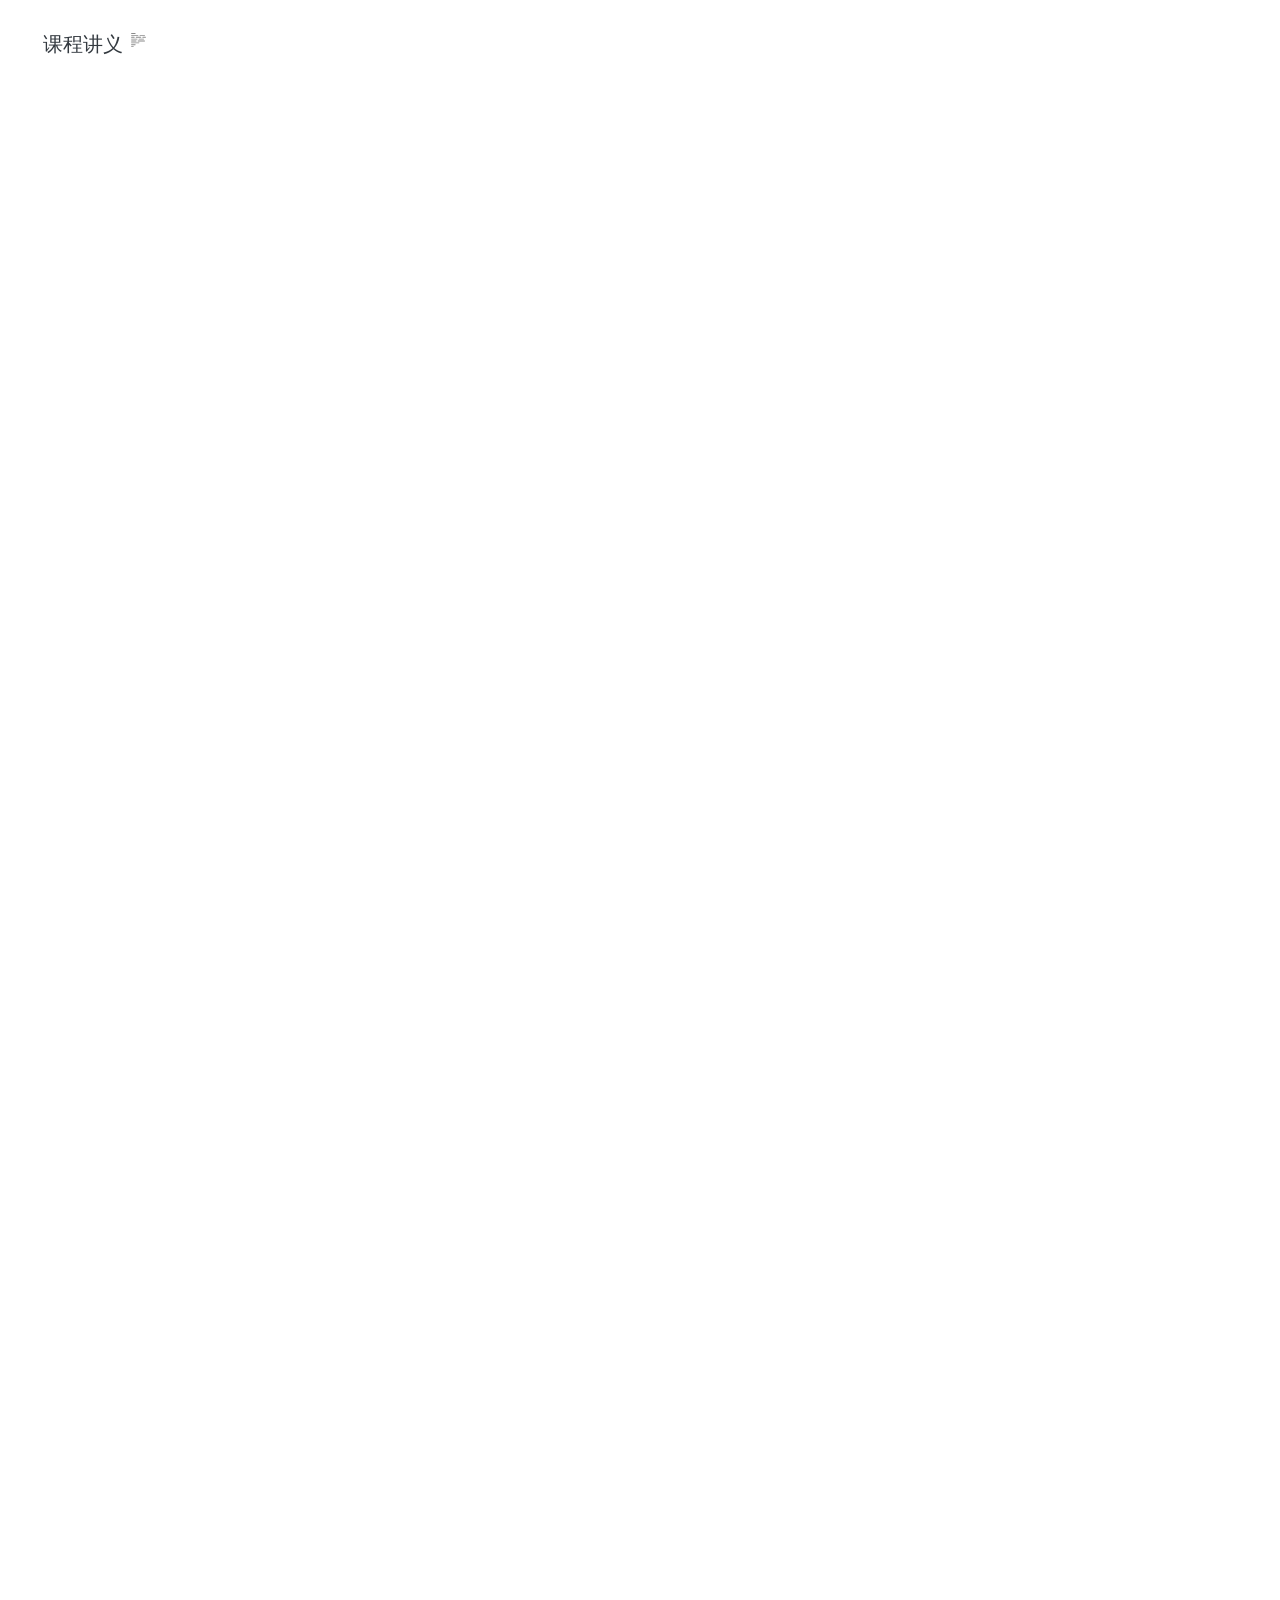
==== 01-ai-cognition.html @ 45dc6c01 "build: AI 课程讲义网页教材" ====
<!DOCTYPE html>
<html xmlns="http://www.w3.org/1999/xhtml" lang="zh-Hans" xml:lang="zh-Hans"><head>

<meta charset="utf-8">
<meta name="generator" content="quarto-1.10.18">

<meta name="viewport" content="width=device-width, initial-scale=1.0, user-scalable=yes">

<meta name="author" content="张晨">
<meta name="dcterms.date" content="2026-09-29">

<title>第一讲：AI 认知与工具概览 – AI 在经济管理研究中的应用</title>
<style>
/* Default styles provided by pandoc.
** See https://pandoc.org/MANUAL.html#variables-for-html for config info.
*/
span.smallcaps{font-variant: small-caps;}
div.columns{display: flex; gap: 1.5em;}
div.column{flex: auto;}
@media screen {
div.columns{gap: min(4vw, 1.5em);}
div.column{overflow-x: auto;}
}
div.hanging-indent{margin-left: 1.5em; text-indent: -1.5em;}
ul.task-list{list-style: none;}
ul.task-list li input[type="checkbox"] {
  width: 0.8em;
  margin: 0 0.8em 0.2em -1em; /* quarto-specific, see https://github.com/quarto-dev/quarto-cli/issues/4556 */ 
  vertical-align: middle;
}
/* CSS for syntax highlighting */
html { -webkit-text-size-adjust: 100%; }
pre > code.sourceCode { white-space: pre; position: relative; }
pre > code.sourceCode > span { display: inline-block; line-height: 1.25; }
pre > code.sourceCode > span:empty { height: 1.2em; }
.sourceCode { overflow: visible; }
code.sourceCode > span { color: inherit; text-decoration: inherit; }
div.sourceCode { margin: 1em 0; }
pre.sourceCode { margin: 0; }
@media screen {
div.sourceCode { overflow: auto; }
}
@media print {
pre > code.sourceCode { white-space: pre-wrap; }
pre > code.sourceCode > span { text-indent: -5em; padding-left: 5em; }
}
pre.numberSource code
  { counter-reset: source-line 0; }
pre.numberSource code > span
  { position: relative; left: -4em; counter-increment: source-line; }
pre.numberSource code > span > a:first-child::before
  { content: counter(source-line);
    position: relative; left: -1em; text-align: right; vertical-align: baseline;
    border: none; display: inline-block;
    -webkit-touch-callout: none; -webkit-user-select: none;
    -khtml-user-select: none; -moz-user-select: none;
    -ms-user-select: none; user-select: none;
    padding: 0 4px; width: 4em;
  }
pre.numberSource { margin-left: 3em;  padding-left: 4px; }
div.sourceCode
  {   }
@media screen {
pre > code.sourceCode > span > a:first-child::before { text-decoration: underline; }
}
</style>


<script src="site_libs/quarto-nav/quarto-nav.js"></script>
<script src="site_libs/quarto-nav/headroom.min.js"></script>
<script src="site_libs/clipboard/clipboard.min.js"></script>
<script src="site_libs/quarto-search/autocomplete.umd.js"></script>
<script src="site_libs/quarto-search/fuse.min.js"></script>
<script src="site_libs/quarto-search/quarto-search.js"></script>
<meta name="quarto:offset" content="./">
<link href="./02-environment-setup.html" rel="next">
<link href="./index.html" rel="prev">
<script src="site_libs/quarto-html/quarto.js" type="module"></script>
<script src="site_libs/quarto-html/tabsets/tabsets.js" type="module"></script>
<script src="site_libs/quarto-html/popper.min.js"></script>
<script src="site_libs/quarto-html/tippy.umd.min.js"></script>
<script src="site_libs/quarto-html/anchor.min.js"></script>
<link href="site_libs/quarto-html/tippy.css" rel="stylesheet">
<link href="site_libs/quarto-html/quarto-syntax-highlighting-eec68b17241c1efd3eae2de50d816e3e.css" rel="stylesheet" id="quarto-text-highlighting-styles">
<script src="site_libs/bootstrap/bootstrap.min.js"></script>
<link href="site_libs/bootstrap/bootstrap-icons.css" rel="stylesheet">
<link href="site_libs/bootstrap/bootstrap-d5fb2bd185f07460e4408dd84795c9a0.min.css" rel="stylesheet" append-hash="true" id="quarto-bootstrap" data-mode="light">
<script id="quarto-search-options" type="application/json">{
  "location": "sidebar",
  "copy-button": false,
  "collapse-after": 3,
  "panel-placement": "start",
  "type": "textbox",
  "limit": 50,
  "keyboard-shortcut": [
    "f",
    "/",
    "s"
  ],
  "language": {
    "search-no-results-text": "没有结果",
    "search-matching-documents-text": "匹配的文档",
    "search-copy-link-title": "复制搜索链接",
    "search-hide-matches-text": "隐藏其它匹配结果",
    "search-more-match-text": "更多匹配结果",
    "search-more-matches-text": "更多匹配结果",
    "search-clear-button-title": "清除",
    "search-text-placeholder": "",
    "search-detached-cancel-button-title": "取消",
    "search-submit-button-title": "提交",
    "search-label": "搜索"
  }
}</script>
<style>
  /* ---------- 登录门禁：页面锁定与登录框样式 ---------- */
  /* 未登录时隐藏正文（仅保留登录框） */
  html.auth-locked body > *:not(#book-auth-gate) {
    visibility: hidden !important;
  }

  #book-auth-gate {
    position: fixed;
    inset: 0;
    z-index: 2147483647;
    display: flex;
    align-items: center;
    justify-content: center;
    padding: 24px;
    box-sizing: border-box;
    background: radial-gradient(1200px 700px at 20% 0%, #22303f 0%, #16202b 55%, #101820 100%);
    font-family: -apple-system, BlinkMacSystemFont, "Segoe UI", "PingFang SC", "Hiragino Sans GB", "Microsoft YaHei", sans-serif;
    color: #1a1a1a;
  }
  #book-auth-gate[hidden] { display: none !important; }

  .auth-card {
    width: 100%;
    max-width: 380px;
    background: #ffffff;
    border-radius: 14px;
    box-shadow: 0 24px 60px rgba(0, 0, 0, 0.45);
    padding: 40px 36px 34px;
    box-sizing: border-box;
  }
  .auth-brand {
    text-align: center;
    margin-bottom: 26px;
  }
  .auth-brand .auth-kicker {
    display: inline-block;
    font-size: 12px;
    letter-spacing: 0.08em;
    color: #0b7285;
    background: rgba(11, 114, 133, 0.08);
    padding: 3px 10px;
    border-radius: 999px;
    margin-bottom: 14px;
  }
  .auth-brand h1 {
    font-size: 20px;
    line-height: 1.35;
    font-weight: 700;
    margin: 0 0 6px;
    color: #1a2733;
  }
  .auth-brand p {
    font-size: 13px;
    color: #7a8794;
    margin: 0;
  }
  .auth-field { margin-bottom: 16px; }
  .auth-field label {
    display: block;
    font-size: 13px;
    font-weight: 600;
    color: #3c4854;
    margin-bottom: 6px;
  }
  .auth-field input {
    width: 100%;
    box-sizing: border-box;
    padding: 11px 13px;
    font-size: 15px;
    color: #1a2733;
    background: #f6f8fa;
    border: 1px solid #d7dee5;
    border-radius: 8px;
    outline: none;
    transition: border-color 0.15s, box-shadow 0.15s;
  }
  .auth-field input:focus {
    border-color: #0b7285;
    box-shadow: 0 0 0 3px rgba(11, 114, 133, 0.15);
    background: #ffffff;
  }
  .auth-error {
    display: none;
    font-size: 13px;
    color: #c0392b;
    background: rgba(192, 57, 43, 0.08);
    border-radius: 8px;
    padding: 9px 12px;
    margin: -4px 0 14px;
  }
  .auth-submit {
    width: 100%;
    box-sizing: border-box;
    padding: 12px 16px;
    font-size: 15px;
    font-weight: 600;
    color: #ffffff;
    background: #0b7285;
    border: none;
    border-radius: 8px;
    cursor: pointer;
    transition: background 0.15s;
  }
  .auth-submit:hover { background: #095d6d; }
  .auth-submit:active { background: #084c59; }
  .auth-hint {
    text-align: center;
    font-size: 12px;
    color: #a4afba;
    margin-top: 18px;
  }
</style>

<script>
  /* 立即锁定：若尚未登录，则在正文渲染前隐藏页面内容 */
  (function () {
    var ok = false;
    try {
      ok = sessionStorage.getItem("BOOK_AUTH_OK") === "1";
    } catch (e) {
      ok = false;
    }
    if (!ok) {
      document.documentElement.classList.add("auth-locked");
    }
  })();
</script>


<link rel="stylesheet" href="styles.css">
</head>

<body class="nav-sidebar floating quarto-light">

<div id="quarto-search-results"></div>
  <header id="quarto-header" class="headroom fixed-top">
  <nav class="quarto-secondary-nav">
    <div class="container-fluid d-flex">
      <button type="button" class="quarto-btn-toggle btn" data-bs-toggle="collapse" role="button" data-bs-target=".quarto-sidebar-collapse-item" aria-controls="quarto-sidebar" aria-expanded="false" aria-label="展开或折叠侧边栏导航" onclick="if (window.quartoToggleHeadroom) { window.quartoToggleHeadroom(); }">
        <i class="bi bi-layout-text-sidebar-reverse"></i>
      </button>
        <nav class="quarto-page-breadcrumbs" aria-label="breadcrumb"><ol class="breadcrumb"><li class="breadcrumb-item"><a href="./01-ai-cognition.html">第一讲：AI 认知与工具概览</a></li></ol></nav>
        <a class="flex-grow-1" role="navigation" data-bs-toggle="collapse" data-bs-target=".quarto-sidebar-collapse-item" aria-controls="quarto-sidebar" aria-expanded="false" aria-label="展开或折叠侧边栏导航" onclick="if (window.quartoToggleHeadroom) { window.quartoToggleHeadroom(); }">      
        </a>
      <button type="button" class="btn quarto-search-button" aria-label="搜索" onclick="window.quartoOpenSearch();">
        <i class="bi bi-search"></i>
      </button>
    </div>
  </nav>
</header>
<!-- content -->
<div id="quarto-content" class="quarto-container page-columns page-rows-contents page-layout-article">
<!-- sidebar -->
  <nav id="quarto-sidebar" class="sidebar collapse collapse-horizontal quarto-sidebar-collapse-item sidebar-navigation floating overflow-auto">
    <div class="pt-lg-2 mt-2 text-left sidebar-header">
    <div class="sidebar-title mb-0 py-0">
      <a href="./">课程讲义</a> 
        <div class="sidebar-tools-main">
  <a href="" class="quarto-reader-toggle quarto-navigation-tool px-1" onclick="window.quartoToggleReader(); return false;" title="切换阅读器模式">
  <div class="quarto-reader-toggle-btn">
  <i class="bi"></i>
  </div>
</a>
</div>
    </div>
      </div>
        <div class="mt-2 flex-shrink-0 align-items-center">
        <div class="sidebar-search">
        <div id="quarto-search" class="" title="搜索"></div>
        </div>
        </div>
    <div class="sidebar-menu-container"> 
    <ul class="list-unstyled mt-1">
        <li class="sidebar-item">
  <div class="sidebar-item-container"> 
  <a href="./index.html" class="sidebar-item-text sidebar-link">
 <span class="menu-text">课程简介</span></a>
  </div>
</li>
        <li class="sidebar-item">
  <div class="sidebar-item-container"> 
  <a href="./01-ai-cognition.html" class="sidebar-item-text sidebar-link active">
 <span class="menu-text">第一讲：AI 认知与工具概览</span></a>
  </div>
</li>
        <li class="sidebar-item">
  <div class="sidebar-item-container"> 
  <a href="./02-environment-setup.html" class="sidebar-item-text sidebar-link">
 <span class="menu-text">第二讲：环境安装与引擎配置</span></a>
  </div>
</li>
        <li class="sidebar-item">
  <div class="sidebar-item-container"> 
  <a href="./03-agent-basics.html" class="sidebar-item-text sidebar-link">
 <span class="menu-text">第三讲：Agent 基础操作</span></a>
  </div>
</li>
        <li class="sidebar-item">
  <div class="sidebar-item-container"> 
  <a href="./04-agent-advanced.html" class="sidebar-item-text sidebar-link">
 <span class="menu-text">第四讲：Agent 进阶</span></a>
  </div>
</li>
        <li class="sidebar-item">
  <div class="sidebar-item-container"> 
  <a href="./05-knowledge-base.html" class="sidebar-item-text sidebar-link">
 <span class="menu-text">第五讲：知识库构建与学术品味蒸馏</span></a>
  </div>
</li>
        <li class="sidebar-item">
  <div class="sidebar-item-container"> 
  <a href="./06-data-collection.html" class="sidebar-item-text sidebar-link">
 <span class="menu-text">第六讲：AI 辅助数据采集</span></a>
  </div>
</li>
        <li class="sidebar-item">
  <div class="sidebar-item-container"> 
  <a href="./07-text-analysis.html" class="sidebar-item-text sidebar-link">
 <span class="menu-text">第七讲：AI 辅助文本分析</span></a>
  </div>
</li>
        <li class="sidebar-item">
  <div class="sidebar-item-container"> 
  <a href="./08-empirical-research.html" class="sidebar-item-text sidebar-link">
 <span class="menu-text">第八讲：AI 辅助规范实证研究</span></a>
  </div>
</li>
    </ul>
    </div>
</nav>
<div id="quarto-sidebar-glass" class="quarto-sidebar-collapse-item" data-bs-toggle="collapse" data-bs-target=".quarto-sidebar-collapse-item"></div>
<!-- margin-sidebar -->
    <div id="quarto-margin-sidebar" class="sidebar margin-sidebar">
        <nav id="TOC" role="doc-toc" class="toc-active">
    <h2 id="toc-title">该页面内容</h2>
   
  <ul>
  <li><a href="#本次教学目标" id="toc-本次教学目标" class="nav-link active" data-scroll-target="#本次教学目标">本次教学目标</a></li>
  <li><a href="#课前说明" id="toc-课前说明" class="nav-link" data-scroll-target="#课前说明">课前说明</a></li>
  <li><a href="#上节认识-llm从原理到能力边界" id="toc-上节认识-llm从原理到能力边界" class="nav-link" data-scroll-target="#上节认识-llm从原理到能力边界">上节：认识 LLM——从原理到能力边界</a>
  <ul class="collapse">
  <li><a href="#什么是生成式大语言模型llm" id="toc-什么是生成式大语言模型llm" class="nav-link" data-scroll-target="#什么是生成式大语言模型llm">1.1 什么是生成式大语言模型（LLM）？</a>
  <ul class="collapse">
  <li><a href="#技术定义" id="toc-技术定义" class="nav-link" data-scroll-target="#技术定义">技术定义</a></li>
  <li><a href="#年主流模型概览" id="toc-年主流模型概览" class="nav-link" data-scroll-target="#年主流模型概览">2026 年主流模型概览</a></li>
  <li><a href="#一个帮助你建立直觉的类比" id="toc-一个帮助你建立直觉的类比" class="nav-link" data-scroll-target="#一个帮助你建立直觉的类比">一个帮助你建立直觉的类比</a></li>
  <li><a href="#一个简单的思维实验" id="toc-一个简单的思维实验" class="nav-link" data-scroll-target="#一个简单的思维实验">一个简单的思维实验</a></li>
  </ul></li>
  <li><a href="#llm-能做什么" id="toc-llm-能做什么" class="nav-link" data-scroll-target="#llm-能做什么">1.2 LLM 能做什么？</a>
  <ul class="collapse">
  <li><a href="#核心通用能力" id="toc-核心通用能力" class="nav-link" data-scroll-target="#核心通用能力">核心通用能力</a></li>
  <li><a href="#在研究各环节的具体应用" id="toc-在研究各环节的具体应用" class="nav-link" data-scroll-target="#在研究各环节的具体应用">在研究各环节的具体应用</a></li>
  <li><a href="#学界初步共识" id="toc-学界初步共识" class="nav-link" data-scroll-target="#学界初步共识">学界初步共识</a></li>
  </ul></li>
  <li><a href="#llm-有什么缺陷上节重点" id="toc-llm-有什么缺陷上节重点" class="nav-link" data-scroll-target="#llm-有什么缺陷上节重点">1.3 LLM 有什么缺陷？（上节重点）</a>
  <ul class="collapse">
  <li><a href="#缺陷一幻觉编造事实与虚构引用" id="toc-缺陷一幻觉编造事实与虚构引用" class="nav-link" data-scroll-target="#缺陷一幻觉编造事实与虚构引用">缺陷一：幻觉——编造事实与虚构引用</a></li>
  <li><a href="#缺陷二知识截止日期" id="toc-缺陷二知识截止日期" class="nav-link" data-scroll-target="#缺陷二知识截止日期">缺陷二：知识截止日期</a></li>
  <li><a href="#缺陷三结果不可复现" id="toc-缺陷三结果不可复现" class="nav-link" data-scroll-target="#缺陷三结果不可复现">缺陷三：结果不可复现</a></li>
  <li><a href="#缺陷四推理能力局限" id="toc-缺陷四推理能力局限" class="nav-link" data-scroll-target="#缺陷四推理能力局限">缺陷四：推理能力局限</a></li>
  <li><a href="#缺陷五无法真正执行操作" id="toc-缺陷五无法真正执行操作" class="nav-link" data-scroll-target="#缺陷五无法真正执行操作">缺陷五：无法真正执行操作</a></li>
  <li><a href="#缺陷六经济学专业能力的结构性缺失" id="toc-缺陷六经济学专业能力的结构性缺失" class="nav-link" data-scroll-target="#缺陷六经济学专业能力的结构性缺失">缺陷六：经济学专业能力的结构性缺失</a></li>
  <li><a href="#llm-擅长与不擅长能力矩阵" id="toc-llm-擅长与不擅长能力矩阵" class="nav-link" data-scroll-target="#llm-擅长与不擅长能力矩阵">LLM 擅长与不擅长：能力矩阵</a></li>
  <li><a href="#常见误区澄清" id="toc-常见误区澄清" class="nav-link" data-scroll-target="#常见误区澄清">常见误区澄清</a></li>
  <li><a href="#底线" id="toc-底线" class="nav-link" data-scroll-target="#底线">底线</a></li>
  </ul></li>
  </ul></li>
  <li><a href="#下节从-llm-到-agent工具选择与学习路径" id="toc-下节从-llm-到-agent工具选择与学习路径" class="nav-link" data-scroll-target="#下节从-llm-到-agent工具选择与学习路径">下节：从 LLM 到 Agent——工具选择与学习路径</a>
  <ul class="collapse">
  <li><a href="#为什么需要-agent" id="toc-为什么需要-agent" class="nav-link" data-scroll-target="#为什么需要-agent">2.1 为什么需要 Agent？</a>
  <ul class="collapse">
  <li><a href="#从一段日常困境说起" id="toc-从一段日常困境说起" class="nav-link" data-scroll-target="#从一段日常困境说起">从一段日常困境说起</a></li>
  <li><a href="#agent-的本质区别" id="toc-agent-的本质区别" class="nav-link" data-scroll-target="#agent-的本质区别">Agent 的本质区别</a></li>
  <li><a href="#agent-自动干活的能力" id="toc-agent-自动干活的能力" class="nav-link" data-scroll-target="#agent-自动干活的能力">Agent = 「自动干活」的能力</a></li>
  </ul></li>
  <li><a href="#agent-的核心概念" id="toc-agent-的核心概念" class="nav-link" data-scroll-target="#agent-的核心概念">2.2 Agent 的核心概念</a>
  <ul class="collapse">
  <li><a href="#核心公式" id="toc-核心公式" class="nav-link" data-scroll-target="#核心公式">核心公式</a></li>
  <li><a href="#四组件详解" id="toc-四组件详解" class="nav-link" data-scroll-target="#四组件详解">四组件详解</a></li>
  <li><a href="#一个直观类比" id="toc-一个直观类比" class="nav-link" data-scroll-target="#一个直观类比">一个直观类比</a></li>
  </ul></li>
  <li><a href="#主流-agent-工具概览" id="toc-主流-agent-工具概览" class="nav-link" data-scroll-target="#主流-agent-工具概览">2.3 主流 Agent 工具概览</a>
  <ul class="collapse">
  <li><a href="#六款工具速览" id="toc-六款工具速览" class="nav-link" data-scroll-target="#六款工具速览">六款工具速览</a></li>
  <li><a href="#快速定位指南" id="toc-快速定位指南" class="nav-link" data-scroll-target="#快速定位指南">快速定位指南</a></li>
  <li><a href="#九维度深度对比" id="toc-九维度深度对比" class="nav-link" data-scroll-target="#九维度深度对比">九维度深度对比</a></li>
  <li><a href="#一个具体的-agent-工作流示例" id="toc-一个具体的-agent-工作流示例" class="nav-link" data-scroll-target="#一个具体的-agent-工作流示例">一个具体的 Agent 工作流示例</a></li>
  <li><a href="#课程选型理由为什么是-claude-code-opencode" id="toc-课程选型理由为什么是-claude-code-opencode" class="nav-link" data-scroll-target="#课程选型理由为什么是-claude-code-opencode">课程选型理由：为什么是 Claude Code + OpenCode？</a></li>
  </ul></li>
  <li><a href="#主流聊天-对话工具一览" id="toc-主流聊天-对话工具一览" class="nav-link" data-scroll-target="#主流聊天-对话工具一览">2.4 主流聊天 / 对话工具一览</a>
  <ul class="collapse">
  <li><a href="#国际主流" id="toc-国际主流" class="nav-link" data-scroll-target="#国际主流">国际主流</a></li>
  <li><a href="#国产主流" id="toc-国产主流" class="nav-link" data-scroll-target="#国产主流">国产主流</a></li>
  <li><a href="#按任务选工具速查表" id="toc-按任务选工具速查表" class="nav-link" data-scroll-target="#按任务选工具速查表">按任务选工具速查表</a></li>
  <li><a href="#混合策略推荐" id="toc-混合策略推荐" class="nav-link" data-scroll-target="#混合策略推荐">混合策略（推荐）</a></li>
  </ul></li>
  <li><a href="#经管研究生推荐学习路径" id="toc-经管研究生推荐学习路径" class="nav-link" data-scroll-target="#经管研究生推荐学习路径">2.5 经管研究生推荐学习路径</a>
  <ul class="collapse">
  <li><a href="#三阶段规划" id="toc-三阶段规划" class="nav-link" data-scroll-target="#三阶段规划">三阶段规划</a></li>
  <li><a href="#阶段一入门会用-ai-提效" id="toc-阶段一入门会用-ai-提效" class="nav-link" data-scroll-target="#阶段一入门会用-ai-提效">阶段一：入门（会用 AI 提效）</a></li>
  <li><a href="#阶段二进阶搭建个人工作流" id="toc-阶段二进阶搭建个人工作流" class="nav-link" data-scroll-target="#阶段二进阶搭建个人工作流">阶段二：进阶（搭建个人工作流）</a></li>
  <li><a href="#阶段三精通构建自动化系统" id="toc-阶段三精通构建自动化系统" class="nav-link" data-scroll-target="#阶段三精通构建自动化系统">阶段三：精通（构建自动化系统）</a></li>
  <li><a href="#零预算方案全年-0-元" id="toc-零预算方案全年-0-元" class="nav-link" data-scroll-target="#零预算方案全年-0-元">零预算方案（全年 0 元）</a></li>
  </ul></li>
  <li><a href="#本课程四讲结构" id="toc-本课程四讲结构" class="nav-link" data-scroll-target="#本课程四讲结构">2.6 本课程四讲结构</a></li>
  <li><a href="#课堂讨论" id="toc-课堂讨论" class="nav-link" data-scroll-target="#课堂讨论">课堂讨论</a></li>
  <li><a href="#本次课课后任务" id="toc-本次课课后任务" class="nav-link" data-scroll-target="#本次课课后任务">本次课课后任务</a></li>
  <li><a href="#参考文献" id="toc-参考文献" class="nav-link" data-scroll-target="#参考文献">参考文献</a></li>
  </ul></li>
  </ul>
</nav>
    </div>
<!-- main -->
<main class="content" id="quarto-document-content">

<header id="title-block-header" class="quarto-title-block default">
<div class="quarto-title">
<div class="quarto-title-block"><div><h1 class="title">第一讲：AI 认知与工具概览</h1><button type="button" class="btn code-tools-button" id="quarto-code-tools-source"><i class="bi"></i> 代码</button></div></div>
<p class="subtitle lead">课程讲义 · 网页教材</p>
</div>



<div class="quarto-title-meta">

    <div>
    <div class="quarto-title-meta-heading">作者</div>
    <div class="quarto-title-meta-contents">
             <p>张晨 </p>
          </div>
  </div>
    
    <div>
    <div class="quarto-title-meta-heading">发布于</div>
    <div class="quarto-title-meta-contents">
      <p class="date">2026-09-29</p>
    </div>
  </div>
  
    
  </div>
  


</header>


<p><strong>授课人：</strong> 张晨（西北农林科技大学经济管理学院）</p>
<p><strong>第 1 次课</strong> | 2 课时（90 分钟） | 2026 年夏季学期</p>
<hr>
<div class="quarto-figure quarto-figure-center">
<figure class="figure">
<p><img src="images/pref-pref-mindmap-new.png" class="img-fluid figure-img"></p>
<figcaption>课程思维导图</figcaption>
</figure>
</div>
<section id="本次教学目标" class="level2">
<h2 class="anchored" data-anchor-id="本次教学目标">本次教学目标</h2>
<p>完成本次课后，你应该能够：</p>
<ol type="1">
<li>用通俗语言解释什么是生成式大语言模型（LLM），并举出至少三个它在经管研究中的典型应用场景</li>
<li>逐一说出 LLM 的六个核心缺陷，理解为什么「AI 生成的引用必须逐条核实」</li>
<li>说清 Agent 和 Chatbot 的本质区别，用自己的话解释 Agent 的四组件公式</li>
<li>根据任务类型选择合适的 AI 工具（聊天工具 / Agent 工具），并能解释选择理由</li>
<li>了解从「入门→进阶→精通」三阶段学习路径，明确自己当前阶段的学习目标</li>
</ol>
<hr>
</section>
<section id="课前说明" class="level2">
<h2 class="anchored" data-anchor-id="课前说明">课前说明</h2>
<p>本课程是「人工智能在经济管理研究中的应用」的第一讲，属于「认知奠基」阶段。今天不装任何软件。</p>
<p>在动手操作之前，你需要先搞清楚三个问题：</p>
<ol type="1">
<li>AI 到底是什么？它的底层机制决定了它的能力上限</li>
<li>它能做什么、不能做什么？知道边界比知道能力更重要</li>
<li>为什么需要 Agent？ChatGPT 不够用吗？</li>
</ol>
<p>这四个课时的教学逻辑是：<strong>先理解本质，再动手搭建。</strong> 好比做实证研究——先搞清楚识别假设能不能满足，再跑回归。你肯定不希望装了一堆软件之后才发现：这些东西根本解决不了你的问题。</p>
<hr>
</section>
<section id="上节认识-llm从原理到能力边界" class="level1">
<h1>上节：认识 LLM——从原理到能力边界</h1>
<blockquote class="blockquote">
<p>上节时长建议：45 分钟。重点放在 1.3 节「六缺陷」——这是后续所有操作课的理论基础。</p>
</blockquote>
<hr>
<section id="什么是生成式大语言模型llm" class="level2">
<h2 class="anchored" data-anchor-id="什么是生成式大语言模型llm">1.1 什么是生成式大语言模型（LLM）？</h2>
<section id="技术定义" class="level3">
<h3 class="anchored" data-anchor-id="技术定义">技术定义</h3>
<p>生成式大语言模型（Large Language Model, LLM）是一种基于 Transformer 架构、通过海量文本数据训练得到的深度学习模型。其核心工作机制极其简单：<strong>给定上文，预测下一个最可能出现的词元（token），逐词生成完整文本。</strong></p>
<p>这里有三个关键词需要拆解：</p>
<ul>
<li><strong>生成式（Generative）</strong>：不是从数据库里检索已有答案，而是从头「生成」新的文本。这也是为什么同一个问题问两遍可能得到不同回答——它每次都在重新生成。</li>
<li><strong>大（Large）</strong>：指数十亿至万亿级的参数量。参数越多，模型能捕捉的语言模式越复杂。2026 年的主流模型通常在 100B-2T 参数区间。</li>
<li><strong>语言（Language）</strong>：训练数据是文本，不是数字、图像或代码。尽管它能写代码、能做数学推理，但本质仍是语言模型——它的「思考」是对语言模式的拟合，不是逻辑演绎。</li>
</ul>
</section>
<section id="年主流模型概览" class="level3">
<h3 class="anchored" data-anchor-id="年主流模型概览">2026 年主流模型概览</h3>
<p>当前主流模型普遍采用混合专家架构（Mixture of Experts, MoE），上下文窗口已扩展至百万 token 级别。百万 token 是什么概念？大约 75 万个中文汉字——相当于把一整年的《经济研究》装进一个对话窗口。</p>
<table class="caption-top table">
<colgroup>
<col style="width: 13%">
<col style="width: 18%">
<col style="width: 20%">
<col style="width: 25%">
<col style="width: 20%">
</colgroup>
<thead>
<tr class="header">
<th>模型</th>
<th>开发商</th>
<th>架构特点</th>
<th>上下文窗口</th>
<th>突出优势</th>
</tr>
</thead>
<tbody>
<tr class="odd">
<td>GPT-5.5</td>
<td>OpenAI</td>
<td>MoE</td>
<td>128K-1M</td>
<td>综合能力最均衡</td>
</tr>
<tr class="even">
<td>Claude Fable 5 / Opus 4.8</td>
<td>Anthropic</td>
<td>MoE</td>
<td>1M</td>
<td>编程 + 长文本解析最优</td>
</tr>
<tr class="odd">
<td>DeepSeek V4 / R1</td>
<td>DeepSeek</td>
<td>MoE</td>
<td>128K-1M+</td>
<td>国产推理最强，完全免费</td>
</tr>
<tr class="even">
<td>Kimi K2.6</td>
<td>月之暗面</td>
<td>MoE</td>
<td>1M（200 万字）</td>
<td>超长文本处理王者</td>
</tr>
<tr class="odd">
<td>Gemini 3.1 Pro</td>
<td>Google</td>
<td>MoE</td>
<td>1M</td>
<td>多模态 + 科学推理强</td>
</tr>
</tbody>
</table>
</section>
<section id="一个帮助你建立直觉的类比" class="level3">
<h3 class="anchored" data-anchor-id="一个帮助你建立直觉的类比">一个帮助你建立直觉的类比</h3>
<p>把 LLM 理解为一个<strong>「读过几乎所有公开文字、但不会真正思考」的超级实习生</strong>：</p>
<ul>
<li><strong>博闻强记</strong>：它读过网上能找到的几乎所有公开论文、教材、代码、新闻报道。让它写一段 DID 的方法论介绍，它写得比教材还流畅；让它列出农业经济学常用的工具变量，它能给出一个不错的清单。</li>
<li><strong>反应极快</strong>：几秒钟内能读完一篇 50 页的论文并给出总结。人类博士生可能需要一两个小时。</li>
<li><strong>但不会真正思考</strong>：你让它判断你的工具变量是否满足排他性约束——它做不到。因为后者需要因果推断的专业判断、需要理解研究情境、需要权衡多种可能性的相对合理性，而不仅仅是「在训练数据中见过的语言模式」。</li>
<li><strong>会信口开河</strong>：当它不知道某个具体事实时，它不会说「我不知道」，而是会根据语言概率拼凑一个「听起来很合理」的答案。这在学术界是致命的——虚构一条参考文献可能让你的论文在审稿环节被直接拒稿。</li>
</ul>
</section>
<section id="一个简单的思维实验" class="level3">
<h3 class="anchored" data-anchor-id="一个简单的思维实验">一个简单的思维实验</h3>
<p>打开 ChatGPT 或 DeepSeek，输入：</p>
<blockquote class="blockquote">
<p>「请写一段 200 字的文字，介绍双重差分法（DID）在农业经济学中的应用。」</p>
</blockquote>
<p>你会发现它写得相当流畅——定义准确、文献提及合理、行文符合学术规范。</p>
<p>再输入：</p>
<blockquote class="blockquote">
<p>「我正在用 CHFS 2015-2019 面板数据研究宽带接入对农户非农收入的影响。我计划用『村到最近电信基站的距离』作为宽带接入的工具变量。这个工具变量是否满足排他性约束？请给出具体分析。」</p>
</blockquote>
<p>你会发现它的回答要么是泛泛而谈的教科书式分析，要么就是一套「听上去处处合理、实则没有实质性判断」的车轱辘话。它不知道你的研究区域的地形特征、不了解电信基础设施的空间分布逻辑、不清楚基站的选址决策过程——而这些才是判断工具变量有效性的关键信息。</p>
<p><strong>这就是 LLM 的能力边界：语言层面的流畅掩盖不了实质判断的缺失。</strong></p>
<hr>
</section>
</section>
<section id="llm-能做什么" class="level2">
<h2 class="anchored" data-anchor-id="llm-能做什么">1.2 LLM 能做什么？</h2>
<section id="核心通用能力" class="level3">
<h3 class="anchored" data-anchor-id="核心通用能力">核心通用能力</h3>
<p>理解 LLM 能做什么，不要想「它能替代人的哪些工作」，而要想「哪些工作只需要语言层面的能力就能完成」。</p>
<table class="caption-top table">
<colgroup>
<col style="width: 13%">
<col style="width: 20%">
<col style="width: 48%">
<col style="width: 17%">
</colgroup>
<thead>
<tr class="header">
<th>能力</th>
<th>底层机制</th>
<th>在经管研究中的典型场景</th>
<th style="text-align: center;">可靠性</th>
</tr>
</thead>
<tbody>
<tr class="odd">
<td>文本生成与润色</td>
<td>序列到序列的条件生成</td>
<td>英文论文润色、中英互译、审稿意见回复草稿</td>
<td style="text-align: center;">高</td>
</tr>
<tr class="even">
<td>代码编写</td>
<td>代码即文本，概率生成</td>
<td>Stata / Python / R 清洗、回归命令、表格输出（esttab / outreg2）</td>
<td style="text-align: center;">中高（需调试）</td>
</tr>
<tr class="odd">
<td>信息提取</td>
<td>模式匹配 + 语义理解</td>
<td>从 PDF 论文提取结构化信息（样本量、方法、结论）</td>
<td style="text-align: center;">中高</td>
</tr>
<tr class="even">
<td>文本分类与编码</td>
<td>多分类任务的概率建模</td>
<td>对年报文本做情感分析、对政策文件做主题编码</td>
<td style="text-align: center;">高</td>
</tr>
<tr class="odd">
<td>头脑风暴</td>
<td>生成式发散</td>
<td>研究设计讨论、识别策略列举、稳健性检验建议</td>
<td style="text-align: center;">中（需人工筛选）</td>
</tr>
</tbody>
</table>
</section>
<section id="在研究各环节的具体应用" class="level3">
<h3 class="anchored" data-anchor-id="在研究各环节的具体应用">在研究各环节的具体应用</h3>
<table class="caption-top table">
<colgroup>
<col style="width: 25%">
<col style="width: 37%">
<col style="width: 37%">
</colgroup>
<thead>
<tr class="header">
<th>研究环节</th>
<th>LLM 的具体应用</th>
<th>人工必须做的事</th>
</tr>
</thead>
<tbody>
<tr class="odd">
<td>文献综述</td>
<td>初筛归类、结构化信息提取、按主题分组的初稿生成</td>
<td>判断文献质量、确定纳入排除标准、核实引用</td>
</tr>
<tr class="even">
<td>研究设计</td>
<td>列举可能的识别策略（DID、IV、RD）、推荐数据来源、建议稳健性检验方案</td>
<td>选择适合研究情境的策略、判断识别假设是否满足</td>
</tr>
<tr class="odd">
<td>代码编写</td>
<td>生成 Stata / Python / R 代码模板，覆盖数据清洗→基准回归→稳健性检验全流程</td>
<td>调试代码、验证结果、根据数据特征调整设定</td>
</tr>
<tr class="even">
<td>文本润色</td>
<td>语法纠错、表达优化、按期刊风格调整行文</td>
<td>保留学术观点和论证逻辑的完整性</td>
</tr>
<tr class="odd">
<td>文本分析</td>
<td>对年报、新闻、政策文件做情感分析、主题建模、关键词提取</td>
<td>定义编码框架、验证分类准确率、解释结果的经济含义</td>
</tr>
</tbody>
</table>
</section>
<section id="学界初步共识" class="level3">
<h3 class="anchored" data-anchor-id="学界初步共识">学界初步共识</h3>
<p><strong>机械性、重复性、格式化的工作交给 AI；创造性、判断性、把关性的工作留在自己手里。</strong></p>
<p>这不是说 AI 不重要——恰恰相反。一个能处理 80% 机械性工作的工具，能让研究者把精力集中在 20% 真正需要专业判断的环节上。这带来的效率提升是数量级的。</p>
<p>把 AI 定位为「超级研究助理」而非「合作者」：</p>
<ul>
<li>它能帮你跑 100 个回归——但你得设计回归方程</li>
<li>它能帮你润色三段引言——但你得确定论证逻辑</li>
<li>它能帮你提取 500 篇论文的结构化信息——但你得定义提取框架</li>
</ul>
<hr>
</section>
</section>
<section id="llm-有什么缺陷上节重点" class="level2">
<h2 class="anchored" data-anchor-id="llm-有什么缺陷上节重点">1.3 LLM 有什么缺陷？（上节重点）</h2>
<p>这一节是今天最重要的内容。理解 LLM 的局限，比知道它的能力更重要。以下六个缺陷，每一个都可能让你的研究翻车。</p>
<section id="缺陷一幻觉编造事实与虚构引用" class="level3">
<h3 class="anchored" data-anchor-id="缺陷一幻觉编造事实与虚构引用">缺陷一：幻觉——编造事实与虚构引用</h3>
<p>这是 LLM 最严重的缺陷，没有之一。模型不知道的事，它会用最自信的语气「编」一个听起来很合理的答案。</p>
<p><strong>关键证据：</strong></p>
<ul>
<li>Linardon et al.（2025）系统评估 GPT-4o 生成的文献综述，发现 <strong>19.9% 的引用完全不存在</strong>，另有 45.4% 的引用存在期刊名、卷号、页码或作者名的错误。合计超过 65% 的引用有问题。</li>
<li>NeurIPS 2025 被接收论文中，53 篇包含 <strong>100 个完全虚构的引用</strong>——这些论文都经过同行评审，意味着审稿人也没发现。</li>
<li>Springer Nature 某已发表论文中 14 条参考文献有 12 条不存在，最终撤稿。</li>
</ul>
<p><strong>为什么 LLM 会产生幻觉？</strong></p>
<p>本质原因是 LLM 的训练目标是「生成概率上最合理的文本序列」，而非「陈述事实」。模型没有「事实」的概念——它只有「在我读过的文本中，这些词以这种顺序出现的概率最高」的概念。</p>
<p>当一个问题的答案不在训练数据中时，「我不知道」并不是概率最高的序列——编一个看起来像参考文献的字符串反而是。这是因为训练数据中通篇都是引用格式，模型学会了「在讨论某主题时，后面跟着一串（作者，年份）格式的文字看起来最合理」。</p>
<p><strong>对经管研究的致命影响：</strong></p>
<p>你让 LLM 帮你写文献综述。它流利地引用了 30 篇文献。你扫了一眼，觉得观点合理、行文流畅，直接贴进论文。投稿后，审稿人随手查了其中一篇——不存在。再查一篇——也不存在。审稿人得出结论：作者在伪造文献。拒稿，可能附带学术不端的指控。</p>
<blockquote class="blockquote">
<p><strong>底线：每一条 AI 生成的引用，都必须逐条人工核实。没有例外，没有捷径。</strong></p>
</blockquote>
</section>
<section id="缺陷二知识截止日期" class="level3">
<h3 class="anchored" data-anchor-id="缺陷二知识截止日期">缺陷二：知识截止日期</h3>
<p>LLM 的知识冻结在训练数据截止日。主流模型的截止日期约在 2024 年中到 2025 年初。</p>
<p><strong>这意味着什么：</strong></p>
<ul>
<li>2025 年中央一号文件的任何新提法，它不知道</li>
<li>2025 年发表在 AER 上的最新论文，它没读过</li>
<li>2025 年 CHFS 最新一轮调查的数据结构和变量名，它不清楚</li>
<li>某个政策在 2024 年底发生了调整，它只能描述调整前的版本</li>
</ul>
<p><strong>怎么应对：</strong></p>
<p>给它提供最新文件原文。LLM 处理输入文本的能力不受知识截止日限制——你给它一份 2025 年的政策文件，它马上就能分析其结构和要点。知识截止日限制的是它「脑子里自带的」知识，不影响它对「你提供的」文本的理解和加工。</p>
</section>
<section id="缺陷三结果不可复现" class="level3">
<h3 class="anchored" data-anchor-id="缺陷三结果不可复现">缺陷三：结果不可复现</h3>
<p>LLM 是概率系统。同一个 prompt，多次运行，输出可能不同。</p>
<p><strong>关键证据：</strong></p>
<p>同一 prompt 多次运行，47%-76% 的代码任务产生不同输出。这意味着你不能说「我的回归结果是 ChatGPT 跑出来的」。</p>
<p><strong>对经管研究的意义：</strong></p>
<p>学术研究的核心要求之一是可复现性。LLM 的输出本质上不可复现——因为温度参数（控制输出随机性的参数）使得每次生成的 token 序列可能不同。</p>
<p>怎么办？<strong>AI 只负责生成代码模板和写作草稿。</strong> 实际的数据分析和定量结果，你必须自己运行、自己验证、自己留档。</p>
</section>
<section id="缺陷四推理能力局限" class="level3">
<h3 class="anchored" data-anchor-id="缺陷四推理能力局限">缺陷四：推理能力局限</h3>
<p>LLM 能流畅地解释计量方法，但不等于能正确地使用计量方法。这两个能力之间存在根本性的鸿沟。</p>
<p><strong>陶哲轩的实测（2026）：</strong></p>
<p>陶哲轩让 Claude Code 完成 Lean 形式化证明任务。Claude Code 运行了 45 分钟，产生了零可用代码。陶哲轩的评价是：「目前 AI 在形式化证明上的表现相当于一个刚学会语法但完全不懂数学的本科生。」</p>
<p><strong>更严重的：LLM 不理解识别假设</strong></p>
<p>这是对经管研究者来说最重要的一点。LLM 会忽视：</p>
<ul>
<li><strong>工具变量的排他性（exclusion restriction）</strong>：你告诉 LLM「我用降雨量作为农业收入的工具变量」，它可能说「听起来合理」——但它不会追问「降雨量是否通过影响农业生产以外的渠道影响被解释变量」。</li>
<li><strong>DID 的平行趋势（parallel trends）</strong>：LLM 可以帮你画事件研究图，但它不会告诉你「处理前趋势已经明显发散，DID 估计可能有偏」。</li>
<li><strong>RD 的连续性条件（continuity assumption）</strong>：LLM 不理解断点附近的样本是否可能存在自选择。</li>
</ul>
<p>识别假设是计量经济学的核心训练内容——它不是「下一个词预测」能处理的。这里的判断必须由研究者自己做。</p>
</section>
<section id="缺陷五无法真正执行操作" class="level3">
<h3 class="anchored" data-anchor-id="缺陷五无法真正执行操作">缺陷五：无法真正执行操作</h3>
<p>LLM 本身只是文本生成器。它不能：</p>
<ul>
<li>在你的电脑上读写文件</li>
<li>在你的 Stata 里运行代码</li>
<li>访问数据库下载数据</li>
<li>打开浏览器搜索实时信息</li>
<li>把你的 Markdown 文件转换成 Word 文档</li>
</ul>
<p>Agent 框架通过「工具调用」（Tool Use）赋予了 LLM 执行能力——它会调用文件系统 API、运行 Shell 命令、调用外部 MCP 服务。但这里有两个问题：</p>
<ol type="1">
<li><strong>能力有，但不可靠</strong>：Microsoft Research（2026）发现 Agent 在多步文档编辑任务中平均损坏 25% 的内容</li>
<li><strong>需要额外配置</strong>：工具调用能力不是开箱即用的，需要安装、配置、调试</li>
</ol>
<p>这正是本课程后续三讲要解决的核心问题——让 AI 从「能说」变成「能干活」。</p>
</section>
<section id="缺陷六经济学专业能力的结构性缺失" class="level3">
<h3 class="anchored" data-anchor-id="缺陷六经济学专业能力的结构性缺失">缺陷六：经济学专业能力的结构性缺失</h3>
<p>Ben Golub（Northwestern, 2026）在论文中系统归纳了 LLM 在经济学研究中的四点结构性缺失：</p>
<ol type="1">
<li><strong>不理解学科发表规范</strong>
<ul>
<li>不知道《经济研究》和 AER 的行文风格差异</li>
<li>不知道中文经济学论文和英文论文在引言结构上的不同传统</li>
<li>不知道不同期刊对表格格式、参考文献格式的规定</li>
</ul></li>
<li><strong>只顾「编译通过」而非正确性</strong>
<ul>
<li>代码能运行 = 结果正确？在经济学里这远远不够</li>
<li>看标准误聚类到哪个层面、看固定效应设定是否合理、看是否遗漏了关键的稳健性检验——这些 LLM 不会主动做</li>
</ul></li>
<li><strong>宁可胡猜不说「不确定」</strong>
<ul>
<li>经济学训练强调：「识别假设不满足，结论不可靠」</li>
<li>LLM 被训练成在不确定时给出最可能的答案，而不是说出「在这个设定下，我无法给出可靠判断」</li>
</ul></li>
<li><strong>无法进行跨领域原创概念连接</strong>
<ul>
<li>能拼凑已有知识，不能产出新概念</li>
<li>「数字普惠金融对农户非农就业的影响」这个选题来自研究者对两个领域交叉地带的洞见——LLM 可以帮你在已有框架内分析，但不能提出这个交叉视角</li>
</ul></li>
</ol>
</section>
<section id="llm-擅长与不擅长能力矩阵" class="level3">
<h3 class="anchored" data-anchor-id="llm-擅长与不擅长能力矩阵">LLM 擅长与不擅长：能力矩阵</h3>
<p>以下矩阵是经管研究场景下的综合评估，基于 2025-2026 年的最新测评：</p>
<table class="caption-top table">
<colgroup>
<col style="width: 27%">
<col style="width: 45%">
<col style="width: 27%">
</colgroup>
<thead>
<tr class="header">
<th>场景</th>
<th style="text-align: center;">擅长程度</th>
<th>说明</th>
</tr>
</thead>
<tbody>
<tr class="odd">
<td>文本情感 / 情绪分析</td>
<td style="text-align: center;">★★★★★</td>
<td>接近甚至超过人工编码一致性</td>
</tr>
<tr class="even">
<td>文本分类与编码</td>
<td style="text-align: center;">★★★★★</td>
<td>对年报、政策文本的分类准确率超过 90%</td>
</tr>
<tr class="odd">
<td>中英论文润色与翻译</td>
<td style="text-align: center;">★★★★☆</td>
<td>润色质量接近专业语言编辑</td>
</tr>
<tr class="even">
<td>代码模板生成</td>
<td style="text-align: center;">★★★★☆</td>
<td>能生成语法正确的 Stata / Python / R 代码，但需调试</td>
</tr>
<tr class="odd">
<td>文献初筛与信息提取</td>
<td style="text-align: center;">★★★★☆</td>
<td>适合初筛和结构化提取，但分类结果需人工验证</td>
</tr>
<tr class="even">
<td>研究设计头脑风暴</td>
<td style="text-align: center;">★★★☆☆</td>
<td>能提供思路拓展，但实质性判断需研究者把握</td>
</tr>
<tr class="odd">
<td>经济学理论创新</td>
<td style="text-align: center;">★☆☆☆☆</td>
<td>不能产出新的理论概念或分析框架</td>
</tr>
<tr class="even">
<td>因果推断（DID / IV / RD）</td>
<td style="text-align: center;">★☆☆☆☆</td>
<td>不能判断识别假设是否满足</td>
</tr>
<tr class="odd">
<td>独立数据解释</td>
<td style="text-align: center;">★☆☆☆☆</td>
<td>能描述统计模式，不能判断因果关系</td>
</tr>
<tr class="even">
<td>大型微观数据处理</td>
<td style="text-align: center;">★☆☆☆☆</td>
<td>能生成处理代码，但不能理解数据生成过程</td>
</tr>
<tr class="odd">
<td>参考文献生成</td>
<td style="text-align: center;">☆☆☆☆☆</td>
<td>绝对不能依赖</td>
</tr>
<tr class="even">
<td>可复现定量结果</td>
<td style="text-align: center;">☆☆☆☆☆</td>
<td>本质上不可复现</td>
</tr>
</tbody>
</table>
</section>
<section id="常见误区澄清" class="level3">
<h3 class="anchored" data-anchor-id="常见误区澄清">常见误区澄清</h3>
<p>在进入下一节之前，先澄清关于 LLM 的三个最常见误区：</p>
<p><strong>误区一：「AI 会取代研究者。」</strong></p>
<p>不会。AI 替代的是机械性、重复性的工作环节。研究问题的提出、识别策略的设计、结果的经济学解释——这些需要学科训练、专业判断和创造性思维的工作，AI 暂时做不了，而且在可预见的未来也难以做到。AI 取代的不是研究者，而是不用 AI 的同行。</p>
<p><strong>误区二：「AI 给出的答案就是正确答案。」</strong></p>
<p>LLM 的输出是概率最高序列，不是事实陈述。它可能输出语法完美但事实完全错误的答案——而且说得非常自信。对 AI 的输出保持不信任，是使用 AI 的第一素养。</p>
<p><strong>误区三：「只要 prompt 写得足够好，AI 什么都能做。」</strong></p>
<p>Prompt 工程能提升输出质量，但改变不了 LLM 的本质局限。再好的 prompt 也无法让 LLM 理解识别假设、判断工具变量的排他性、评估平行趋势的合理性。知道 prompt 的边界，和知道怎么写 prompt 同样重要。</p>
</section>
<section id="底线" class="level3">
<h3 class="anchored" data-anchor-id="底线">底线</h3>
<p><strong>LLM 是「超级但有限的助手」。</strong></p>
<p>正如洪永淼和汪寿阳（2023）所指出：「基于大数据的人工智能因果推断本质上是一种统计关系推断，需要引入经济理论或实验方法帮助识别真正的因果关系。」</p>
<p>这句话点出了核心矛盾：LLM 做的是统计模式匹配，经济学研究需要的是因果识别。两者之间有不可消除的张力。AI 可以帮你做得更快，但不能替代你判断做得对不对。</p>
<hr>
</section>
</section>
</section>
<section id="下节从-llm-到-agent工具选择与学习路径" class="level1">
<h1>下节：从 LLM 到 Agent——工具选择与学习路径</h1>
<blockquote class="blockquote">
<p>下节时长建议：45 分钟。重点是 2.2 节「Agent 概念」和 2.5 节「学习路径」——前者是后续三讲的理论基础，后者是学生课后实践的路线图。</p>
</blockquote>
<hr>
<section id="为什么需要-agent" class="level2">
<h2 class="anchored" data-anchor-id="为什么需要-agent">2.1 为什么需要 Agent？</h2>
<section id="从一段日常困境说起" class="level3">
<h3 class="anchored" data-anchor-id="从一段日常困境说起">从一段日常困境说起</h3>
<p>你要做一篇论文：从 CHFS 下载数据、清洗缺失值和异常值、生成描述性统计、跑五组基准回归、做两组稳健性检验、生成 LaTeX 格式的回归表格。</p>
<p>用 ChatGPT 的做法：</p>
<ol type="1">
<li>在聊天框里输入：「请给我一段 Stata 代码，用 CHFS 2019 数据做描述性统计」</li>
<li>把生成的代码复制到 Stata do-file 编辑器</li>
<li>跑代码，报错了——变量名不对</li>
<li>把报错信息贴回 ChatGPT：「变量名不对，CHFS 2019 的变量名是什么？」</li>
<li>ChatGPT 说了一堆变量名——你逐个试，有的对有的错</li>
<li>重复以上步骤五组回归 × 两次稳健性检验…</li>
</ol>
<p>每一步，你都是人肉 API——在 ChatGPT 和 Stata 之间搬运信息和结果。三步以上，上下文就丢了。ChatGPT 记不住你上一步做了什么、数据长什么样、报错原因是什么。</p>
</section>
<section id="agent-的本质区别" class="level3">
<h3 class="anchored" data-anchor-id="agent-的本质区别">Agent 的本质区别</h3>
<p>Chatbot 的工作流程是一条线段：<strong>用户输入 → 模型生成回答 → 结束。</strong></p>
<p>Agent 的工作流程是一个循环：<strong>用户交代目标 → Agent 拆解为子任务 → 调用工具执行 → 观察执行结果 → 根据结果调整下一步 → 继续执行 → 直到目标完成。</strong></p>
<p>用经济学的话说：Chatbot 是一次性博弈，Agent 是序贯决策。Agent 能「看到」自己上一步操作的结果，并根据反馈修正后续步骤。</p>
<p>回到上面的例子。用 Agent 的做法：</p>
<p><strong>你只需要说一句：</strong>「用 CHFS 2019 数据，做农户数字金融使用对收入影响的基准回归，包括描述性统计、基准 OLS、工具变量回归，输出 LaTeX 表格。」</p>
<p>Agent 自己会：打开数据文件 → 查看变量名 → 选择合适变量 → 编写代码 → 运行代码 → 看到报错 → 查找原因 → 修正代码 → 重新运行 → 直到成功 → 生成表格。</p>
<p>你在这个过程中的角色：给定目标、把关结果、解释经济含义。</p>
</section>
<section id="agent-自动干活的能力" class="level3">
<h3 class="anchored" data-anchor-id="agent-自动干活的能力">Agent = 「自动干活」的能力</h3>
<p>这正是 Agent 的价值所在：<strong>从「你说我做」进化到「你说目标，我自主完成」。</strong></p>
<hr>
</section>
</section>
<section id="agent-的核心概念" class="level2">
<h2 class="anchored" data-anchor-id="agent-的核心概念">2.2 Agent 的核心概念</h2>
<section id="核心公式" class="level3">
<h3 class="anchored" data-anchor-id="核心公式">核心公式</h3>
<p>OpenAI 安全系统负责人 Lilian Weng（2023）提出了被广泛引用的 Agent 核心公式：</p>
<blockquote class="blockquote">
<p><strong>Agent = LLM（大脑） + Planning（规划） + Memory（记忆） + Tool Use（工具调用）</strong></p>
</blockquote>
</section>
<section id="四组件详解" class="level3">
<h3 class="anchored" data-anchor-id="四组件详解">四组件详解</h3>
<table class="caption-top table">
<colgroup>
<col style="width: 15%">
<col style="width: 15%">
<col style="width: 23%">
<col style="width: 46%">
</colgroup>
<thead>
<tr class="header">
<th>组件</th>
<th>功能</th>
<th>通俗理解</th>
<th>在经管研究中的体现</th>
</tr>
</thead>
<tbody>
<tr class="odd">
<td><strong>LLM（大脑）</strong></td>
<td>理解任务、推理分析、做出决策</td>
<td>没有大脑就没有智能——这是基础</td>
<td>理解「做 DID 分析」意味着什么</td>
</tr>
<tr class="even">
<td><strong>Planning（规划）</strong></td>
<td>将复杂目标拆解为可执行的子任务序列</td>
<td>「我要从西安去北京」→ 先到高铁站、买票、上车、到站——Agent 对研究任务做同样的事</td>
<td>「用 CHFS 研究数字金融对农户收入的因果效应」→ 自动拆解为数据加载→变量筛选→描述性统计→基准 OLS→内生性处理→IV 回归→稳健性检验→结果输出</td>
</tr>
<tr class="odd">
<td><strong>Memory（记忆）</strong></td>
<td>短期记忆（当前对话）、工作记忆（当前项目上下文）、长期记忆（跨项目的知识和偏好）</td>
<td>不用每次都从零开始交代背景</td>
<td>记住你的研究领域是农业经济学、常用数据集是 CHFS、偏好控制县级固定效应</td>
</tr>
<tr class="even">
<td><strong>Tool Use（工具调用）</strong></td>
<td>通过标准化接口调用外部工具：读写文件、执行 Shell 命令、搜索网页、操作数据库、调用 API</td>
<td>MCP 协议——AI 世界的 USB-C，一个接口接所有外设</td>
<td>读 .dta 文件、运行 Stata / Python、搜索 Semantic Scholar、读写 Zotero 文献库</td>
</tr>
</tbody>
</table>
</section>
<section id="一个直观类比" class="level3">
<h3 class="anchored" data-anchor-id="一个直观类比">一个直观类比</h3>
<table class="caption-top table">
<colgroup>
<col style="width: 33%">
<col style="width: 33%">
<col style="width: 33%">
</colgroup>
<thead>
<tr class="header">
<th>角色</th>
<th>能力</th>
<th>类比</th>
</tr>
</thead>
<tbody>
<tr class="odd">
<td>LLM 本身</td>
<td>读过很多书，能说会道</td>
<td>刚入学的博士生——知道很多概念，但不知道怎么动手做研究</td>
</tr>
<tr class="even">
<td>LLM + Tool Use</td>
<td>能说，也能动手操作工具</td>
<td>学会了用 Stata 的博士生——能跑回归，但需要别人一步步指导</td>
</tr>
<tr class="odd">
<td>LLM + Tool Use + Memory</td>
<td>能说、能动手、能记住上下文</td>
<td>跟你合作了半年的 RA——知道你的研究偏好，不用每次从头交代</td>
</tr>
<tr class="even">
<td><strong>Agent（四组件齐全）</strong></td>
<td>能说、能动手、能记住、能自己规划</td>
<td>独立做事的博士后——给定目标，自己规划步骤、操作工具、检查结果、修正错误</td>
</tr>
</tbody>
</table>
<hr>
</section>
</section>
<section id="主流-agent-工具概览" class="level2">
<h2 class="anchored" data-anchor-id="主流-agent-工具概览">2.3 主流 Agent 工具概览</h2>
<p>2026 年的 Agent 生态百花齐放。以下是六款最受关注的主流工具。</p>
<section id="六款工具速览" class="level3">
<h3 class="anchored" data-anchor-id="六款工具速览">六款工具速览</h3>
<table class="caption-top table">
<colgroup>
<col style="width: 15%">
<col style="width: 21%">
<col style="width: 15%">
<col style="width: 26%">
<col style="width: 21%">
</colgroup>
<thead>
<tr class="header">
<th>工具</th>
<th>开发者</th>
<th style="text-align: center;">开源</th>
<th>核心定位</th>
<th>一句话</th>
</tr>
</thead>
<tbody>
<tr class="odd">
<td><strong>Claude Code</strong></td>
<td>Anthropic</td>
<td style="text-align: center;">✗</td>
<td>最强编程 Agent，本地执行</td>
<td>SWE-bench Pro 69.2%，深度代码推理</td>
</tr>
<tr class="even">
<td><strong>OpenAI Codex</strong></td>
<td>OpenAI</td>
<td style="text-align: center;">CLI 开源</td>
<td>云端沙箱编程平台</td>
<td>8 并行子代理，ChatGPT 生态无缝衔接</td>
</tr>
<tr class="odd">
<td><strong>OpenCode</strong></td>
<td>Anomaly 社区</td>
<td style="text-align: center;">MIT</td>
<td>模型无关的开放 Agent</td>
<td>176k Stars，75+ 模型供应商，完全免费</td>
</tr>
<tr class="even">
<td><strong>OpenClaw</strong></td>
<td>P. Steinberger</td>
<td style="text-align: center;">MIT</td>
<td>多通道个人 AI 助手</td>
<td>250k+ Stars，22+ 消息平台，手机操控</td>
</tr>
<tr class="odd">
<td><strong>Hermes Agent</strong></td>
<td>Nous Research</td>
<td style="text-align: center;">MIT</td>
<td>自进化 Agent</td>
<td>自动创建技能，持久记忆，越用越聪明</td>
</tr>
<tr class="even">
<td><strong>WorkBuddy</strong></td>
<td>腾讯云</td>
<td style="text-align: center;">✗</td>
<td>中国企业 AI 办公平台</td>
<td>微信 / 企微集成，月访问 8.85 亿</td>
</tr>
</tbody>
</table>
</section>
<section id="快速定位指南" class="level3">
<h3 class="anchored" data-anchor-id="快速定位指南">快速定位指南</h3>
<ul>
<li><strong>Claude Code</strong> = 编程最强的终端助手——跑回归、调代码、写论文的首选，适合「把活干好」</li>
<li><strong>OpenAI Codex</strong> = 云端版 Claude Code——代码在远程沙箱跑，不占本地资源，ChatGPT 用户零学习成本</li>
<li><strong>OpenCode</strong> = 开源版 Claude Code——完全免费、不绑定任何模型供应商，但需要自己折腾初始配置</li>
<li><strong>OpenClaw</strong> = 住在手机里的 AI 管家——通过微信 / WhatsApp / Telegram 随时发指令，7x24 在线执行</li>
<li><strong>Hermes Agent</strong> = 会自我进化的 AI 学徒——用得越多，它越了解你的研究领域和工作习惯</li>
<li><strong>WorkBuddy</strong> = 最懂中国企业办公的 AI 平台——你已经在用的微信 / 企微 + AI 能力叠加</li>
</ul>
</section>
<section id="九维度深度对比" class="level3">
<h3 class="anchored" data-anchor-id="九维度深度对比">九维度深度对比</h3>
<table class="caption-top table">
<colgroup>
<col style="width: 9%">
<col style="width: 20%">
<col style="width: 10%">
<col style="width: 15%">
<col style="width: 15%">
<col style="width: 12%">
<col style="width: 16%">
</colgroup>
<thead>
<tr class="header">
<th>维度</th>
<th style="text-align: center;">Claude Code</th>
<th style="text-align: center;">Codex</th>
<th style="text-align: center;">OpenCode</th>
<th style="text-align: center;">OpenClaw</th>
<th style="text-align: center;">Hermes</th>
<th style="text-align: center;">WorkBuddy</th>
</tr>
</thead>
<tbody>
<tr class="odd">
<td>编程能力</td>
<td style="text-align: center;">★★★★★</td>
<td style="text-align: center;">★★★★☆</td>
<td style="text-align: center;">★★★★☆</td>
<td style="text-align: center;">★★☆☆☆</td>
<td style="text-align: center;">★★★☆☆</td>
<td style="text-align: center;">★★★☆☆</td>
</tr>
<tr class="even">
<td>自主执行</td>
<td style="text-align: center;">★★★★★</td>
<td style="text-align: center;">★★★★★</td>
<td style="text-align: center;">★★★★☆</td>
<td style="text-align: center;">★★★★★</td>
<td style="text-align: center;">★★★★★</td>
<td style="text-align: center;">★★★★☆</td>
</tr>
<tr class="odd">
<td>模型灵活性</td>
<td style="text-align: center;">★★☆☆☆</td>
<td style="text-align: center;">★★★★☆</td>
<td style="text-align: center;">★★★★★</td>
<td style="text-align: center;">★★★★☆</td>
<td style="text-align: center;">★★★★★</td>
<td style="text-align: center;">★★★☆☆</td>
</tr>
<tr class="even">
<td>中文支持</td>
<td style="text-align: center;">★★★☆☆</td>
<td style="text-align: center;">★★★☆☆</td>
<td style="text-align: center;">★★★☆☆</td>
<td style="text-align: center;">★★★☆☆</td>
<td style="text-align: center;">★★★☆☆</td>
<td style="text-align: center;">★★★★★</td>
</tr>
<tr class="odd">
<td>消息平台集成</td>
<td style="text-align: center;">☆☆☆☆☆</td>
<td style="text-align: center;">☆☆☆☆☆</td>
<td style="text-align: center;">☆☆☆☆☆</td>
<td style="text-align: center;">★★★★★</td>
<td style="text-align: center;">★★★★★</td>
<td style="text-align: center;">★★★★☆</td>
</tr>
<tr class="even">
<td>开箱即用</td>
<td style="text-align: center;">★★★★★</td>
<td style="text-align: center;">★★★★☆</td>
<td style="text-align: center;">★★☆☆☆</td>
<td style="text-align: center;">★★★☆☆</td>
<td style="text-align: center;">★★☆☆☆</td>
<td style="text-align: center;">★★★★★</td>
</tr>
<tr class="odd">
<td>隐私 / 本地执行</td>
<td style="text-align: center;">★★★★★</td>
<td style="text-align: center;">★★★☆☆</td>
<td style="text-align: center;">★★★★★</td>
<td style="text-align: center;">★★★★★</td>
<td style="text-align: center;">★★★★★</td>
<td style="text-align: center;">★★★☆☆</td>
</tr>
<tr class="even">
<td>自学习能力</td>
<td style="text-align: center;">★★☆☆☆</td>
<td style="text-align: center;">★★☆☆☆</td>
<td style="text-align: center;">★★☆☆☆</td>
<td style="text-align: center;">★★★☆☆</td>
<td style="text-align: center;">★★★★★</td>
<td style="text-align: center;">★★☆☆☆</td>
</tr>
<tr class="odd">
<td>价格友好度</td>
<td style="text-align: center;">★★☆☆☆</td>
<td style="text-align: center;">★★☆☆☆</td>
<td style="text-align: center;">★★★★★</td>
<td style="text-align: center;">★★★★★</td>
<td style="text-align: center;">★★★★★</td>
<td style="text-align: center;">★★★☆☆</td>
</tr>
</tbody>
</table>
</section>
<section id="一个具体的-agent-工作流示例" class="level3">
<h3 class="anchored" data-anchor-id="一个具体的-agent-工作流示例">一个具体的 Agent 工作流示例</h3>
<p>以下是一个真实可运行的 Agent 任务——后续三讲安装配置完成后，你就能在你自己的电脑上复现：</p>
<p><strong>你输入的命令：</strong></p>
<pre><code>用 CHFS 2019 数据，研究数字金融使用对农户家庭人均收入的影响。
请完成以下步骤：
1. 数据清洗（处理缺失值、缩尾 1%）
2. 描述性统计（含平衡性检验）
3. 基准 OLS 回归（逐步加入控制变量和固定效应）
4. 工具变量回归（IV = 同村其他家庭数字金融使用率的均值）
5. 输出 LaTeX 格式的回归表格到 results/ 文件夹</code></pre>
<p><strong>Agent 的实际执行过程：</strong></p>
<ol type="1">
<li>打开 <code>data/chfs2019.dta</code>，读取变量名和标签</li>
<li>识别相关变量：收入变量、数字金融使用变量、人口学控制变量、村级标识变量</li>
<li>编写 Python / Stata 代码：数据清洗 → 缺失值处理 → 1% 缩尾</li>
<li>运行代码 → 查看输出 → 发现某变量缺失率 40% → 自动决定剔除该变量</li>
<li>生成描述性统计表 → 确认样本量合理</li>
<li>逐步回归：Model 1（无控制变量）→ Model 2（+ 人口学）→ Model 3（+ 村级 FE）</li>
<li>发现 Model 3 中数字金融系数显著减小 → 自动在输出中标注「控制村级 FE 后系数衰减明显，提示村级层面遗漏变量」</li>
<li>构造 IV = 同村其他家庭数字金融使用率均值 → 一阶段 F 值 23.7 → 生成弱 IV 检验</li>
<li>汇总所有回归到一张 LaTeX 表格 → 保存到 <code>results/regression_table.tex</code></li>
</ol>
<p><strong>整个过程你做了什么？</strong> 只用一句话给出了研究目标和基本设定。Agent 完成了从数据到结果的全流程——包括发现数据质量问题时自动调整策略。</p>
<p>这就是 Agent 和 Chatbot 的本质区别。</p>
</section>
<section id="课程选型理由为什么是-claude-code-opencode" class="level3">
<h3 class="anchored" data-anchor-id="课程选型理由为什么是-claude-code-opencode">课程选型理由：为什么是 Claude Code + OpenCode？</h3>
<ol type="1">
<li><strong>Claude Code 编程能力断层领先</strong>：SWE-bench Pro 得分 69.2%，在代码生成、调试、重构上的表现远超同类。你的回归分析、论文复现、数据处理——这些全是代码任务。</li>
<li><strong>OpenCode 降低入门门槛</strong>：自带免费模型（GLM-5 Free 等），对没有 API 预算的学生非常友好。课堂上可以用免费模型演示，课后学生可以零成本练习。</li>
<li><strong>同一套 Skills 生态</strong>：两者共用 Skills 扩展包，装一次两个工具都能用，迁移成本几乎为零。</li>
<li><strong>互为备份</strong>：一个出问题时另一个顶上。API 额度用完用免费模型，免费模型能力不够切付费 API——灵活切换。</li>
</ol>
<hr>
</section>
</section>
<section id="主流聊天-对话工具一览" class="level2">
<h2 class="anchored" data-anchor-id="主流聊天-对话工具一览">2.4 主流聊天 / 对话工具一览</h2>
<p>Agent 是「动手干活的」，但日常研究中很多时候你只需要「快速问一个问题、查一个概念、润色一段话」。以下是你的日常对话工具箱。</p>
<section id="国际主流" class="level3">
<h3 class="anchored" data-anchor-id="国际主流">国际主流</h3>
<table class="caption-top table">
<colgroup>
<col style="width: 15%">
<col style="width: 25%">
<col style="width: 20%">
<col style="width: 25%">
<col style="width: 15%">
</colgroup>
<thead>
<tr class="header">
<th>工具</th>
<th>免费策略</th>
<th>上下文</th>
<th style="text-align: center;">中文质量</th>
<th>定位</th>
</tr>
</thead>
<tbody>
<tr class="odd">
<td><strong>ChatGPT（GPT-5.5）</strong></td>
<td>免费版含 GPT-5 基础能力</td>
<td>128K-1M</td>
<td style="text-align: center;">B</td>
<td>全能均衡，什么都能做，没有明显短板</td>
</tr>
<tr class="even">
<td><strong>Claude（Fable 5 / Opus 4.8）</strong></td>
<td>Sonnet 4.6 免费（额度有限）</td>
<td>1M</td>
<td style="text-align: center;">B</td>
<td>编程 + 长文本解析双料冠军</td>
</tr>
<tr class="odd">
<td><strong>Gemini 3.1 Pro</strong></td>
<td>免费版含 1M 上下文</td>
<td>1M</td>
<td style="text-align: center;">C</td>
<td>科学推理性价比之王，多模态能力强</td>
</tr>
<tr class="even">
<td><strong>Grok 4</strong></td>
<td>X 平台内免费</td>
<td>2M</td>
<td style="text-align: center;">C</td>
<td>实时数据接入，输出快，幻觉率低</td>
</tr>
</tbody>
</table>
</section>
<section id="国产主流" class="level3">
<h3 class="anchored" data-anchor-id="国产主流">国产主流</h3>
<table class="caption-top table">
<colgroup>
<col style="width: 15%">
<col style="width: 25%">
<col style="width: 20%">
<col style="width: 25%">
<col style="width: 15%">
</colgroup>
<thead>
<tr class="header">
<th>工具</th>
<th>免费策略</th>
<th>上下文</th>
<th style="text-align: center;">中文质量</th>
<th>定位</th>
</tr>
</thead>
<tbody>
<tr class="odd">
<td><strong>DeepSeek（V4 / R1）</strong></td>
<td><strong>网页端完全免费</strong></td>
<td>128K-1M+</td>
<td style="text-align: center;">A</td>
<td>编程推理王者，零成本科研利器</td>
</tr>
<tr class="even">
<td><strong>Kimi（K2.6）</strong></td>
<td>免费版日限约 30 次</td>
<td><strong>1M（200 万字）</strong></td>
<td style="text-align: center;">A</td>
<td>超长文本处理绝对王者</td>
</tr>
<tr class="odd">
<td><strong>通义千问（Qwen3.7）</strong></td>
<td>免费额度充足</td>
<td>128K-256K</td>
<td style="text-align: center;">S</td>
<td>公文 / 报告 / 学术写作最规范</td>
</tr>
<tr class="even">
<td><strong>豆包</strong></td>
<td>基础免费</td>
<td>128K</td>
<td style="text-align: center;">S</td>
<td>全民 AI，多模态最强</td>
</tr>
<tr class="odd">
<td><strong>文心一言（ERNIE 5.0）</strong></td>
<td>免费额度</td>
<td>128K</td>
<td style="text-align: center;">S</td>
<td>政务 / 政策文本解读首选</td>
</tr>
<tr class="even">
<td><strong>智谱清言（GLM-5.1）</strong></td>
<td>免费额度</td>
<td>128K</td>
<td style="text-align: center;">S</td>
<td>复杂多步推理能力突出</td>
</tr>
</tbody>
</table>
</section>
<section id="按任务选工具速查表" class="level3">
<h3 class="anchored" data-anchor-id="按任务选工具速查表">按任务选工具速查表</h3>
<p>核心原则只有八个字：<strong>先问任务，再选工具。</strong></p>
<table class="caption-top table">
<colgroup>
<col style="width: 25%">
<col style="width: 25%">
<col style="width: 25%">
<col style="width: 25%">
</colgroup>
<thead>
<tr class="header">
<th>任务</th>
<th>首选</th>
<th>备选</th>
<th>理由</th>
</tr>
</thead>
<tbody>
<tr class="odd">
<td>中文学术写作</td>
<td>DeepSeek + 秘塔</td>
<td>通义千问、Kimi</td>
<td>DeepSeek 风格最接近学术写作；秘塔引用可追溯</td>
</tr>
<tr class="even">
<td>英文学术写作</td>
<td>Claude Sonnet 4</td>
<td>GPT-5、DeepSeek</td>
<td>Claude 幻觉控制最优（85.24 分），学术术语精准</td>
</tr>
<tr class="odd">
<td>文献检索</td>
<td>秘塔 AI + Semantic Scholar</td>
<td>Consensus</td>
<td>中文库最全 + 英文覆盖面最广</td>
</tr>
<tr class="even">
<td>论文精读</td>
<td>NotebookLM</td>
<td>SciSummary</td>
<td>逐句溯源问答，完全免费，绝不虚构</td>
</tr>
<tr class="odd">
<td>代码开发</td>
<td>Cursor / Claude Code</td>
<td>GitHub Copilot</td>
<td>Claude Code 编程断层第一；Cursor 学生免费</td>
</tr>
<tr class="even">
<td>数据分析（有编程经验）</td>
<td>Claude Code + Colab</td>
<td>DeepSeek + Jupyter</td>
<td>Colab 免费 GPU；Claude Code 写代码最优</td>
</tr>
<tr class="odd">
<td>数据分析（无编程经验）</td>
<td>Kimi K2</td>
<td>智谱清言</td>
<td>直接上传 13 万行 Excel / CSV 做分析</td>
</tr>
<tr class="even">
<td>PPT 制作</td>
<td>Gamma + Kimi</td>
<td>WPS AI</td>
<td>Kimi 提炼内容 → Gamma 自动排版</td>
</tr>
<tr class="odd">
<td>学术翻译</td>
<td>DeepL</td>
<td>Claude / GPT 精校</td>
<td>DeepL 学术翻译质量最高，AI 精校补漏</td>
</tr>
<tr class="even">
<td>头脑风暴</td>
<td>GPT / Claude + Xmind</td>
<td>Whimsical</td>
<td>AI 发散大纲 → Xmind 可视化</td>
</tr>
</tbody>
</table>
</section>
<section id="混合策略推荐" class="level3">
<h3 class="anchored" data-anchor-id="混合策略推荐">混合策略（推荐）</h3>
<p><strong>国内工具做主体 + 国际工具做质量把关。</strong> 中文内容用国产工具（DeepSeek / 通义千问 / Kimi），英文和代码用国际工具（Claude / GPT），性价比最优。</p>
<hr>
</section>
</section>
<section id="经管研究生推荐学习路径" class="level2">
<h2 class="anchored" data-anchor-id="经管研究生推荐学习路径">2.5 经管研究生推荐学习路径</h2>
<section id="三阶段规划" class="level3">
<h3 class="anchored" data-anchor-id="三阶段规划">三阶段规划</h3>
<table class="caption-top table">
<colgroup>
<col style="width: 15%">
<col style="width: 15%">
<col style="width: 15%">
<col style="width: 32%">
<col style="width: 22%">
</colgroup>
<thead>
<tr class="header">
<th>阶段</th>
<th>时间</th>
<th>定位</th>
<th>推荐工具组合</th>
<th>验证标准</th>
</tr>
</thead>
<tbody>
<tr class="odd">
<td><strong>入门</strong></td>
<td>第 1-2 周</td>
<td>会用 AI 提效</td>
<td>DeepSeek + 秘塔 + NotebookLM + Kimi + 通义千问</td>
<td>用 AI 辅助完成一篇 2000 字的文献综述草稿</td>
</tr>
<tr class="even">
<td><strong>进阶</strong></td>
<td>第 3-4 周</td>
<td>搭建个人工作流</td>
<td>入门工具 + Claude Code + Cursor / VS Code + Zotero + Obsidian</td>
<td>建成可复用的个人研究 Agent 系统</td>
</tr>
<tr class="odd">
<td><strong>精通</strong></td>
<td>第 2 个月起</td>
<td>构建自动化系统</td>
<td>进阶工具 + 自定义 Agent + MCP Server</td>
<td>完成一个 AI 驱动的完整科研项目（从数据到论文）</td>
</tr>
</tbody>
</table>
</section>
<section id="阶段一入门会用-ai-提效" class="level3">
<h3 class="anchored" data-anchor-id="阶段一入门会用-ai-提效">阶段一：入门（会用 AI 提效）</h3>
<p><strong>目标</strong>：不再把 AI 当「高级搜索框」，而是当「研究辅助工具」。</p>
<p><strong>具体做法：</strong></p>
<ul>
<li>用 DeepSeek 润色你的论文段落，观察它改了什么：是换了词？调了语序？还是改变了论证逻辑？</li>
<li>用秘塔 AI 做一次完整的文献检索，对比 CNKI 的结果：多出了哪些文献？为什么？</li>
<li>用 NotebookLM 上传一篇 30 页的英文论文，让它生成 FAQ：看它是否能提炼出论文的核心贡献和研究设计</li>
<li>用 Kimi 上传一份 5 万行的 Excel 数据，让它做描述性统计：看它对变量类型的判断是否准确</li>
</ul>
<p><strong>检查点</strong>：完成一篇研究方向上 2000 字左右的文献综述初稿，AI 辅助完成信息提取和初稿生成，人工完成逻辑串联和文献评价。</p>
</section>
<section id="阶段二进阶搭建个人工作流" class="level3">
<h3 class="anchored" data-anchor-id="阶段二进阶搭建个人工作流">阶段二：进阶（搭建个人工作流）</h3>
<p><strong>目标</strong>：AI 不再是分散的工具，而是一个集成的工作系统。</p>
<p><strong>具体做法：</strong></p>
<ul>
<li>在 VS Code + Claude Code 中建立你的第一个研究项目文件夹</li>
<li>配置 Claude Code 连接 DeepSeek API（费用极低，约 1 元 / 百万 token）</li>
<li>安装 Skills 扩展包（PDF 阅读、Word 转换、Excel 处理、文献搜索）</li>
<li>在 Zotero 中管理文献，用 AI 提取结构化信息存入 Obsidian</li>
</ul>
<p><strong>检查点</strong>：能在 VS Code 中完成「打开 PDF → 提取结构化信息 → 存储到 Obsidian → 用 Claude Code 分析 → 生成 Word 报告」的完整流程。</p>
</section>
<section id="阶段三精通构建自动化系统" class="level3">
<h3 class="anchored" data-anchor-id="阶段三精通构建自动化系统">阶段三：精通（构建自动化系统）</h3>
<p><strong>目标</strong>：AI 不再需要你一步步指挥，而是按预设流程自主完成复杂任务。</p>
<p><strong>具体做法：</strong></p>
<ul>
<li>创建 2-3 个自定义 Agent（文献综述 Agent、实证分析 Agent、论文润色 Agent）</li>
<li>配置 MCP Server（连接 Zotero、Semantic Scholar、文件系统）</li>
<li>用子代理（Sub-agent）进行并行任务——同时做文献搜索、数据处理、论文润色</li>
</ul>
<p><strong>检查点</strong>：能用一句话启动一个完整的研究任务——「分析 CHFS 2019 中数字金融对农户收入的影响，输出基准回归表到 Word」——Agent 自主完成从数据到结果的完整流程。</p>
</section>
<section id="零预算方案全年-0-元" class="level3">
<h3 class="anchored" data-anchor-id="零预算方案全年-0-元">零预算方案（全年 0 元）</h3>
<p>对于预算有限的研究生，以下方案可以覆盖 80% 以上的 AI 辅助需求：</p>
<table class="caption-top table">
<colgroup>
<col style="width: 28%">
<col style="width: 42%">
<col style="width: 28%">
</colgroup>
<thead>
<tr class="header">
<th>环节</th>
<th>免费工具</th>
<th>说明</th>
</tr>
</thead>
<tbody>
<tr class="odd">
<td>通用对话 / 写作</td>
<td>DeepSeek + 通义千问 + Kimi</td>
<td>三者互补，覆盖中英文写作和长文本</td>
</tr>
<tr class="even">
<td>文献检索</td>
<td>秘塔 AI + Semantic Scholar</td>
<td>中英文文献全覆盖</td>
</tr>
<tr class="odd">
<td>论文精读</td>
<td>NotebookLM + Zotero</td>
<td>精读 + 文献管理</td>
</tr>
<tr class="even">
<td>代码 / 数据分析</td>
<td>VS Code 免费版 + GitHub Copilot 学生版 + Google Colab</td>
<td>学生认证后 Copilot 免费；Colab 提供免费 GPU</td>
</tr>
<tr class="odd">
<td>翻译</td>
<td>DeepL 免费版</td>
<td>月限额足够日常使用</td>
</tr>
<tr class="even">
<td>知识管理</td>
<td>Obsidian</td>
<td>完全免费，本地存储</td>
</tr>
</tbody>
</table>
<p>如需付费 API（约 10-50 元 / 月即够日常使用），推荐优先开 DeepSeek API——性价比最高，中文效果最好。</p>
<hr>
</section>
</section>
<section id="本课程四讲结构" class="level2">
<h2 class="anchored" data-anchor-id="本课程四讲结构">2.6 本课程四讲结构</h2>
<table class="caption-top table">
<colgroup>
<col style="width: 22%">
<col style="width: 22%">
<col style="width: 22%">
<col style="width: 33%">
</colgroup>
<thead>
<tr class="header">
<th>讲次</th>
<th>主题</th>
<th>类型</th>
<th>核心问题</th>
</tr>
</thead>
<tbody>
<tr class="odd">
<td>第一讲</td>
<td>认识 AI 工具：从 LLM 到 Agent</td>
<td>理论</td>
<td>AI 能做什么？有什么缺陷？为什么需要 Agent？怎么选工具？</td>
</tr>
<tr class="even">
<td>第二讲</td>
<td>环境安装：让 AI 进入你的电脑</td>
<td>实操</td>
<td>电脑上要装什么？安装顺序是什么？</td>
</tr>
<tr class="odd">
<td>第三讲</td>
<td>AI 引擎配置：OpenCode 与 Claude Code</td>
<td>实操</td>
<td>怎么让 AI 跑起来？API 怎么配？</td>
</tr>
<tr class="even">
<td>第四讲</td>
<td>Skills 与 Agent：让 AI 专业地干活</td>
<td>实操</td>
<td>Skills 怎么装？Agent 怎么创建？</td>
</tr>
</tbody>
</table>
<p><strong>四讲逻辑链：</strong> 理解本质（第 1 讲）→ 安装基础（第 2 讲）→ 配置引擎（第 3 讲）→ 安装专业工具（第 4 讲）。每一步都建立在前面步骤的基础上。</p>
<hr>
</section>
<section id="课堂讨论" class="level2">
<h2 class="anchored" data-anchor-id="课堂讨论">课堂讨论</h2>
<p>在本讲的最后 10 分钟，请思考以下问题并参与课堂讨论：</p>
<ol type="1">
<li>回到 LLM 的六缺陷表。你认为在你自己（或你导师）的研究中，哪一个缺陷的影响最大？为什么？
<ul>
<li>提示：考虑你的研究通常涉及什么类型的任务——是文本分析类的（缺陷一影响大），还是因果推断类的（缺陷四影响大）？</li>
</ul></li>
<li>Agent 的「推理→执行→观察→调整」循环和你自己做实证研究的工作流程有什么相似之处？有什么本质区别？</li>
<li>有同学说：「既然 Claude Code 编程最强，那我只用它就好，不用学 OpenCode。」你怎么评价这个选择？</li>
</ol>
</section>
<section id="本次课课后任务" class="level2">
<h2 class="anchored" data-anchor-id="本次课课后任务">本次课课后任务</h2>
<ol type="1">
<li><p>注册 DeepSeek 网页版（chat.deepseek.com），用以下 prompt 测试一次： &gt; 「我研究的是[你的方向]。请帮我写一段 300 字的研究背景介绍，包含该领域当前需要解决的一个具体问题。」 观察输出质量，记下你觉得好的地方和明显有问题的地方。</p></li>
<li><p>注册秘塔 AI（metaso.cn），用你论文的 2-3 个关键词分别做文献搜索，对比：</p>
<ul>
<li>秘塔给出的文献列表 vs 你在 CNKI 搜到的文献列表</li>
<li>差异在哪里？秘塔多出了什么？遗漏了什么？</li>
</ul></li>
<li><p>重读本节「LLM 六缺陷」表，对照你平时使用 AI 工具的经验（如果有），回忆或猜想：你是否遇到过类似情况？在哪个场景下最可能遇到？</p></li>
<li><p>下节课前准备好你的电脑（Windows 或 Mac），充满电。下节课将进行全流程的环境安装。</p></li>
</ol>
<hr>
</section>
<section id="参考文献" class="level2">
<h2 class="anchored" data-anchor-id="参考文献">参考文献</h2>
<ul>
<li>洪永淼、汪寿阳（2023），“大数据革命和经济学研究范式”，<em>中国科学院院刊</em></li>
<li>Ludwig, J., Mullainathan, S. &amp; Rambachan, A.（2025）, “Large Language Models: An Applied Econometric Framework”, Stanford University</li>
<li>Weng, L.（2023）, “LLM Powered Autonomous Agents”, OpenAI Blog</li>
<li>Golub, B.（2026）, “Large Language Models and Some Economics”, Northwestern University</li>
<li>陶哲轩（2026）, “Lean 形式化证明中 LLM 辅助的实测与反思”</li>
<li>胡诗云、易君健（2025），“大语言模型在社会科学研究中的应用”，北京大学国家发展研究院</li>
<li>Linardon, J. et al.（2025）, “Citation Accuracy in LLM-Generated Literature Reviews: A Systematic Evaluation”</li>
</ul>


<!-- -->

</section>
</section>

</main> <!-- /main -->
<!-- 登录门禁：登录框 + 校验逻辑 -->
<div id="book-auth-gate" hidden="">
  <div class="auth-card">
    <div class="auth-brand">
      <span class="auth-kicker">课程教材 · 需登录</span>
      <h1>人工智能在经济管理研究中的应用</h1>
      <p>请输入用户名和密码以继续阅读</p>
    </div>
    <form id="book-auth-form" autocomplete="off">
      <div class="auth-field">
        <label for="book-auth-user">用户名</label>
        <input type="text" id="book-auth-user" name="username" placeholder="请输入用户名" autocomplete="username">
      </div>
      <div class="auth-field">
        <label for="book-auth-pass">密码</label>
        <input type="password" id="book-auth-pass" name="password" placeholder="请输入密码" autocomplete="current-password">
      </div>
      <div class="auth-error" id="book-auth-error">用户名或密码错误，请重试。</div>
      <button type="submit" class="auth-submit" id="book-auth-submit">登 录</button>
      <div class="auth-hint">登录状态仅在本浏览器当前会话内有效</div>
    </form>
  </div>
</div>

<script>
(function () {
  /* ---------- 纯 JS SHA-256（ASCII） ---------- */
  function sha256(ascii) {
    function rightRotate(value, amount) { return (value >>> amount) | (value << (32 - amount)); }
    var mathPow = Math.pow;
    var maxWord = mathPow(2, 32);
    var result = '';
    var words = [];
    var asciiBitLength = ascii.length * 8;
    var hash = sha256.h = sha256.h || [];
    var k = sha256.k = sha256.k || [];
    var primeCounter = k.length;
    var isComposite = {};
    for (var candidate = 2; primeCounter < 64; candidate++) {
      if (!isComposite[candidate]) {
        for (var i = 0; i < 313; i += candidate) { isComposite[i] = candidate; }
        hash[primeCounter] = (mathPow(candidate, 0.5) * maxWord) | 0;
        k[primeCounter++] = (mathPow(candidate, 1 / 3) * maxWord) | 0;
      }
    }
    ascii += '\x80';
    while (ascii.length % 64 - 56) ascii += '\x00';
    for (var i = 0; i < ascii.length; i++) {
      var j = ascii.charCodeAt(i);
      if (j >> 8) return '';
      words[i >> 2] |= j << ((3 - i) % 4) * 8;
    }
    words[words.length] = ((asciiBitLength / maxWord) | 0);
    words[words.length] = (asciiBitLength);
    for (var j2 = 0; j2 < words.length;) {
      var w = words.slice(j2, j2 += 16);
      var oldHash = hash;
      hash = hash.slice(0, 8);
      for (var i2 = 0; i2 < 64; i2++) {
        var w15 = w[i2 - 15], w2 = w[i2 - 2];
        var a = hash[0], e = hash[4];
        var temp1 = hash[7]
          + (rightRotate(e, 6) ^ rightRotate(e, 11) ^ rightRotate(e, 25))
          + ((e & hash[5]) ^ ((~e) & hash[6]))
          + k[i2]
          + (w[i2] = (i2 < 16) ? w[i2] : (
              w[i2 - 16]
              + (rightRotate(w15, 7) ^ rightRotate(w15, 18) ^ (w15 >>> 3))
              + w[i2 - 7]
              + (rightRotate(w2, 17) ^ rightRotate(w2, 19) ^ (w2 >>> 10))
            ) | 0
          );
        var temp2 = (rightRotate(a, 2) ^ rightRotate(a, 13) ^ rightRotate(a, 22))
          + ((a & hash[1]) ^ (a & hash[2]) ^ (hash[1] & hash[2]));
        hash = [(temp1 + temp2) | 0].concat(hash);
        hash[4] = (hash[4] + temp1) | 0;
      }
      for (var i3 = 0; i3 < 8; i3++) { hash[i3] = (hash[i3] + oldHash[i3]) | 0; }
    }
    for (var i4 = 0; i4 < 8; i4++) {
      for (var j3 = 3; j3 + 1; j3--) {
        var b = (hash[i4] >> (j3 * 8)) & 255;
        result += ((b < 16) ? 0 : '') + b.toString(16);
      }
    }
    return result;
  }

  /* 校验值：sha256("pisces_chen_30")（用户名与密码相同） */
  var CRED_HASH = "98dcd99562737bd3e3240000ed05df35168050efb866fe569d4602f31b26643f";

  var gate = document.getElementById("book-auth-gate");
  var form = document.getElementById("book-auth-form");
  var userInput = document.getElementById("book-auth-user");
  var passInput = document.getElementById("book-auth-pass");
  var errEl = document.getElementById("book-auth-error");

  function isLocked() {
    return document.documentElement.classList.contains("auth-locked");
  }

  function unlock() {
    try { sessionStorage.setItem("BOOK_AUTH_OK", "1"); } catch (e) {}
    document.documentElement.classList.remove("auth-locked");
    if (gate) gate.hidden = true;
  }

  /* 初始化：已登录则直接隐藏登录框，未登录则显示 */
  if (isLocked()) {
    gate.hidden = false;
  } else {
    gate.hidden = true;
  }

  if (form) {
    form.addEventListener("submit", function (ev) {
      ev.preventDefault();
      var u = userInput.value || "";
      var p = passInput.value || "";
      if (sha256(u) === CRED_HASH && sha256(p) === CRED_HASH) {
        errEl.style.display = "none";
        unlock();
      } else {
        errEl.style.display = "block";
        passInput.value = "";
        passInput.focus();
      }
    });
  }
})();
</script>
<script id="quarto-html-after-body" type="application/javascript">
  window.document.addEventListener("DOMContentLoaded", function (event) {
    const icon = "";
    const anchorJS = new window.AnchorJS();
    anchorJS.options = {
      placement: 'right',
      icon: icon
    };
    anchorJS.add('.anchored');
    const isCodeAnnotation = (el) => {
      for (const clz of el.classList) {
        if (clz.startsWith('code-annotation-')) {                     
          return true;
        }
      }
      return false;
    }
    const onCopySuccess = function(e) {
      // button target
      const button = e.trigger;
      // don't keep focus
      button.blur();
      // flash "checked"
      button.classList.add('code-copy-button-checked');
      var currentTitle = button.getAttribute("title");
      button.setAttribute("title", "已复制");
      let tooltip;
      if (window.bootstrap) {
        button.setAttribute("data-bs-toggle", "tooltip");
        button.setAttribute("data-bs-placement", "left");
        button.setAttribute("data-bs-title", "已复制");
        tooltip = new bootstrap.Tooltip(button, 
          { trigger: "manual", 
            customClass: "code-copy-button-tooltip",
            offset: [0, -8]});
        tooltip.show();    
      }
      setTimeout(function() {
        if (tooltip) {
          tooltip.hide();
          button.removeAttribute("data-bs-title");
          button.removeAttribute("data-bs-toggle");
          button.removeAttribute("data-bs-placement");
        }
        button.setAttribute("title", currentTitle);
        button.classList.remove('code-copy-button-checked');
      }, 1000);
      // clear code selection
      e.clearSelection();
    }
    const getTextToCopy = function(trigger) {
      const outerScaffold = trigger.parentElement.cloneNode(true);
      const codeEl = outerScaffold.querySelector('code');
      for (const childEl of codeEl.children) {
        if (isCodeAnnotation(childEl)) {
          childEl.remove();
        }
      }
      return codeEl.innerText;
    }
    const clipboard = new window.ClipboardJS('.code-copy-button:not([data-in-quarto-modal])', {
      text: getTextToCopy
    });
    clipboard.on('success', onCopySuccess);
    if (window.document.getElementById('quarto-embedded-source-code-modal')) {
      const clipboardModal = new window.ClipboardJS('.code-copy-button[data-in-quarto-modal]', {
        text: getTextToCopy,
        container: window.document.getElementById('quarto-embedded-source-code-modal')
      });
      clipboardModal.on('success', onCopySuccess);
    }
    const viewSource = window.document.getElementById('quarto-view-source') ||
                       window.document.getElementById('quarto-code-tools-source');
    if (viewSource) {
      const sourceUrl = viewSource.getAttribute("data-quarto-source-url");
      viewSource.addEventListener("click", function(e) {
        if (sourceUrl) {
          // rstudio viewer pane
          if (/\bcapabilities=\b/.test(window.location)) {
            window.open(sourceUrl);
          } else {
            window.location.href = sourceUrl;
          }
        } else {
          const modal = new bootstrap.Modal(document.getElementById('quarto-embedded-source-code-modal'));
          modal.show();
        }
        return false;
      });
    }
    function toggleCodeHandler(show) {
      return function(e) {
        const cellDetails = window.document.querySelectorAll(".cell details.code-fold");
        for (let i=0; i<cellDetails.length; i++) {
          const details = cellDetails[i];
          if (show) {
            details.open = true;
          } else {
            details.removeAttribute("open");
          }
        }
        const cellCodeDivs = window.document.querySelectorAll(".cell div.sourceCode.cell-code");
        const fromCls = show ? "hidden" : "unhidden";
        const toCls = show ? "unhidden" : "hidden";
        for (let i=0; i<cellCodeDivs.length; i++) {
          const codeDiv = cellCodeDivs[i];
          if (codeDiv.classList.contains(fromCls)) {
            codeDiv.classList.remove(fromCls);
            codeDiv.classList.add(toCls);
          } 
        }
        return false;
      }
    }
    const hideAllCode = window.document.getElementById("quarto-hide-all-code");
    if (hideAllCode) {
      hideAllCode.addEventListener("click", toggleCodeHandler(false));
    }
    const showAllCode = window.document.getElementById("quarto-show-all-code");
    if (showAllCode) {
      showAllCode.addEventListener("click", toggleCodeHandler(true));
    }
      var localhostRegex = new RegExp(/^(?:http|https):\/\/localhost\:?[0-9]*\//);
      var mailtoRegex = new RegExp(/^mailto:/);
        var filterRegex = new RegExp('/' + window.location.host + '/');
      var isInternal = (href) => {
          return filterRegex.test(href) || localhostRegex.test(href) || mailtoRegex.test(href);
      }
      // Inspect non-navigation links and adorn them if external
     var links = window.document.querySelectorAll('a[href]:not(.nav-link):not(.navbar-brand):not(.toc-action):not(.sidebar-link):not(.sidebar-item-toggle):not(.pagination-link):not(.no-external):not([aria-hidden]):not(.dropdown-item):not(.quarto-navigation-tool):not(.about-link)');
      for (var i=0; i<links.length; i++) {
        const link = links[i];
        if (!isInternal(link.href)) {
          // undo the damage that might have been done by quarto-nav.js in the case of
          // links that we want to consider external
          if (link.dataset.originalHref !== undefined) {
            link.href = link.dataset.originalHref;
          }
            // target, if specified
            link.setAttribute("target", "_blank");
            if (link.getAttribute("rel") === null) {
              link.setAttribute("rel", "noopener");
            }
        }
      }
    function tippyHover(el, contentFn, onTriggerFn, onUntriggerFn) {
      const config = {
        allowHTML: true,
        maxWidth: 500,
        delay: 100,
        arrow: false,
        appendTo: function(el) {
            return el.parentElement;
        },
        interactive: true,
        interactiveBorder: 10,
        theme: 'quarto',
        placement: 'bottom-start',
      };
      if (contentFn) {
        config.content = contentFn;
      }
      if (onTriggerFn) {
        config.onTrigger = onTriggerFn;
      }
      if (onUntriggerFn) {
        config.onUntrigger = onUntriggerFn;
      }
      window.tippy(el, config); 
    }
    const noterefs = window.document.querySelectorAll('a[role="doc-noteref"]');
    for (var i=0; i<noterefs.length; i++) {
      const ref = noterefs[i];
      tippyHover(ref, function() {
        // use id or data attribute instead here
        let href = ref.getAttribute('data-footnote-href') || ref.getAttribute('href');
        try { href = new URL(href).hash; } catch {}
        const id = href.replace(/^#\/?/, "");
        const note = window.document.getElementById(id);
        if (note) {
          return note.innerHTML;
        } else {
          return "";
        }
      });
    }
    const xrefs = window.document.querySelectorAll('a.quarto-xref');
    const processXRef = (id, note) => {
      // Strip column container classes
      const stripColumnClz = (el) => {
        el.classList.remove("page-full", "page-columns");
        if (el.children) {
          for (const child of el.children) {
            stripColumnClz(child);
          }
        }
      }
      stripColumnClz(note)
      if (id === null || id.startsWith('sec-')) {
        // Special case sections, only their first couple elements
        const container = document.createElement("div");
        if (note.children && note.children.length > 2) {
          container.appendChild(note.children[0].cloneNode(true));
          for (let i = 1; i < note.children.length; i++) {
            const child = note.children[i];
            if (child.tagName === "P" && child.innerText === "") {
              continue;
            } else {
              container.appendChild(child.cloneNode(true));
              break;
            }
          }
          if (window.Quarto?.typesetMath) {
            window.Quarto.typesetMath(container);
          }
          return container.innerHTML
        } else {
          if (window.Quarto?.typesetMath) {
            window.Quarto.typesetMath(note);
          }
          return note.innerHTML;
        }
      } else {
        // Remove any anchor links if they are present
        const anchorLink = note.querySelector('a.anchorjs-link');
        if (anchorLink) {
          anchorLink.remove();
        }
        if (window.Quarto?.typesetMath) {
          window.Quarto.typesetMath(note);
        }
        if (note.classList.contains("callout")) {
          return note.outerHTML;
        } else {
          return note.innerHTML;
        }
      }
    }
    for (var i=0; i<xrefs.length; i++) {
      const xref = xrefs[i];
      tippyHover(xref, undefined, function(instance) {
        instance.disable();
        let url = xref.getAttribute('href');
        let hash = undefined; 
        if (url.startsWith('#')) {
          hash = url;
        } else {
          try { hash = new URL(url).hash; } catch {}
        }
        if (hash) {
          const id = hash.replace(/^#\/?/, "");
          const note = window.document.getElementById(id);
          if (note !== null) {
            try {
              const html = processXRef(id, note.cloneNode(true));
              instance.setContent(html);
            } finally {
              instance.enable();
              instance.show();
            }
          } else {
            // See if we can fetch this
            fetch(url.split('#')[0])
            .then(res => res.text())
            .then(html => {
              const parser = new DOMParser();
              const htmlDoc = parser.parseFromString(html, "text/html");
              const note = htmlDoc.getElementById(id);
              if (note !== null) {
                const html = processXRef(id, note);
                instance.setContent(html);
              } 
            }).finally(() => {
              instance.enable();
              instance.show();
            });
          }
        } else {
          // See if we can fetch a full url (with no hash to target)
          // This is a special case and we should probably do some content thinning / targeting
          fetch(url)
          .then(res => res.text())
          .then(html => {
            const parser = new DOMParser();
            const htmlDoc = parser.parseFromString(html, "text/html");
            const note = htmlDoc.querySelector('main.content');
            if (note !== null) {
              // This should only happen for chapter cross references
              // (since there is no id in the URL)
              // remove the first header
              if (note.children.length > 0 && note.children[0].tagName === "HEADER") {
                note.children[0].remove();
              }
              const html = processXRef(null, note);
              instance.setContent(html);
            } 
          }).finally(() => {
            instance.enable();
            instance.show();
          });
        }
      }, function(instance) {
      });
    }
        let selectedAnnoteEl;
        const selectorForAnnotation = ( cell, annotation) => {
          let cellAttr = 'data-code-cell="' + cell + '"';
          let lineAttr = 'data-code-annotation="' +  annotation + '"';
          const selector = 'span[' + cellAttr + '][' + lineAttr + ']';
          return selector;
        }
        const selectCodeLines = (annoteEl) => {
          const doc = window.document;
          const targetCell = annoteEl.getAttribute("data-target-cell");
          const targetAnnotation = annoteEl.getAttribute("data-target-annotation");
          const annoteSpan = window.document.querySelector(selectorForAnnotation(targetCell, targetAnnotation));
          const lines = annoteSpan.getAttribute("data-code-lines").split(",");
          const lineIds = lines.map((line) => {
            return targetCell + "-" + line;
          })
          let top = null;
          let height = null;
          let parent = null;
          if (lineIds.length > 0) {
              //compute the position of the single el (top and bottom and make a div)
              const el = window.document.getElementById(lineIds[0]);
              top = el.offsetTop;
              height = el.offsetHeight;
              parent = el.parentElement.parentElement;
            if (lineIds.length > 1) {
              const lastEl = window.document.getElementById(lineIds[lineIds.length - 1]);
              const bottom = lastEl.offsetTop + lastEl.offsetHeight;
              height = bottom - top;
            }
            if (top !== null && height !== null && parent !== null) {
              // cook up a div (if necessary) and position it 
              let div = window.document.getElementById("code-annotation-line-highlight");
              if (div === null) {
                div = window.document.createElement("div");
                div.setAttribute("id", "code-annotation-line-highlight");
                div.style.position = 'absolute';
                parent.appendChild(div);
              }
              div.style.top = top - 2 + "px";
              div.style.height = height + 4 + "px";
              div.style.left = 0;
              let gutterDiv = window.document.getElementById("code-annotation-line-highlight-gutter");
              if (gutterDiv === null) {
                gutterDiv = window.document.createElement("div");
                gutterDiv.setAttribute("id", "code-annotation-line-highlight-gutter");
                gutterDiv.style.position = 'absolute';
                const codeCell = window.document.getElementById(targetCell);
                const gutter = codeCell.querySelector('.code-annotation-gutter');
                gutter.appendChild(gutterDiv);
              }
              gutterDiv.style.top = top - 2 + "px";
              gutterDiv.style.height = height + 4 + "px";
            }
            selectedAnnoteEl = annoteEl;
          }
        };
        const unselectCodeLines = () => {
          const elementsIds = ["code-annotation-line-highlight", "code-annotation-line-highlight-gutter"];
          elementsIds.forEach((elId) => {
            const div = window.document.getElementById(elId);
            if (div) {
              div.remove();
            }
          });
          selectedAnnoteEl = undefined;
        };
          // Handle positioning of the toggle
      window.addEventListener(
        "resize",
        throttle(() => {
          elRect = undefined;
          if (selectedAnnoteEl) {
            selectCodeLines(selectedAnnoteEl);
          }
        }, 10)
      );
      function throttle(fn, ms) {
      let throttle = false;
      let timer;
        return (...args) => {
          if(!throttle) { // first call gets through
              fn.apply(this, args);
              throttle = true;
          } else { // all the others get throttled
              if(timer) clearTimeout(timer); // cancel #2
              timer = setTimeout(() => {
                fn.apply(this, args);
                timer = throttle = false;
              }, ms);
          }
        };
      }
        // Attach click handler to the DT
        const annoteDls = window.document.querySelectorAll('dt[data-target-cell]');
        for (const annoteDlNode of annoteDls) {
          annoteDlNode.addEventListener('click', (event) => {
            const clickedEl = event.target;
            if (clickedEl !== selectedAnnoteEl) {
              unselectCodeLines();
              const activeEl = window.document.querySelector('dt[data-target-cell].code-annotation-active');
              if (activeEl) {
                activeEl.classList.remove('code-annotation-active');
              }
              selectCodeLines(clickedEl);
              clickedEl.classList.add('code-annotation-active');
            } else {
              // Unselect the line
              unselectCodeLines();
              clickedEl.classList.remove('code-annotation-active');
            }
          });
        }
    const findCites = (el) => {
      const parentEl = el.parentElement;
      if (parentEl) {
        const cites = parentEl.dataset.cites;
        if (cites) {
          return {
            el,
            cites: cites.split(' ')
          };
        } else {
          return findCites(el.parentElement)
        }
      } else {
        return undefined;
      }
    };
    var bibliorefs = window.document.querySelectorAll('a[role="doc-biblioref"]');
    for (var i=0; i<bibliorefs.length; i++) {
      const ref = bibliorefs[i];
      const citeInfo = findCites(ref);
      if (citeInfo) {
        tippyHover(citeInfo.el, function() {
          var popup = window.document.createElement('div');
          citeInfo.cites.forEach(function(cite) {
            var citeDiv = window.document.createElement('div');
            citeDiv.classList.add('hanging-indent');
            citeDiv.classList.add('csl-entry');
            var biblioDiv = window.document.getElementById('ref-' + cite);
            if (biblioDiv) {
              citeDiv.innerHTML = biblioDiv.innerHTML;
            }
            popup.appendChild(citeDiv);
          });
          return popup.innerHTML;
        });
      }
    }
  });
  </script>
<nav class="page-navigation">
  <div class="nav-page nav-page-previous">
      <a href="./index.html" class="pagination-link" aria-label="课程简介">
        <i class="bi bi-arrow-left-short"></i> <span class="nav-page-text">课程简介</span>
      </a>          
  </div>
  <div class="nav-page nav-page-next">
      <a href="./02-environment-setup.html" class="pagination-link" aria-label="第二讲：环境安装与引擎配置">
        <span class="nav-page-text">第二讲：环境安装与引擎配置</span> <i class="bi bi-arrow-right-short"></i>
      </a>
  </div>
</nav><div class="modal fade" id="quarto-embedded-source-code-modal" tabindex="-1" aria-labelledby="quarto-embedded-source-code-modal-label" aria-hidden="true"><div class="modal-dialog modal-dialog-scrollable"><div class="modal-content"><div class="modal-header"><h5 class="modal-title" id="quarto-embedded-source-code-modal-label">源代码</h5><button class="btn-close" data-bs-dismiss="modal"></button></div><div class="modal-body"><div class="">
<div class="code-copy-outer-scaffold"><div class="sourceCode" id="cb2" data-shortcodes="false"><pre class="sourceCode markdown code-with-copy"><code class="sourceCode markdown"><span id="cb2-1"><a href="#cb2-1" aria-hidden="true" tabindex="-1"></a><span class="co">---</span></span>
<span id="cb2-2"><a href="#cb2-2" aria-hidden="true" tabindex="-1"></a><span class="an">title:</span><span class="co"> "第一讲：AI 认知与工具概览"</span></span>
<span id="cb2-3"><a href="#cb2-3" aria-hidden="true" tabindex="-1"></a><span class="co">---</span></span>
<span id="cb2-4"><a href="#cb2-4" aria-hidden="true" tabindex="-1"></a></span>
<span id="cb2-5"><a href="#cb2-5" aria-hidden="true" tabindex="-1"></a></span>
<span id="cb2-6"><a href="#cb2-6" aria-hidden="true" tabindex="-1"></a>**授课人：** 张晨（西北农林科技大学经济管理学院）</span>
<span id="cb2-7"><a href="#cb2-7" aria-hidden="true" tabindex="-1"></a></span>
<span id="cb2-8"><a href="#cb2-8" aria-hidden="true" tabindex="-1"></a>**第 1 次课** | 2 课时（90 分钟） | 2026 年夏季学期</span>
<span id="cb2-9"><a href="#cb2-9" aria-hidden="true" tabindex="-1"></a></span>
<span id="cb2-10"><a href="#cb2-10" aria-hidden="true" tabindex="-1"></a>---</span>
<span id="cb2-11"><a href="#cb2-11" aria-hidden="true" tabindex="-1"></a></span>
<span id="cb2-12"><a href="#cb2-12" aria-hidden="true" tabindex="-1"></a><span class="al">![课程思维导图](images/pref-pref-mindmap-new.png)</span></span>
<span id="cb2-13"><a href="#cb2-13" aria-hidden="true" tabindex="-1"></a></span>
<span id="cb2-14"><a href="#cb2-14" aria-hidden="true" tabindex="-1"></a><span class="fu">## 本次教学目标</span></span>
<span id="cb2-15"><a href="#cb2-15" aria-hidden="true" tabindex="-1"></a></span>
<span id="cb2-16"><a href="#cb2-16" aria-hidden="true" tabindex="-1"></a>完成本次课后，你应该能够：</span>
<span id="cb2-17"><a href="#cb2-17" aria-hidden="true" tabindex="-1"></a></span>
<span id="cb2-18"><a href="#cb2-18" aria-hidden="true" tabindex="-1"></a><span class="ss">1. </span>用通俗语言解释什么是生成式大语言模型（LLM），并举出至少三个它在经管研究中的典型应用场景</span>
<span id="cb2-19"><a href="#cb2-19" aria-hidden="true" tabindex="-1"></a><span class="ss">2. </span>逐一说出 LLM 的六个核心缺陷，理解为什么「AI 生成的引用必须逐条核实」</span>
<span id="cb2-20"><a href="#cb2-20" aria-hidden="true" tabindex="-1"></a><span class="ss">3. </span>说清 Agent 和 Chatbot 的本质区别，用自己的话解释 Agent 的四组件公式</span>
<span id="cb2-21"><a href="#cb2-21" aria-hidden="true" tabindex="-1"></a><span class="ss">4. </span>根据任务类型选择合适的 AI 工具（聊天工具 / Agent 工具），并能解释选择理由</span>
<span id="cb2-22"><a href="#cb2-22" aria-hidden="true" tabindex="-1"></a><span class="ss">5. </span>了解从「入门→进阶→精通」三阶段学习路径，明确自己当前阶段的学习目标</span>
<span id="cb2-23"><a href="#cb2-23" aria-hidden="true" tabindex="-1"></a></span>
<span id="cb2-24"><a href="#cb2-24" aria-hidden="true" tabindex="-1"></a>---</span>
<span id="cb2-25"><a href="#cb2-25" aria-hidden="true" tabindex="-1"></a></span>
<span id="cb2-26"><a href="#cb2-26" aria-hidden="true" tabindex="-1"></a><span class="fu">## 课前说明</span></span>
<span id="cb2-27"><a href="#cb2-27" aria-hidden="true" tabindex="-1"></a></span>
<span id="cb2-28"><a href="#cb2-28" aria-hidden="true" tabindex="-1"></a>本课程是「人工智能在经济管理研究中的应用」的第一讲，属于「认知奠基」阶段。今天不装任何软件。</span>
<span id="cb2-29"><a href="#cb2-29" aria-hidden="true" tabindex="-1"></a></span>
<span id="cb2-30"><a href="#cb2-30" aria-hidden="true" tabindex="-1"></a>在动手操作之前，你需要先搞清楚三个问题：</span>
<span id="cb2-31"><a href="#cb2-31" aria-hidden="true" tabindex="-1"></a></span>
<span id="cb2-32"><a href="#cb2-32" aria-hidden="true" tabindex="-1"></a><span class="ss">1. </span>AI 到底是什么？它的底层机制决定了它的能力上限</span>
<span id="cb2-33"><a href="#cb2-33" aria-hidden="true" tabindex="-1"></a><span class="ss">2. </span>它能做什么、不能做什么？知道边界比知道能力更重要</span>
<span id="cb2-34"><a href="#cb2-34" aria-hidden="true" tabindex="-1"></a><span class="ss">3. </span>为什么需要 Agent？ChatGPT 不够用吗？</span>
<span id="cb2-35"><a href="#cb2-35" aria-hidden="true" tabindex="-1"></a></span>
<span id="cb2-36"><a href="#cb2-36" aria-hidden="true" tabindex="-1"></a>这四个课时的教学逻辑是：**先理解本质，再动手搭建。** 好比做实证研究——先搞清楚识别假设能不能满足，再跑回归。你肯定不希望装了一堆软件之后才发现：这些东西根本解决不了你的问题。</span>
<span id="cb2-37"><a href="#cb2-37" aria-hidden="true" tabindex="-1"></a></span>
<span id="cb2-38"><a href="#cb2-38" aria-hidden="true" tabindex="-1"></a>---</span>
<span id="cb2-39"><a href="#cb2-39" aria-hidden="true" tabindex="-1"></a></span>
<span id="cb2-40"><a href="#cb2-40" aria-hidden="true" tabindex="-1"></a><span class="fu"># 上节：认识 LLM——从原理到能力边界</span></span>
<span id="cb2-41"><a href="#cb2-41" aria-hidden="true" tabindex="-1"></a></span>
<span id="cb2-42"><a href="#cb2-42" aria-hidden="true" tabindex="-1"></a><span class="at">&gt; 上节时长建议：45 分钟。重点放在 1.3 节「六缺陷」——这是后续所有操作课的理论基础。</span></span>
<span id="cb2-43"><a href="#cb2-43" aria-hidden="true" tabindex="-1"></a></span>
<span id="cb2-44"><a href="#cb2-44" aria-hidden="true" tabindex="-1"></a>---</span>
<span id="cb2-45"><a href="#cb2-45" aria-hidden="true" tabindex="-1"></a></span>
<span id="cb2-46"><a href="#cb2-46" aria-hidden="true" tabindex="-1"></a><span class="fu">## 1.1 什么是生成式大语言模型（LLM）？</span></span>
<span id="cb2-47"><a href="#cb2-47" aria-hidden="true" tabindex="-1"></a></span>
<span id="cb2-48"><a href="#cb2-48" aria-hidden="true" tabindex="-1"></a><span class="fu">### 技术定义</span></span>
<span id="cb2-49"><a href="#cb2-49" aria-hidden="true" tabindex="-1"></a></span>
<span id="cb2-50"><a href="#cb2-50" aria-hidden="true" tabindex="-1"></a>生成式大语言模型（Large Language Model, LLM）是一种基于 Transformer 架构、通过海量文本数据训练得到的深度学习模型。其核心工作机制极其简单：**给定上文，预测下一个最可能出现的词元（token），逐词生成完整文本。**</span>
<span id="cb2-51"><a href="#cb2-51" aria-hidden="true" tabindex="-1"></a></span>
<span id="cb2-52"><a href="#cb2-52" aria-hidden="true" tabindex="-1"></a>这里有三个关键词需要拆解：</span>
<span id="cb2-53"><a href="#cb2-53" aria-hidden="true" tabindex="-1"></a></span>
<span id="cb2-54"><a href="#cb2-54" aria-hidden="true" tabindex="-1"></a><span class="ss">- </span>**生成式（Generative）**：不是从数据库里检索已有答案，而是从头「生成」新的文本。这也是为什么同一个问题问两遍可能得到不同回答——它每次都在重新生成。</span>
<span id="cb2-55"><a href="#cb2-55" aria-hidden="true" tabindex="-1"></a><span class="ss">- </span>**大（Large）**：指数十亿至万亿级的参数量。参数越多，模型能捕捉的语言模式越复杂。2026 年的主流模型通常在 100B-2T 参数区间。</span>
<span id="cb2-56"><a href="#cb2-56" aria-hidden="true" tabindex="-1"></a><span class="ss">- </span>**语言（Language）**：训练数据是文本，不是数字、图像或代码。尽管它能写代码、能做数学推理，但本质仍是语言模型——它的「思考」是对语言模式的拟合，不是逻辑演绎。</span>
<span id="cb2-57"><a href="#cb2-57" aria-hidden="true" tabindex="-1"></a></span>
<span id="cb2-58"><a href="#cb2-58" aria-hidden="true" tabindex="-1"></a><span class="fu">### 2026 年主流模型概览</span></span>
<span id="cb2-59"><a href="#cb2-59" aria-hidden="true" tabindex="-1"></a></span>
<span id="cb2-60"><a href="#cb2-60" aria-hidden="true" tabindex="-1"></a>当前主流模型普遍采用混合专家架构（Mixture of Experts, MoE），上下文窗口已扩展至百万 token 级别。百万 token 是什么概念？大约 75 万个中文汉字——相当于把一整年的《经济研究》装进一个对话窗口。</span>
<span id="cb2-61"><a href="#cb2-61" aria-hidden="true" tabindex="-1"></a></span>
<span id="cb2-62"><a href="#cb2-62" aria-hidden="true" tabindex="-1"></a><span class="pp">|</span> 模型 <span class="pp">|</span> 开发商 <span class="pp">|</span> 架构特点 <span class="pp">|</span> 上下文窗口 <span class="pp">|</span> 突出优势 <span class="pp">|</span></span>
<span id="cb2-63"><a href="#cb2-63" aria-hidden="true" tabindex="-1"></a><span class="pp">|------|--------|---------|-----------|---------|</span></span>
<span id="cb2-64"><a href="#cb2-64" aria-hidden="true" tabindex="-1"></a><span class="pp">|</span> GPT-5.5 <span class="pp">|</span> OpenAI <span class="pp">|</span> MoE <span class="pp">|</span> 128K-1M <span class="pp">|</span> 综合能力最均衡 <span class="pp">|</span></span>
<span id="cb2-65"><a href="#cb2-65" aria-hidden="true" tabindex="-1"></a><span class="pp">|</span> Claude Fable 5 / Opus 4.8 <span class="pp">|</span> Anthropic <span class="pp">|</span> MoE <span class="pp">|</span> 1M <span class="pp">|</span> 编程 + 长文本解析最优 <span class="pp">|</span></span>
<span id="cb2-66"><a href="#cb2-66" aria-hidden="true" tabindex="-1"></a><span class="pp">|</span> DeepSeek V4 / R1 <span class="pp">|</span> DeepSeek <span class="pp">|</span> MoE <span class="pp">|</span> 128K-1M+ <span class="pp">|</span> 国产推理最强，完全免费 <span class="pp">|</span></span>
<span id="cb2-67"><a href="#cb2-67" aria-hidden="true" tabindex="-1"></a><span class="pp">|</span> Kimi K2.6 <span class="pp">|</span> 月之暗面 <span class="pp">|</span> MoE <span class="pp">|</span> 1M（200 万字） <span class="pp">|</span> 超长文本处理王者 <span class="pp">|</span></span>
<span id="cb2-68"><a href="#cb2-68" aria-hidden="true" tabindex="-1"></a><span class="pp">|</span> Gemini 3.1 Pro <span class="pp">|</span> Google <span class="pp">|</span> MoE <span class="pp">|</span> 1M <span class="pp">|</span> 多模态 + 科学推理强 <span class="pp">|</span></span>
<span id="cb2-69"><a href="#cb2-69" aria-hidden="true" tabindex="-1"></a></span>
<span id="cb2-70"><a href="#cb2-70" aria-hidden="true" tabindex="-1"></a><span class="fu">### 一个帮助你建立直觉的类比</span></span>
<span id="cb2-71"><a href="#cb2-71" aria-hidden="true" tabindex="-1"></a></span>
<span id="cb2-72"><a href="#cb2-72" aria-hidden="true" tabindex="-1"></a>把 LLM 理解为一个**「读过几乎所有公开文字、但不会真正思考」的超级实习生**：</span>
<span id="cb2-73"><a href="#cb2-73" aria-hidden="true" tabindex="-1"></a></span>
<span id="cb2-74"><a href="#cb2-74" aria-hidden="true" tabindex="-1"></a><span class="ss">- </span>**博闻强记**：它读过网上能找到的几乎所有公开论文、教材、代码、新闻报道。让它写一段 DID 的方法论介绍，它写得比教材还流畅；让它列出农业经济学常用的工具变量，它能给出一个不错的清单。</span>
<span id="cb2-75"><a href="#cb2-75" aria-hidden="true" tabindex="-1"></a><span class="ss">- </span>**反应极快**：几秒钟内能读完一篇 50 页的论文并给出总结。人类博士生可能需要一两个小时。</span>
<span id="cb2-76"><a href="#cb2-76" aria-hidden="true" tabindex="-1"></a><span class="ss">- </span>**但不会真正思考**：你让它判断你的工具变量是否满足排他性约束——它做不到。因为后者需要因果推断的专业判断、需要理解研究情境、需要权衡多种可能性的相对合理性，而不仅仅是「在训练数据中见过的语言模式」。</span>
<span id="cb2-77"><a href="#cb2-77" aria-hidden="true" tabindex="-1"></a><span class="ss">- </span>**会信口开河**：当它不知道某个具体事实时，它不会说「我不知道」，而是会根据语言概率拼凑一个「听起来很合理」的答案。这在学术界是致命的——虚构一条参考文献可能让你的论文在审稿环节被直接拒稿。</span>
<span id="cb2-78"><a href="#cb2-78" aria-hidden="true" tabindex="-1"></a></span>
<span id="cb2-79"><a href="#cb2-79" aria-hidden="true" tabindex="-1"></a><span class="fu">### 一个简单的思维实验</span></span>
<span id="cb2-80"><a href="#cb2-80" aria-hidden="true" tabindex="-1"></a></span>
<span id="cb2-81"><a href="#cb2-81" aria-hidden="true" tabindex="-1"></a>打开 ChatGPT 或 DeepSeek，输入：</span>
<span id="cb2-82"><a href="#cb2-82" aria-hidden="true" tabindex="-1"></a></span>
<span id="cb2-83"><a href="#cb2-83" aria-hidden="true" tabindex="-1"></a><span class="at">&gt; 「请写一段 200 字的文字，介绍双重差分法（DID）在农业经济学中的应用。」</span></span>
<span id="cb2-84"><a href="#cb2-84" aria-hidden="true" tabindex="-1"></a></span>
<span id="cb2-85"><a href="#cb2-85" aria-hidden="true" tabindex="-1"></a>你会发现它写得相当流畅——定义准确、文献提及合理、行文符合学术规范。</span>
<span id="cb2-86"><a href="#cb2-86" aria-hidden="true" tabindex="-1"></a></span>
<span id="cb2-87"><a href="#cb2-87" aria-hidden="true" tabindex="-1"></a>再输入：</span>
<span id="cb2-88"><a href="#cb2-88" aria-hidden="true" tabindex="-1"></a></span>
<span id="cb2-89"><a href="#cb2-89" aria-hidden="true" tabindex="-1"></a><span class="at">&gt; 「我正在用 CHFS 2015-2019 面板数据研究宽带接入对农户非农收入的影响。我计划用『村到最近电信基站的距离』作为宽带接入的工具变量。这个工具变量是否满足排他性约束？请给出具体分析。」</span></span>
<span id="cb2-90"><a href="#cb2-90" aria-hidden="true" tabindex="-1"></a></span>
<span id="cb2-91"><a href="#cb2-91" aria-hidden="true" tabindex="-1"></a>你会发现它的回答要么是泛泛而谈的教科书式分析，要么就是一套「听上去处处合理、实则没有实质性判断」的车轱辘话。它不知道你的研究区域的地形特征、不了解电信基础设施的空间分布逻辑、不清楚基站的选址决策过程——而这些才是判断工具变量有效性的关键信息。</span>
<span id="cb2-92"><a href="#cb2-92" aria-hidden="true" tabindex="-1"></a></span>
<span id="cb2-93"><a href="#cb2-93" aria-hidden="true" tabindex="-1"></a>**这就是 LLM 的能力边界：语言层面的流畅掩盖不了实质判断的缺失。**</span>
<span id="cb2-94"><a href="#cb2-94" aria-hidden="true" tabindex="-1"></a></span>
<span id="cb2-95"><a href="#cb2-95" aria-hidden="true" tabindex="-1"></a>---</span>
<span id="cb2-96"><a href="#cb2-96" aria-hidden="true" tabindex="-1"></a></span>
<span id="cb2-97"><a href="#cb2-97" aria-hidden="true" tabindex="-1"></a><span class="fu">## 1.2 LLM 能做什么？</span></span>
<span id="cb2-98"><a href="#cb2-98" aria-hidden="true" tabindex="-1"></a></span>
<span id="cb2-99"><a href="#cb2-99" aria-hidden="true" tabindex="-1"></a><span class="fu">### 核心通用能力</span></span>
<span id="cb2-100"><a href="#cb2-100" aria-hidden="true" tabindex="-1"></a></span>
<span id="cb2-101"><a href="#cb2-101" aria-hidden="true" tabindex="-1"></a>理解 LLM 能做什么，不要想「它能替代人的哪些工作」，而要想「哪些工作只需要语言层面的能力就能完成」。</span>
<span id="cb2-102"><a href="#cb2-102" aria-hidden="true" tabindex="-1"></a></span>
<span id="cb2-103"><a href="#cb2-103" aria-hidden="true" tabindex="-1"></a><span class="pp">|</span> 能力 <span class="pp">|</span> 底层机制 <span class="pp">|</span> 在经管研究中的典型场景 <span class="pp">|</span> 可靠性 <span class="pp">|</span></span>
<span id="cb2-104"><a href="#cb2-104" aria-hidden="true" tabindex="-1"></a><span class="pp">|------|---------|----------------------|:------:|</span></span>
<span id="cb2-105"><a href="#cb2-105" aria-hidden="true" tabindex="-1"></a><span class="pp">|</span> 文本生成与润色 <span class="pp">|</span> 序列到序列的条件生成 <span class="pp">|</span> 英文论文润色、中英互译、审稿意见回复草稿 <span class="pp">|</span> 高 <span class="pp">|</span></span>
<span id="cb2-106"><a href="#cb2-106" aria-hidden="true" tabindex="-1"></a><span class="pp">|</span> 代码编写 <span class="pp">|</span> 代码即文本，概率生成 <span class="pp">|</span> Stata / Python / R 清洗、回归命令、表格输出（esttab / outreg2） <span class="pp">|</span> 中高（需调试） <span class="pp">|</span></span>
<span id="cb2-107"><a href="#cb2-107" aria-hidden="true" tabindex="-1"></a><span class="pp">|</span> 信息提取 <span class="pp">|</span> 模式匹配 + 语义理解 <span class="pp">|</span> 从 PDF 论文提取结构化信息（样本量、方法、结论） <span class="pp">|</span> 中高 <span class="pp">|</span></span>
<span id="cb2-108"><a href="#cb2-108" aria-hidden="true" tabindex="-1"></a><span class="pp">|</span> 文本分类与编码 <span class="pp">|</span> 多分类任务的概率建模 <span class="pp">|</span> 对年报文本做情感分析、对政策文件做主题编码 <span class="pp">|</span> 高 <span class="pp">|</span></span>
<span id="cb2-109"><a href="#cb2-109" aria-hidden="true" tabindex="-1"></a><span class="pp">|</span> 头脑风暴 <span class="pp">|</span> 生成式发散 <span class="pp">|</span> 研究设计讨论、识别策略列举、稳健性检验建议 <span class="pp">|</span> 中（需人工筛选） <span class="pp">|</span></span>
<span id="cb2-110"><a href="#cb2-110" aria-hidden="true" tabindex="-1"></a></span>
<span id="cb2-111"><a href="#cb2-111" aria-hidden="true" tabindex="-1"></a><span class="fu">### 在研究各环节的具体应用</span></span>
<span id="cb2-112"><a href="#cb2-112" aria-hidden="true" tabindex="-1"></a></span>
<span id="cb2-113"><a href="#cb2-113" aria-hidden="true" tabindex="-1"></a><span class="pp">|</span> 研究环节 <span class="pp">|</span> LLM 的具体应用 <span class="pp">|</span> 人工必须做的事 <span class="pp">|</span></span>
<span id="cb2-114"><a href="#cb2-114" aria-hidden="true" tabindex="-1"></a><span class="pp">|----------|---------------|---------------|</span></span>
<span id="cb2-115"><a href="#cb2-115" aria-hidden="true" tabindex="-1"></a><span class="pp">|</span> 文献综述 <span class="pp">|</span> 初筛归类、结构化信息提取、按主题分组的初稿生成 <span class="pp">|</span> 判断文献质量、确定纳入排除标准、核实引用 <span class="pp">|</span></span>
<span id="cb2-116"><a href="#cb2-116" aria-hidden="true" tabindex="-1"></a><span class="pp">|</span> 研究设计 <span class="pp">|</span> 列举可能的识别策略（DID、IV、RD）、推荐数据来源、建议稳健性检验方案 <span class="pp">|</span> 选择适合研究情境的策略、判断识别假设是否满足 <span class="pp">|</span></span>
<span id="cb2-117"><a href="#cb2-117" aria-hidden="true" tabindex="-1"></a><span class="pp">|</span> 代码编写 <span class="pp">|</span> 生成 Stata / Python / R 代码模板，覆盖数据清洗→基准回归→稳健性检验全流程 <span class="pp">|</span> 调试代码、验证结果、根据数据特征调整设定 <span class="pp">|</span></span>
<span id="cb2-118"><a href="#cb2-118" aria-hidden="true" tabindex="-1"></a><span class="pp">|</span> 文本润色 <span class="pp">|</span> 语法纠错、表达优化、按期刊风格调整行文 <span class="pp">|</span> 保留学术观点和论证逻辑的完整性 <span class="pp">|</span></span>
<span id="cb2-119"><a href="#cb2-119" aria-hidden="true" tabindex="-1"></a><span class="pp">|</span> 文本分析 <span class="pp">|</span> 对年报、新闻、政策文件做情感分析、主题建模、关键词提取 <span class="pp">|</span> 定义编码框架、验证分类准确率、解释结果的经济含义 <span class="pp">|</span></span>
<span id="cb2-120"><a href="#cb2-120" aria-hidden="true" tabindex="-1"></a></span>
<span id="cb2-121"><a href="#cb2-121" aria-hidden="true" tabindex="-1"></a><span class="fu">### 学界初步共识</span></span>
<span id="cb2-122"><a href="#cb2-122" aria-hidden="true" tabindex="-1"></a></span>
<span id="cb2-123"><a href="#cb2-123" aria-hidden="true" tabindex="-1"></a>**机械性、重复性、格式化的工作交给 AI；创造性、判断性、把关性的工作留在自己手里。**</span>
<span id="cb2-124"><a href="#cb2-124" aria-hidden="true" tabindex="-1"></a></span>
<span id="cb2-125"><a href="#cb2-125" aria-hidden="true" tabindex="-1"></a>这不是说 AI 不重要——恰恰相反。一个能处理 80% 机械性工作的工具，能让研究者把精力集中在 20% 真正需要专业判断的环节上。这带来的效率提升是数量级的。</span>
<span id="cb2-126"><a href="#cb2-126" aria-hidden="true" tabindex="-1"></a></span>
<span id="cb2-127"><a href="#cb2-127" aria-hidden="true" tabindex="-1"></a>把 AI 定位为「超级研究助理」而非「合作者」：</span>
<span id="cb2-128"><a href="#cb2-128" aria-hidden="true" tabindex="-1"></a></span>
<span id="cb2-129"><a href="#cb2-129" aria-hidden="true" tabindex="-1"></a><span class="ss">- </span>它能帮你跑 100 个回归——但你得设计回归方程</span>
<span id="cb2-130"><a href="#cb2-130" aria-hidden="true" tabindex="-1"></a><span class="ss">- </span>它能帮你润色三段引言——但你得确定论证逻辑</span>
<span id="cb2-131"><a href="#cb2-131" aria-hidden="true" tabindex="-1"></a><span class="ss">- </span>它能帮你提取 500 篇论文的结构化信息——但你得定义提取框架</span>
<span id="cb2-132"><a href="#cb2-132" aria-hidden="true" tabindex="-1"></a></span>
<span id="cb2-133"><a href="#cb2-133" aria-hidden="true" tabindex="-1"></a>---</span>
<span id="cb2-134"><a href="#cb2-134" aria-hidden="true" tabindex="-1"></a></span>
<span id="cb2-135"><a href="#cb2-135" aria-hidden="true" tabindex="-1"></a><span class="fu">## 1.3 LLM 有什么缺陷？（上节重点）</span></span>
<span id="cb2-136"><a href="#cb2-136" aria-hidden="true" tabindex="-1"></a></span>
<span id="cb2-137"><a href="#cb2-137" aria-hidden="true" tabindex="-1"></a>这一节是今天最重要的内容。理解 LLM 的局限，比知道它的能力更重要。以下六个缺陷，每一个都可能让你的研究翻车。</span>
<span id="cb2-138"><a href="#cb2-138" aria-hidden="true" tabindex="-1"></a></span>
<span id="cb2-139"><a href="#cb2-139" aria-hidden="true" tabindex="-1"></a><span class="fu">### 缺陷一：幻觉——编造事实与虚构引用</span></span>
<span id="cb2-140"><a href="#cb2-140" aria-hidden="true" tabindex="-1"></a></span>
<span id="cb2-141"><a href="#cb2-141" aria-hidden="true" tabindex="-1"></a>这是 LLM 最严重的缺陷，没有之一。模型不知道的事，它会用最自信的语气「编」一个听起来很合理的答案。</span>
<span id="cb2-142"><a href="#cb2-142" aria-hidden="true" tabindex="-1"></a></span>
<span id="cb2-143"><a href="#cb2-143" aria-hidden="true" tabindex="-1"></a>**关键证据：**</span>
<span id="cb2-144"><a href="#cb2-144" aria-hidden="true" tabindex="-1"></a></span>
<span id="cb2-145"><a href="#cb2-145" aria-hidden="true" tabindex="-1"></a><span class="ss">- </span>Linardon et al.（2025）系统评估 GPT-4o 生成的文献综述，发现 **19.9% 的引用完全不存在**，另有 45.4% 的引用存在期刊名、卷号、页码或作者名的错误。合计超过 65% 的引用有问题。</span>
<span id="cb2-146"><a href="#cb2-146" aria-hidden="true" tabindex="-1"></a><span class="ss">- </span>NeurIPS 2025 被接收论文中，53 篇包含 **100 个完全虚构的引用**——这些论文都经过同行评审，意味着审稿人也没发现。</span>
<span id="cb2-147"><a href="#cb2-147" aria-hidden="true" tabindex="-1"></a><span class="ss">- </span>Springer Nature 某已发表论文中 14 条参考文献有 12 条不存在，最终撤稿。</span>
<span id="cb2-148"><a href="#cb2-148" aria-hidden="true" tabindex="-1"></a></span>
<span id="cb2-149"><a href="#cb2-149" aria-hidden="true" tabindex="-1"></a>**为什么 LLM 会产生幻觉？**</span>
<span id="cb2-150"><a href="#cb2-150" aria-hidden="true" tabindex="-1"></a></span>
<span id="cb2-151"><a href="#cb2-151" aria-hidden="true" tabindex="-1"></a>本质原因是 LLM 的训练目标是「生成概率上最合理的文本序列」，而非「陈述事实」。模型没有「事实」的概念——它只有「在我读过的文本中，这些词以这种顺序出现的概率最高」的概念。</span>
<span id="cb2-152"><a href="#cb2-152" aria-hidden="true" tabindex="-1"></a></span>
<span id="cb2-153"><a href="#cb2-153" aria-hidden="true" tabindex="-1"></a>当一个问题的答案不在训练数据中时，「我不知道」并不是概率最高的序列——编一个看起来像参考文献的字符串反而是。这是因为训练数据中通篇都是引用格式，模型学会了「在讨论某主题时，后面跟着一串（作者，年份）格式的文字看起来最合理」。</span>
<span id="cb2-154"><a href="#cb2-154" aria-hidden="true" tabindex="-1"></a></span>
<span id="cb2-155"><a href="#cb2-155" aria-hidden="true" tabindex="-1"></a>**对经管研究的致命影响：**</span>
<span id="cb2-156"><a href="#cb2-156" aria-hidden="true" tabindex="-1"></a></span>
<span id="cb2-157"><a href="#cb2-157" aria-hidden="true" tabindex="-1"></a>你让 LLM 帮你写文献综述。它流利地引用了 30 篇文献。你扫了一眼，觉得观点合理、行文流畅，直接贴进论文。投稿后，审稿人随手查了其中一篇——不存在。再查一篇——也不存在。审稿人得出结论：作者在伪造文献。拒稿，可能附带学术不端的指控。</span>
<span id="cb2-158"><a href="#cb2-158" aria-hidden="true" tabindex="-1"></a></span>
<span id="cb2-159"><a href="#cb2-159" aria-hidden="true" tabindex="-1"></a><span class="at">&gt; **底线：每一条 AI 生成的引用，都必须逐条人工核实。没有例外，没有捷径。**</span></span>
<span id="cb2-160"><a href="#cb2-160" aria-hidden="true" tabindex="-1"></a></span>
<span id="cb2-161"><a href="#cb2-161" aria-hidden="true" tabindex="-1"></a><span class="fu">### 缺陷二：知识截止日期</span></span>
<span id="cb2-162"><a href="#cb2-162" aria-hidden="true" tabindex="-1"></a></span>
<span id="cb2-163"><a href="#cb2-163" aria-hidden="true" tabindex="-1"></a>LLM 的知识冻结在训练数据截止日。主流模型的截止日期约在 2024 年中到 2025 年初。</span>
<span id="cb2-164"><a href="#cb2-164" aria-hidden="true" tabindex="-1"></a></span>
<span id="cb2-165"><a href="#cb2-165" aria-hidden="true" tabindex="-1"></a>**这意味着什么：**</span>
<span id="cb2-166"><a href="#cb2-166" aria-hidden="true" tabindex="-1"></a></span>
<span id="cb2-167"><a href="#cb2-167" aria-hidden="true" tabindex="-1"></a><span class="ss">- </span>2025 年中央一号文件的任何新提法，它不知道</span>
<span id="cb2-168"><a href="#cb2-168" aria-hidden="true" tabindex="-1"></a><span class="ss">- </span>2025 年发表在 AER 上的最新论文，它没读过</span>
<span id="cb2-169"><a href="#cb2-169" aria-hidden="true" tabindex="-1"></a><span class="ss">- </span>2025 年 CHFS 最新一轮调查的数据结构和变量名，它不清楚</span>
<span id="cb2-170"><a href="#cb2-170" aria-hidden="true" tabindex="-1"></a><span class="ss">- </span>某个政策在 2024 年底发生了调整，它只能描述调整前的版本</span>
<span id="cb2-171"><a href="#cb2-171" aria-hidden="true" tabindex="-1"></a></span>
<span id="cb2-172"><a href="#cb2-172" aria-hidden="true" tabindex="-1"></a>**怎么应对：**</span>
<span id="cb2-173"><a href="#cb2-173" aria-hidden="true" tabindex="-1"></a></span>
<span id="cb2-174"><a href="#cb2-174" aria-hidden="true" tabindex="-1"></a>给它提供最新文件原文。LLM 处理输入文本的能力不受知识截止日限制——你给它一份 2025 年的政策文件，它马上就能分析其结构和要点。知识截止日限制的是它「脑子里自带的」知识，不影响它对「你提供的」文本的理解和加工。</span>
<span id="cb2-175"><a href="#cb2-175" aria-hidden="true" tabindex="-1"></a></span>
<span id="cb2-176"><a href="#cb2-176" aria-hidden="true" tabindex="-1"></a><span class="fu">### 缺陷三：结果不可复现</span></span>
<span id="cb2-177"><a href="#cb2-177" aria-hidden="true" tabindex="-1"></a></span>
<span id="cb2-178"><a href="#cb2-178" aria-hidden="true" tabindex="-1"></a>LLM 是概率系统。同一个 prompt，多次运行，输出可能不同。</span>
<span id="cb2-179"><a href="#cb2-179" aria-hidden="true" tabindex="-1"></a></span>
<span id="cb2-180"><a href="#cb2-180" aria-hidden="true" tabindex="-1"></a>**关键证据：**</span>
<span id="cb2-181"><a href="#cb2-181" aria-hidden="true" tabindex="-1"></a></span>
<span id="cb2-182"><a href="#cb2-182" aria-hidden="true" tabindex="-1"></a>同一 prompt 多次运行，47%-76% 的代码任务产生不同输出。这意味着你不能说「我的回归结果是 ChatGPT 跑出来的」。</span>
<span id="cb2-183"><a href="#cb2-183" aria-hidden="true" tabindex="-1"></a></span>
<span id="cb2-184"><a href="#cb2-184" aria-hidden="true" tabindex="-1"></a>**对经管研究的意义：**</span>
<span id="cb2-185"><a href="#cb2-185" aria-hidden="true" tabindex="-1"></a></span>
<span id="cb2-186"><a href="#cb2-186" aria-hidden="true" tabindex="-1"></a>学术研究的核心要求之一是可复现性。LLM 的输出本质上不可复现——因为温度参数（控制输出随机性的参数）使得每次生成的 token 序列可能不同。</span>
<span id="cb2-187"><a href="#cb2-187" aria-hidden="true" tabindex="-1"></a></span>
<span id="cb2-188"><a href="#cb2-188" aria-hidden="true" tabindex="-1"></a>怎么办？**AI 只负责生成代码模板和写作草稿。** 实际的数据分析和定量结果，你必须自己运行、自己验证、自己留档。</span>
<span id="cb2-189"><a href="#cb2-189" aria-hidden="true" tabindex="-1"></a></span>
<span id="cb2-190"><a href="#cb2-190" aria-hidden="true" tabindex="-1"></a><span class="fu">### 缺陷四：推理能力局限</span></span>
<span id="cb2-191"><a href="#cb2-191" aria-hidden="true" tabindex="-1"></a></span>
<span id="cb2-192"><a href="#cb2-192" aria-hidden="true" tabindex="-1"></a>LLM 能流畅地解释计量方法，但不等于能正确地使用计量方法。这两个能力之间存在根本性的鸿沟。</span>
<span id="cb2-193"><a href="#cb2-193" aria-hidden="true" tabindex="-1"></a></span>
<span id="cb2-194"><a href="#cb2-194" aria-hidden="true" tabindex="-1"></a>**陶哲轩的实测（2026）：**</span>
<span id="cb2-195"><a href="#cb2-195" aria-hidden="true" tabindex="-1"></a></span>
<span id="cb2-196"><a href="#cb2-196" aria-hidden="true" tabindex="-1"></a>陶哲轩让 Claude Code 完成 Lean 形式化证明任务。Claude Code 运行了 45 分钟，产生了零可用代码。陶哲轩的评价是：「目前 AI 在形式化证明上的表现相当于一个刚学会语法但完全不懂数学的本科生。」</span>
<span id="cb2-197"><a href="#cb2-197" aria-hidden="true" tabindex="-1"></a></span>
<span id="cb2-198"><a href="#cb2-198" aria-hidden="true" tabindex="-1"></a>**更严重的：LLM 不理解识别假设**</span>
<span id="cb2-199"><a href="#cb2-199" aria-hidden="true" tabindex="-1"></a></span>
<span id="cb2-200"><a href="#cb2-200" aria-hidden="true" tabindex="-1"></a>这是对经管研究者来说最重要的一点。LLM 会忽视：</span>
<span id="cb2-201"><a href="#cb2-201" aria-hidden="true" tabindex="-1"></a></span>
<span id="cb2-202"><a href="#cb2-202" aria-hidden="true" tabindex="-1"></a><span class="ss">- </span>**工具变量的排他性（exclusion restriction）**：你告诉 LLM「我用降雨量作为农业收入的工具变量」，它可能说「听起来合理」——但它不会追问「降雨量是否通过影响农业生产以外的渠道影响被解释变量」。</span>
<span id="cb2-203"><a href="#cb2-203" aria-hidden="true" tabindex="-1"></a><span class="ss">- </span>**DID 的平行趋势（parallel trends）**：LLM 可以帮你画事件研究图，但它不会告诉你「处理前趋势已经明显发散，DID 估计可能有偏」。</span>
<span id="cb2-204"><a href="#cb2-204" aria-hidden="true" tabindex="-1"></a><span class="ss">- </span>**RD 的连续性条件（continuity assumption）**：LLM 不理解断点附近的样本是否可能存在自选择。</span>
<span id="cb2-205"><a href="#cb2-205" aria-hidden="true" tabindex="-1"></a></span>
<span id="cb2-206"><a href="#cb2-206" aria-hidden="true" tabindex="-1"></a>识别假设是计量经济学的核心训练内容——它不是「下一个词预测」能处理的。这里的判断必须由研究者自己做。</span>
<span id="cb2-207"><a href="#cb2-207" aria-hidden="true" tabindex="-1"></a></span>
<span id="cb2-208"><a href="#cb2-208" aria-hidden="true" tabindex="-1"></a><span class="fu">### 缺陷五：无法真正执行操作</span></span>
<span id="cb2-209"><a href="#cb2-209" aria-hidden="true" tabindex="-1"></a></span>
<span id="cb2-210"><a href="#cb2-210" aria-hidden="true" tabindex="-1"></a>LLM 本身只是文本生成器。它不能：</span>
<span id="cb2-211"><a href="#cb2-211" aria-hidden="true" tabindex="-1"></a></span>
<span id="cb2-212"><a href="#cb2-212" aria-hidden="true" tabindex="-1"></a><span class="ss">- </span>在你的电脑上读写文件</span>
<span id="cb2-213"><a href="#cb2-213" aria-hidden="true" tabindex="-1"></a><span class="ss">- </span>在你的 Stata 里运行代码</span>
<span id="cb2-214"><a href="#cb2-214" aria-hidden="true" tabindex="-1"></a><span class="ss">- </span>访问数据库下载数据</span>
<span id="cb2-215"><a href="#cb2-215" aria-hidden="true" tabindex="-1"></a><span class="ss">- </span>打开浏览器搜索实时信息</span>
<span id="cb2-216"><a href="#cb2-216" aria-hidden="true" tabindex="-1"></a><span class="ss">- </span>把你的 Markdown 文件转换成 Word 文档</span>
<span id="cb2-217"><a href="#cb2-217" aria-hidden="true" tabindex="-1"></a></span>
<span id="cb2-218"><a href="#cb2-218" aria-hidden="true" tabindex="-1"></a>Agent 框架通过「工具调用」（Tool Use）赋予了 LLM 执行能力——它会调用文件系统 API、运行 Shell 命令、调用外部 MCP 服务。但这里有两个问题：</span>
<span id="cb2-219"><a href="#cb2-219" aria-hidden="true" tabindex="-1"></a></span>
<span id="cb2-220"><a href="#cb2-220" aria-hidden="true" tabindex="-1"></a><span class="ss">1. </span>**能力有，但不可靠**：Microsoft Research（2026）发现 Agent 在多步文档编辑任务中平均损坏 25% 的内容</span>
<span id="cb2-221"><a href="#cb2-221" aria-hidden="true" tabindex="-1"></a><span class="ss">2. </span>**需要额外配置**：工具调用能力不是开箱即用的，需要安装、配置、调试</span>
<span id="cb2-222"><a href="#cb2-222" aria-hidden="true" tabindex="-1"></a></span>
<span id="cb2-223"><a href="#cb2-223" aria-hidden="true" tabindex="-1"></a>这正是本课程后续三讲要解决的核心问题——让 AI 从「能说」变成「能干活」。</span>
<span id="cb2-224"><a href="#cb2-224" aria-hidden="true" tabindex="-1"></a></span>
<span id="cb2-225"><a href="#cb2-225" aria-hidden="true" tabindex="-1"></a><span class="fu">### 缺陷六：经济学专业能力的结构性缺失</span></span>
<span id="cb2-226"><a href="#cb2-226" aria-hidden="true" tabindex="-1"></a></span>
<span id="cb2-227"><a href="#cb2-227" aria-hidden="true" tabindex="-1"></a>Ben Golub（Northwestern, 2026）在论文中系统归纳了 LLM 在经济学研究中的四点结构性缺失：</span>
<span id="cb2-228"><a href="#cb2-228" aria-hidden="true" tabindex="-1"></a></span>
<span id="cb2-229"><a href="#cb2-229" aria-hidden="true" tabindex="-1"></a><span class="ss">1. </span>**不理解学科发表规范**</span>
<span id="cb2-230"><a href="#cb2-230" aria-hidden="true" tabindex="-1"></a><span class="ss">   - </span>不知道《经济研究》和 AER 的行文风格差异</span>
<span id="cb2-231"><a href="#cb2-231" aria-hidden="true" tabindex="-1"></a><span class="ss">   - </span>不知道中文经济学论文和英文论文在引言结构上的不同传统</span>
<span id="cb2-232"><a href="#cb2-232" aria-hidden="true" tabindex="-1"></a><span class="ss">   - </span>不知道不同期刊对表格格式、参考文献格式的规定</span>
<span id="cb2-233"><a href="#cb2-233" aria-hidden="true" tabindex="-1"></a></span>
<span id="cb2-234"><a href="#cb2-234" aria-hidden="true" tabindex="-1"></a><span class="ss">2. </span>**只顾「编译通过」而非正确性**</span>
<span id="cb2-235"><a href="#cb2-235" aria-hidden="true" tabindex="-1"></a><span class="ss">   - </span>代码能运行 = 结果正确？在经济学里这远远不够</span>
<span id="cb2-236"><a href="#cb2-236" aria-hidden="true" tabindex="-1"></a><span class="ss">   - </span>看标准误聚类到哪个层面、看固定效应设定是否合理、看是否遗漏了关键的稳健性检验——这些 LLM 不会主动做</span>
<span id="cb2-237"><a href="#cb2-237" aria-hidden="true" tabindex="-1"></a></span>
<span id="cb2-238"><a href="#cb2-238" aria-hidden="true" tabindex="-1"></a><span class="ss">3. </span>**宁可胡猜不说「不确定」**</span>
<span id="cb2-239"><a href="#cb2-239" aria-hidden="true" tabindex="-1"></a><span class="ss">   - </span>经济学训练强调：「识别假设不满足，结论不可靠」</span>
<span id="cb2-240"><a href="#cb2-240" aria-hidden="true" tabindex="-1"></a><span class="ss">   - </span>LLM 被训练成在不确定时给出最可能的答案，而不是说出「在这个设定下，我无法给出可靠判断」</span>
<span id="cb2-241"><a href="#cb2-241" aria-hidden="true" tabindex="-1"></a></span>
<span id="cb2-242"><a href="#cb2-242" aria-hidden="true" tabindex="-1"></a><span class="ss">4. </span>**无法进行跨领域原创概念连接**</span>
<span id="cb2-243"><a href="#cb2-243" aria-hidden="true" tabindex="-1"></a><span class="ss">   - </span>能拼凑已有知识，不能产出新概念</span>
<span id="cb2-244"><a href="#cb2-244" aria-hidden="true" tabindex="-1"></a><span class="ss">   - </span>「数字普惠金融对农户非农就业的影响」这个选题来自研究者对两个领域交叉地带的洞见——LLM 可以帮你在已有框架内分析，但不能提出这个交叉视角</span>
<span id="cb2-245"><a href="#cb2-245" aria-hidden="true" tabindex="-1"></a></span>
<span id="cb2-246"><a href="#cb2-246" aria-hidden="true" tabindex="-1"></a><span class="fu">### LLM 擅长与不擅长：能力矩阵</span></span>
<span id="cb2-247"><a href="#cb2-247" aria-hidden="true" tabindex="-1"></a></span>
<span id="cb2-248"><a href="#cb2-248" aria-hidden="true" tabindex="-1"></a>以下矩阵是经管研究场景下的综合评估，基于 2025-2026 年的最新测评：</span>
<span id="cb2-249"><a href="#cb2-249" aria-hidden="true" tabindex="-1"></a></span>
<span id="cb2-250"><a href="#cb2-250" aria-hidden="true" tabindex="-1"></a><span class="pp">|</span> 场景 <span class="pp">|</span> 擅长程度 <span class="pp">|</span> 说明 <span class="pp">|</span></span>
<span id="cb2-251"><a href="#cb2-251" aria-hidden="true" tabindex="-1"></a><span class="pp">|------|:--------:|------|</span></span>
<span id="cb2-252"><a href="#cb2-252" aria-hidden="true" tabindex="-1"></a><span class="pp">|</span> 文本情感 / 情绪分析 <span class="pp">|</span> ★★★★★ <span class="pp">|</span> 接近甚至超过人工编码一致性 <span class="pp">|</span></span>
<span id="cb2-253"><a href="#cb2-253" aria-hidden="true" tabindex="-1"></a><span class="pp">|</span> 文本分类与编码 <span class="pp">|</span> ★★★★★ <span class="pp">|</span> 对年报、政策文本的分类准确率超过 90% <span class="pp">|</span></span>
<span id="cb2-254"><a href="#cb2-254" aria-hidden="true" tabindex="-1"></a><span class="pp">|</span> 中英论文润色与翻译 <span class="pp">|</span> ★★★★☆ <span class="pp">|</span> 润色质量接近专业语言编辑 <span class="pp">|</span></span>
<span id="cb2-255"><a href="#cb2-255" aria-hidden="true" tabindex="-1"></a><span class="pp">|</span> 代码模板生成 <span class="pp">|</span> ★★★★☆ <span class="pp">|</span> 能生成语法正确的 Stata / Python / R 代码，但需调试 <span class="pp">|</span></span>
<span id="cb2-256"><a href="#cb2-256" aria-hidden="true" tabindex="-1"></a><span class="pp">|</span> 文献初筛与信息提取 <span class="pp">|</span> ★★★★☆ <span class="pp">|</span> 适合初筛和结构化提取，但分类结果需人工验证 <span class="pp">|</span></span>
<span id="cb2-257"><a href="#cb2-257" aria-hidden="true" tabindex="-1"></a><span class="pp">|</span> 研究设计头脑风暴 <span class="pp">|</span> ★★★☆☆ <span class="pp">|</span> 能提供思路拓展，但实质性判断需研究者把握 <span class="pp">|</span></span>
<span id="cb2-258"><a href="#cb2-258" aria-hidden="true" tabindex="-1"></a><span class="pp">|</span> 经济学理论创新 <span class="pp">|</span> ★☆☆☆☆ <span class="pp">|</span> 不能产出新的理论概念或分析框架 <span class="pp">|</span></span>
<span id="cb2-259"><a href="#cb2-259" aria-hidden="true" tabindex="-1"></a><span class="pp">|</span> 因果推断（DID / IV / RD） <span class="pp">|</span> ★☆☆☆☆ <span class="pp">|</span> 不能判断识别假设是否满足 <span class="pp">|</span></span>
<span id="cb2-260"><a href="#cb2-260" aria-hidden="true" tabindex="-1"></a><span class="pp">|</span> 独立数据解释 <span class="pp">|</span> ★☆☆☆☆ <span class="pp">|</span> 能描述统计模式，不能判断因果关系 <span class="pp">|</span></span>
<span id="cb2-261"><a href="#cb2-261" aria-hidden="true" tabindex="-1"></a><span class="pp">|</span> 大型微观数据处理 <span class="pp">|</span> ★☆☆☆☆ <span class="pp">|</span> 能生成处理代码，但不能理解数据生成过程 <span class="pp">|</span></span>
<span id="cb2-262"><a href="#cb2-262" aria-hidden="true" tabindex="-1"></a><span class="pp">|</span> 参考文献生成 <span class="pp">|</span> ☆☆☆☆☆ <span class="pp">|</span> 绝对不能依赖 <span class="pp">|</span></span>
<span id="cb2-263"><a href="#cb2-263" aria-hidden="true" tabindex="-1"></a><span class="pp">|</span> 可复现定量结果 <span class="pp">|</span> ☆☆☆☆☆ <span class="pp">|</span> 本质上不可复现 <span class="pp">|</span></span>
<span id="cb2-264"><a href="#cb2-264" aria-hidden="true" tabindex="-1"></a></span>
<span id="cb2-265"><a href="#cb2-265" aria-hidden="true" tabindex="-1"></a><span class="fu">### 常见误区澄清</span></span>
<span id="cb2-266"><a href="#cb2-266" aria-hidden="true" tabindex="-1"></a></span>
<span id="cb2-267"><a href="#cb2-267" aria-hidden="true" tabindex="-1"></a>在进入下一节之前，先澄清关于 LLM 的三个最常见误区：</span>
<span id="cb2-268"><a href="#cb2-268" aria-hidden="true" tabindex="-1"></a></span>
<span id="cb2-269"><a href="#cb2-269" aria-hidden="true" tabindex="-1"></a>**误区一：「AI 会取代研究者。」**</span>
<span id="cb2-270"><a href="#cb2-270" aria-hidden="true" tabindex="-1"></a></span>
<span id="cb2-271"><a href="#cb2-271" aria-hidden="true" tabindex="-1"></a>不会。AI 替代的是机械性、重复性的工作环节。研究问题的提出、识别策略的设计、结果的经济学解释——这些需要学科训练、专业判断和创造性思维的工作，AI 暂时做不了，而且在可预见的未来也难以做到。AI 取代的不是研究者，而是不用 AI 的同行。</span>
<span id="cb2-272"><a href="#cb2-272" aria-hidden="true" tabindex="-1"></a></span>
<span id="cb2-273"><a href="#cb2-273" aria-hidden="true" tabindex="-1"></a>**误区二：「AI 给出的答案就是正确答案。」**</span>
<span id="cb2-274"><a href="#cb2-274" aria-hidden="true" tabindex="-1"></a></span>
<span id="cb2-275"><a href="#cb2-275" aria-hidden="true" tabindex="-1"></a>LLM 的输出是概率最高序列，不是事实陈述。它可能输出语法完美但事实完全错误的答案——而且说得非常自信。对 AI 的输出保持不信任，是使用 AI 的第一素养。</span>
<span id="cb2-276"><a href="#cb2-276" aria-hidden="true" tabindex="-1"></a></span>
<span id="cb2-277"><a href="#cb2-277" aria-hidden="true" tabindex="-1"></a>**误区三：「只要 prompt 写得足够好，AI 什么都能做。」**</span>
<span id="cb2-278"><a href="#cb2-278" aria-hidden="true" tabindex="-1"></a></span>
<span id="cb2-279"><a href="#cb2-279" aria-hidden="true" tabindex="-1"></a>Prompt 工程能提升输出质量，但改变不了 LLM 的本质局限。再好的 prompt 也无法让 LLM 理解识别假设、判断工具变量的排他性、评估平行趋势的合理性。知道 prompt 的边界，和知道怎么写 prompt 同样重要。</span>
<span id="cb2-280"><a href="#cb2-280" aria-hidden="true" tabindex="-1"></a></span>
<span id="cb2-281"><a href="#cb2-281" aria-hidden="true" tabindex="-1"></a><span class="fu">### 底线</span></span>
<span id="cb2-282"><a href="#cb2-282" aria-hidden="true" tabindex="-1"></a></span>
<span id="cb2-283"><a href="#cb2-283" aria-hidden="true" tabindex="-1"></a>**LLM 是「超级但有限的助手」。**</span>
<span id="cb2-284"><a href="#cb2-284" aria-hidden="true" tabindex="-1"></a></span>
<span id="cb2-285"><a href="#cb2-285" aria-hidden="true" tabindex="-1"></a>正如洪永淼和汪寿阳（2023）所指出：「基于大数据的人工智能因果推断本质上是一种统计关系推断，需要引入经济理论或实验方法帮助识别真正的因果关系。」</span>
<span id="cb2-286"><a href="#cb2-286" aria-hidden="true" tabindex="-1"></a></span>
<span id="cb2-287"><a href="#cb2-287" aria-hidden="true" tabindex="-1"></a>这句话点出了核心矛盾：LLM 做的是统计模式匹配，经济学研究需要的是因果识别。两者之间有不可消除的张力。AI 可以帮你做得更快，但不能替代你判断做得对不对。</span>
<span id="cb2-288"><a href="#cb2-288" aria-hidden="true" tabindex="-1"></a></span>
<span id="cb2-289"><a href="#cb2-289" aria-hidden="true" tabindex="-1"></a>---</span>
<span id="cb2-290"><a href="#cb2-290" aria-hidden="true" tabindex="-1"></a></span>
<span id="cb2-291"><a href="#cb2-291" aria-hidden="true" tabindex="-1"></a><span class="fu"># 下节：从 LLM 到 Agent——工具选择与学习路径</span></span>
<span id="cb2-292"><a href="#cb2-292" aria-hidden="true" tabindex="-1"></a></span>
<span id="cb2-293"><a href="#cb2-293" aria-hidden="true" tabindex="-1"></a><span class="at">&gt; 下节时长建议：45 分钟。重点是 2.2 节「Agent 概念」和 2.5 节「学习路径」——前者是后续三讲的理论基础，后者是学生课后实践的路线图。</span></span>
<span id="cb2-294"><a href="#cb2-294" aria-hidden="true" tabindex="-1"></a></span>
<span id="cb2-295"><a href="#cb2-295" aria-hidden="true" tabindex="-1"></a>---</span>
<span id="cb2-296"><a href="#cb2-296" aria-hidden="true" tabindex="-1"></a></span>
<span id="cb2-297"><a href="#cb2-297" aria-hidden="true" tabindex="-1"></a><span class="fu">## 2.1 为什么需要 Agent？</span></span>
<span id="cb2-298"><a href="#cb2-298" aria-hidden="true" tabindex="-1"></a></span>
<span id="cb2-299"><a href="#cb2-299" aria-hidden="true" tabindex="-1"></a><span class="fu">### 从一段日常困境说起</span></span>
<span id="cb2-300"><a href="#cb2-300" aria-hidden="true" tabindex="-1"></a></span>
<span id="cb2-301"><a href="#cb2-301" aria-hidden="true" tabindex="-1"></a>你要做一篇论文：从 CHFS 下载数据、清洗缺失值和异常值、生成描述性统计、跑五组基准回归、做两组稳健性检验、生成 LaTeX 格式的回归表格。</span>
<span id="cb2-302"><a href="#cb2-302" aria-hidden="true" tabindex="-1"></a></span>
<span id="cb2-303"><a href="#cb2-303" aria-hidden="true" tabindex="-1"></a>用 ChatGPT 的做法：</span>
<span id="cb2-304"><a href="#cb2-304" aria-hidden="true" tabindex="-1"></a></span>
<span id="cb2-305"><a href="#cb2-305" aria-hidden="true" tabindex="-1"></a><span class="ss">1. </span>在聊天框里输入：「请给我一段 Stata 代码，用 CHFS 2019 数据做描述性统计」</span>
<span id="cb2-306"><a href="#cb2-306" aria-hidden="true" tabindex="-1"></a><span class="ss">2. </span>把生成的代码复制到 Stata do-file 编辑器</span>
<span id="cb2-307"><a href="#cb2-307" aria-hidden="true" tabindex="-1"></a><span class="ss">3. </span>跑代码，报错了——变量名不对</span>
<span id="cb2-308"><a href="#cb2-308" aria-hidden="true" tabindex="-1"></a><span class="ss">4. </span>把报错信息贴回 ChatGPT：「变量名不对，CHFS 2019 的变量名是什么？」</span>
<span id="cb2-309"><a href="#cb2-309" aria-hidden="true" tabindex="-1"></a><span class="ss">5. </span>ChatGPT 说了一堆变量名——你逐个试，有的对有的错</span>
<span id="cb2-310"><a href="#cb2-310" aria-hidden="true" tabindex="-1"></a><span class="ss">6. </span>重复以上步骤五组回归 × 两次稳健性检验...</span>
<span id="cb2-311"><a href="#cb2-311" aria-hidden="true" tabindex="-1"></a></span>
<span id="cb2-312"><a href="#cb2-312" aria-hidden="true" tabindex="-1"></a>每一步，你都是人肉 API——在 ChatGPT 和 Stata 之间搬运信息和结果。三步以上，上下文就丢了。ChatGPT 记不住你上一步做了什么、数据长什么样、报错原因是什么。</span>
<span id="cb2-313"><a href="#cb2-313" aria-hidden="true" tabindex="-1"></a></span>
<span id="cb2-314"><a href="#cb2-314" aria-hidden="true" tabindex="-1"></a><span class="fu">### Agent 的本质区别</span></span>
<span id="cb2-315"><a href="#cb2-315" aria-hidden="true" tabindex="-1"></a></span>
<span id="cb2-316"><a href="#cb2-316" aria-hidden="true" tabindex="-1"></a>Chatbot 的工作流程是一条线段：**用户输入 → 模型生成回答 → 结束。**</span>
<span id="cb2-317"><a href="#cb2-317" aria-hidden="true" tabindex="-1"></a></span>
<span id="cb2-318"><a href="#cb2-318" aria-hidden="true" tabindex="-1"></a>Agent 的工作流程是一个循环：**用户交代目标 → Agent 拆解为子任务 → 调用工具执行 → 观察执行结果 → 根据结果调整下一步 → 继续执行 → 直到目标完成。**</span>
<span id="cb2-319"><a href="#cb2-319" aria-hidden="true" tabindex="-1"></a></span>
<span id="cb2-320"><a href="#cb2-320" aria-hidden="true" tabindex="-1"></a>用经济学的话说：Chatbot 是一次性博弈，Agent 是序贯决策。Agent 能「看到」自己上一步操作的结果，并根据反馈修正后续步骤。</span>
<span id="cb2-321"><a href="#cb2-321" aria-hidden="true" tabindex="-1"></a></span>
<span id="cb2-322"><a href="#cb2-322" aria-hidden="true" tabindex="-1"></a>回到上面的例子。用 Agent 的做法：</span>
<span id="cb2-323"><a href="#cb2-323" aria-hidden="true" tabindex="-1"></a></span>
<span id="cb2-324"><a href="#cb2-324" aria-hidden="true" tabindex="-1"></a>**你只需要说一句：**「用 CHFS 2019 数据，做农户数字金融使用对收入影响的基准回归，包括描述性统计、基准 OLS、工具变量回归，输出 LaTeX 表格。」</span>
<span id="cb2-325"><a href="#cb2-325" aria-hidden="true" tabindex="-1"></a></span>
<span id="cb2-326"><a href="#cb2-326" aria-hidden="true" tabindex="-1"></a>Agent 自己会：打开数据文件 → 查看变量名 → 选择合适变量 → 编写代码 → 运行代码 → 看到报错 → 查找原因 → 修正代码 → 重新运行 → 直到成功 → 生成表格。</span>
<span id="cb2-327"><a href="#cb2-327" aria-hidden="true" tabindex="-1"></a></span>
<span id="cb2-328"><a href="#cb2-328" aria-hidden="true" tabindex="-1"></a>你在这个过程中的角色：给定目标、把关结果、解释经济含义。</span>
<span id="cb2-329"><a href="#cb2-329" aria-hidden="true" tabindex="-1"></a></span>
<span id="cb2-330"><a href="#cb2-330" aria-hidden="true" tabindex="-1"></a><span class="fu">### Agent = 「自动干活」的能力</span></span>
<span id="cb2-331"><a href="#cb2-331" aria-hidden="true" tabindex="-1"></a></span>
<span id="cb2-332"><a href="#cb2-332" aria-hidden="true" tabindex="-1"></a>这正是 Agent 的价值所在：**从「你说我做」进化到「你说目标，我自主完成」。**</span>
<span id="cb2-333"><a href="#cb2-333" aria-hidden="true" tabindex="-1"></a></span>
<span id="cb2-334"><a href="#cb2-334" aria-hidden="true" tabindex="-1"></a>---</span>
<span id="cb2-335"><a href="#cb2-335" aria-hidden="true" tabindex="-1"></a></span>
<span id="cb2-336"><a href="#cb2-336" aria-hidden="true" tabindex="-1"></a><span class="fu">## 2.2 Agent 的核心概念</span></span>
<span id="cb2-337"><a href="#cb2-337" aria-hidden="true" tabindex="-1"></a></span>
<span id="cb2-338"><a href="#cb2-338" aria-hidden="true" tabindex="-1"></a><span class="fu">### 核心公式</span></span>
<span id="cb2-339"><a href="#cb2-339" aria-hidden="true" tabindex="-1"></a></span>
<span id="cb2-340"><a href="#cb2-340" aria-hidden="true" tabindex="-1"></a>OpenAI 安全系统负责人 Lilian Weng（2023）提出了被广泛引用的 Agent 核心公式：</span>
<span id="cb2-341"><a href="#cb2-341" aria-hidden="true" tabindex="-1"></a></span>
<span id="cb2-342"><a href="#cb2-342" aria-hidden="true" tabindex="-1"></a><span class="at">&gt; **Agent = LLM（大脑） + Planning（规划） + Memory（记忆） + Tool Use（工具调用）**</span></span>
<span id="cb2-343"><a href="#cb2-343" aria-hidden="true" tabindex="-1"></a></span>
<span id="cb2-344"><a href="#cb2-344" aria-hidden="true" tabindex="-1"></a><span class="fu">### 四组件详解</span></span>
<span id="cb2-345"><a href="#cb2-345" aria-hidden="true" tabindex="-1"></a></span>
<span id="cb2-346"><a href="#cb2-346" aria-hidden="true" tabindex="-1"></a><span class="pp">|</span> 组件 <span class="pp">|</span> 功能 <span class="pp">|</span> 通俗理解 <span class="pp">|</span> 在经管研究中的体现 <span class="pp">|</span></span>
<span id="cb2-347"><a href="#cb2-347" aria-hidden="true" tabindex="-1"></a><span class="pp">|------|------|---------|------------------|</span></span>
<span id="cb2-348"><a href="#cb2-348" aria-hidden="true" tabindex="-1"></a><span class="pp">|</span> **LLM（大脑）** <span class="pp">|</span> 理解任务、推理分析、做出决策 <span class="pp">|</span> 没有大脑就没有智能——这是基础 <span class="pp">|</span> 理解「做 DID 分析」意味着什么 <span class="pp">|</span></span>
<span id="cb2-349"><a href="#cb2-349" aria-hidden="true" tabindex="-1"></a><span class="pp">|</span> **Planning（规划）** <span class="pp">|</span> 将复杂目标拆解为可执行的子任务序列 <span class="pp">|</span> 「我要从西安去北京」→ 先到高铁站、买票、上车、到站——Agent 对研究任务做同样的事 <span class="pp">|</span> 「用 CHFS 研究数字金融对农户收入的因果效应」→ 自动拆解为数据加载→变量筛选→描述性统计→基准 OLS→内生性处理→IV 回归→稳健性检验→结果输出 <span class="pp">|</span></span>
<span id="cb2-350"><a href="#cb2-350" aria-hidden="true" tabindex="-1"></a><span class="pp">|</span> **Memory（记忆）** <span class="pp">|</span> 短期记忆（当前对话）、工作记忆（当前项目上下文）、长期记忆（跨项目的知识和偏好） <span class="pp">|</span> 不用每次都从零开始交代背景 <span class="pp">|</span> 记住你的研究领域是农业经济学、常用数据集是 CHFS、偏好控制县级固定效应 <span class="pp">|</span></span>
<span id="cb2-351"><a href="#cb2-351" aria-hidden="true" tabindex="-1"></a><span class="pp">|</span> **Tool Use（工具调用）** <span class="pp">|</span> 通过标准化接口调用外部工具：读写文件、执行 Shell 命令、搜索网页、操作数据库、调用 API <span class="pp">|</span> MCP 协议——AI 世界的 USB-C，一个接口接所有外设 <span class="pp">|</span> 读 .dta 文件、运行 Stata / Python、搜索 Semantic Scholar、读写 Zotero 文献库 <span class="pp">|</span></span>
<span id="cb2-352"><a href="#cb2-352" aria-hidden="true" tabindex="-1"></a></span>
<span id="cb2-353"><a href="#cb2-353" aria-hidden="true" tabindex="-1"></a><span class="fu">### 一个直观类比</span></span>
<span id="cb2-354"><a href="#cb2-354" aria-hidden="true" tabindex="-1"></a></span>
<span id="cb2-355"><a href="#cb2-355" aria-hidden="true" tabindex="-1"></a><span class="pp">|</span> 角色 <span class="pp">|</span> 能力 <span class="pp">|</span> 类比 <span class="pp">|</span></span>
<span id="cb2-356"><a href="#cb2-356" aria-hidden="true" tabindex="-1"></a><span class="pp">|------|------|------|</span></span>
<span id="cb2-357"><a href="#cb2-357" aria-hidden="true" tabindex="-1"></a><span class="pp">|</span> LLM 本身 <span class="pp">|</span> 读过很多书，能说会道 <span class="pp">|</span> 刚入学的博士生——知道很多概念，但不知道怎么动手做研究 <span class="pp">|</span></span>
<span id="cb2-358"><a href="#cb2-358" aria-hidden="true" tabindex="-1"></a><span class="pp">|</span> LLM + Tool Use <span class="pp">|</span> 能说，也能动手操作工具 <span class="pp">|</span> 学会了用 Stata 的博士生——能跑回归，但需要别人一步步指导 <span class="pp">|</span></span>
<span id="cb2-359"><a href="#cb2-359" aria-hidden="true" tabindex="-1"></a><span class="pp">|</span> LLM + Tool Use + Memory <span class="pp">|</span> 能说、能动手、能记住上下文 <span class="pp">|</span> 跟你合作了半年的 RA——知道你的研究偏好，不用每次从头交代 <span class="pp">|</span></span>
<span id="cb2-360"><a href="#cb2-360" aria-hidden="true" tabindex="-1"></a><span class="pp">|</span> **Agent（四组件齐全）** <span class="pp">|</span> 能说、能动手、能记住、能自己规划 <span class="pp">|</span> 独立做事的博士后——给定目标，自己规划步骤、操作工具、检查结果、修正错误 <span class="pp">|</span></span>
<span id="cb2-361"><a href="#cb2-361" aria-hidden="true" tabindex="-1"></a></span>
<span id="cb2-362"><a href="#cb2-362" aria-hidden="true" tabindex="-1"></a>---</span>
<span id="cb2-363"><a href="#cb2-363" aria-hidden="true" tabindex="-1"></a></span>
<span id="cb2-364"><a href="#cb2-364" aria-hidden="true" tabindex="-1"></a><span class="fu">## 2.3 主流 Agent 工具概览</span></span>
<span id="cb2-365"><a href="#cb2-365" aria-hidden="true" tabindex="-1"></a></span>
<span id="cb2-366"><a href="#cb2-366" aria-hidden="true" tabindex="-1"></a>2026 年的 Agent 生态百花齐放。以下是六款最受关注的主流工具。</span>
<span id="cb2-367"><a href="#cb2-367" aria-hidden="true" tabindex="-1"></a></span>
<span id="cb2-368"><a href="#cb2-368" aria-hidden="true" tabindex="-1"></a><span class="fu">### 六款工具速览</span></span>
<span id="cb2-369"><a href="#cb2-369" aria-hidden="true" tabindex="-1"></a></span>
<span id="cb2-370"><a href="#cb2-370" aria-hidden="true" tabindex="-1"></a><span class="pp">|</span> 工具 <span class="pp">|</span> 开发者 <span class="pp">|</span> 开源 <span class="pp">|</span> 核心定位 <span class="pp">|</span> 一句话 <span class="pp">|</span></span>
<span id="cb2-371"><a href="#cb2-371" aria-hidden="true" tabindex="-1"></a><span class="pp">|------|--------|:----:|----------|--------|</span></span>
<span id="cb2-372"><a href="#cb2-372" aria-hidden="true" tabindex="-1"></a><span class="pp">|</span> **Claude Code** <span class="pp">|</span> Anthropic <span class="pp">|</span> ✗ <span class="pp">|</span> 最强编程 Agent，本地执行 <span class="pp">|</span> SWE-bench Pro 69.2%，深度代码推理 <span class="pp">|</span></span>
<span id="cb2-373"><a href="#cb2-373" aria-hidden="true" tabindex="-1"></a><span class="pp">|</span> **OpenAI Codex** <span class="pp">|</span> OpenAI <span class="pp">|</span> CLI 开源 <span class="pp">|</span> 云端沙箱编程平台 <span class="pp">|</span> 8 并行子代理，ChatGPT 生态无缝衔接 <span class="pp">|</span></span>
<span id="cb2-374"><a href="#cb2-374" aria-hidden="true" tabindex="-1"></a><span class="pp">|</span> **OpenCode** <span class="pp">|</span> Anomaly 社区 <span class="pp">|</span> MIT <span class="pp">|</span> 模型无关的开放 Agent <span class="pp">|</span> 176k Stars，75+ 模型供应商，完全免费 <span class="pp">|</span></span>
<span id="cb2-375"><a href="#cb2-375" aria-hidden="true" tabindex="-1"></a><span class="pp">|</span> **OpenClaw** <span class="pp">|</span> P. Steinberger <span class="pp">|</span> MIT <span class="pp">|</span> 多通道个人 AI 助手 <span class="pp">|</span> 250k+ Stars，22+ 消息平台，手机操控 <span class="pp">|</span></span>
<span id="cb2-376"><a href="#cb2-376" aria-hidden="true" tabindex="-1"></a><span class="pp">|</span> **Hermes Agent** <span class="pp">|</span> Nous Research <span class="pp">|</span> MIT <span class="pp">|</span> 自进化 Agent <span class="pp">|</span> 自动创建技能，持久记忆，越用越聪明 <span class="pp">|</span></span>
<span id="cb2-377"><a href="#cb2-377" aria-hidden="true" tabindex="-1"></a><span class="pp">|</span> **WorkBuddy** <span class="pp">|</span> 腾讯云 <span class="pp">|</span> ✗ <span class="pp">|</span> 中国企业 AI 办公平台 <span class="pp">|</span> 微信 / 企微集成，月访问 8.85 亿 <span class="pp">|</span></span>
<span id="cb2-378"><a href="#cb2-378" aria-hidden="true" tabindex="-1"></a></span>
<span id="cb2-379"><a href="#cb2-379" aria-hidden="true" tabindex="-1"></a><span class="fu">### 快速定位指南</span></span>
<span id="cb2-380"><a href="#cb2-380" aria-hidden="true" tabindex="-1"></a></span>
<span id="cb2-381"><a href="#cb2-381" aria-hidden="true" tabindex="-1"></a><span class="ss">- </span>**Claude Code** = 编程最强的终端助手——跑回归、调代码、写论文的首选，适合「把活干好」</span>
<span id="cb2-382"><a href="#cb2-382" aria-hidden="true" tabindex="-1"></a><span class="ss">- </span>**OpenAI Codex** = 云端版 Claude Code——代码在远程沙箱跑，不占本地资源，ChatGPT 用户零学习成本</span>
<span id="cb2-383"><a href="#cb2-383" aria-hidden="true" tabindex="-1"></a><span class="ss">- </span>**OpenCode** = 开源版 Claude Code——完全免费、不绑定任何模型供应商，但需要自己折腾初始配置</span>
<span id="cb2-384"><a href="#cb2-384" aria-hidden="true" tabindex="-1"></a><span class="ss">- </span>**OpenClaw** = 住在手机里的 AI 管家——通过微信 / WhatsApp / Telegram 随时发指令，7x24 在线执行</span>
<span id="cb2-385"><a href="#cb2-385" aria-hidden="true" tabindex="-1"></a><span class="ss">- </span>**Hermes Agent** = 会自我进化的 AI 学徒——用得越多，它越了解你的研究领域和工作习惯</span>
<span id="cb2-386"><a href="#cb2-386" aria-hidden="true" tabindex="-1"></a><span class="ss">- </span>**WorkBuddy** = 最懂中国企业办公的 AI 平台——你已经在用的微信 / 企微 + AI 能力叠加</span>
<span id="cb2-387"><a href="#cb2-387" aria-hidden="true" tabindex="-1"></a></span>
<span id="cb2-388"><a href="#cb2-388" aria-hidden="true" tabindex="-1"></a><span class="fu">### 九维度深度对比</span></span>
<span id="cb2-389"><a href="#cb2-389" aria-hidden="true" tabindex="-1"></a></span>
<span id="cb2-390"><a href="#cb2-390" aria-hidden="true" tabindex="-1"></a><span class="pp">|</span> 维度 <span class="pp">|</span> Claude Code <span class="pp">|</span> Codex <span class="pp">|</span> OpenCode <span class="pp">|</span> OpenClaw <span class="pp">|</span> Hermes <span class="pp">|</span> WorkBuddy <span class="pp">|</span></span>
<span id="cb2-391"><a href="#cb2-391" aria-hidden="true" tabindex="-1"></a><span class="pp">|------|:-----------:|:-----:|:--------:|:--------:|:------:|:---------:|</span></span>
<span id="cb2-392"><a href="#cb2-392" aria-hidden="true" tabindex="-1"></a><span class="pp">|</span> 编程能力 <span class="pp">|</span> ★★★★★ <span class="pp">|</span> ★★★★☆ <span class="pp">|</span> ★★★★☆ <span class="pp">|</span> ★★☆☆☆ <span class="pp">|</span> ★★★☆☆ <span class="pp">|</span> ★★★☆☆ <span class="pp">|</span></span>
<span id="cb2-393"><a href="#cb2-393" aria-hidden="true" tabindex="-1"></a><span class="pp">|</span> 自主执行 <span class="pp">|</span> ★★★★★ <span class="pp">|</span> ★★★★★ <span class="pp">|</span> ★★★★☆ <span class="pp">|</span> ★★★★★ <span class="pp">|</span> ★★★★★ <span class="pp">|</span> ★★★★☆ <span class="pp">|</span></span>
<span id="cb2-394"><a href="#cb2-394" aria-hidden="true" tabindex="-1"></a><span class="pp">|</span> 模型灵活性 <span class="pp">|</span> ★★☆☆☆ <span class="pp">|</span> ★★★★☆ <span class="pp">|</span> ★★★★★ <span class="pp">|</span> ★★★★☆ <span class="pp">|</span> ★★★★★ <span class="pp">|</span> ★★★☆☆ <span class="pp">|</span></span>
<span id="cb2-395"><a href="#cb2-395" aria-hidden="true" tabindex="-1"></a><span class="pp">|</span> 中文支持 <span class="pp">|</span> ★★★☆☆ <span class="pp">|</span> ★★★☆☆ <span class="pp">|</span> ★★★☆☆ <span class="pp">|</span> ★★★☆☆ <span class="pp">|</span> ★★★☆☆ <span class="pp">|</span> ★★★★★ <span class="pp">|</span></span>
<span id="cb2-396"><a href="#cb2-396" aria-hidden="true" tabindex="-1"></a><span class="pp">|</span> 消息平台集成 <span class="pp">|</span> ☆☆☆☆☆ <span class="pp">|</span> ☆☆☆☆☆ <span class="pp">|</span> ☆☆☆☆☆ <span class="pp">|</span> ★★★★★ <span class="pp">|</span> ★★★★★ <span class="pp">|</span> ★★★★☆ <span class="pp">|</span></span>
<span id="cb2-397"><a href="#cb2-397" aria-hidden="true" tabindex="-1"></a><span class="pp">|</span> 开箱即用 <span class="pp">|</span> ★★★★★ <span class="pp">|</span> ★★★★☆ <span class="pp">|</span> ★★☆☆☆ <span class="pp">|</span> ★★★☆☆ <span class="pp">|</span> ★★☆☆☆ <span class="pp">|</span> ★★★★★ <span class="pp">|</span></span>
<span id="cb2-398"><a href="#cb2-398" aria-hidden="true" tabindex="-1"></a><span class="pp">|</span> 隐私 / 本地执行 <span class="pp">|</span> ★★★★★ <span class="pp">|</span> ★★★☆☆ <span class="pp">|</span> ★★★★★ <span class="pp">|</span> ★★★★★ <span class="pp">|</span> ★★★★★ <span class="pp">|</span> ★★★☆☆ <span class="pp">|</span></span>
<span id="cb2-399"><a href="#cb2-399" aria-hidden="true" tabindex="-1"></a><span class="pp">|</span> 自学习能力 <span class="pp">|</span> ★★☆☆☆ <span class="pp">|</span> ★★☆☆☆ <span class="pp">|</span> ★★☆☆☆ <span class="pp">|</span> ★★★☆☆ <span class="pp">|</span> ★★★★★ <span class="pp">|</span> ★★☆☆☆ <span class="pp">|</span></span>
<span id="cb2-400"><a href="#cb2-400" aria-hidden="true" tabindex="-1"></a><span class="pp">|</span> 价格友好度 <span class="pp">|</span> ★★☆☆☆ <span class="pp">|</span> ★★☆☆☆ <span class="pp">|</span> ★★★★★ <span class="pp">|</span> ★★★★★ <span class="pp">|</span> ★★★★★ <span class="pp">|</span> ★★★☆☆ <span class="pp">|</span></span>
<span id="cb2-401"><a href="#cb2-401" aria-hidden="true" tabindex="-1"></a></span>
<span id="cb2-402"><a href="#cb2-402" aria-hidden="true" tabindex="-1"></a><span class="fu">### 一个具体的 Agent 工作流示例</span></span>
<span id="cb2-403"><a href="#cb2-403" aria-hidden="true" tabindex="-1"></a></span>
<span id="cb2-404"><a href="#cb2-404" aria-hidden="true" tabindex="-1"></a>以下是一个真实可运行的 Agent 任务——后续三讲安装配置完成后，你就能在你自己的电脑上复现：</span>
<span id="cb2-405"><a href="#cb2-405" aria-hidden="true" tabindex="-1"></a></span>
<span id="cb2-406"><a href="#cb2-406" aria-hidden="true" tabindex="-1"></a>**你输入的命令：**</span>
<span id="cb2-407"><a href="#cb2-407" aria-hidden="true" tabindex="-1"></a></span>
<span id="cb2-408"><a href="#cb2-408" aria-hidden="true" tabindex="-1"></a><span class="in">```</span></span>
<span id="cb2-409"><a href="#cb2-409" aria-hidden="true" tabindex="-1"></a><span class="in">用 CHFS 2019 数据，研究数字金融使用对农户家庭人均收入的影响。</span></span>
<span id="cb2-410"><a href="#cb2-410" aria-hidden="true" tabindex="-1"></a><span class="in">请完成以下步骤：</span></span>
<span id="cb2-411"><a href="#cb2-411" aria-hidden="true" tabindex="-1"></a><span class="in">1. 数据清洗（处理缺失值、缩尾 1%）</span></span>
<span id="cb2-412"><a href="#cb2-412" aria-hidden="true" tabindex="-1"></a><span class="in">2. 描述性统计（含平衡性检验）</span></span>
<span id="cb2-413"><a href="#cb2-413" aria-hidden="true" tabindex="-1"></a><span class="in">3. 基准 OLS 回归（逐步加入控制变量和固定效应）</span></span>
<span id="cb2-414"><a href="#cb2-414" aria-hidden="true" tabindex="-1"></a><span class="in">4. 工具变量回归（IV = 同村其他家庭数字金融使用率的均值）</span></span>
<span id="cb2-415"><a href="#cb2-415" aria-hidden="true" tabindex="-1"></a><span class="in">5. 输出 LaTeX 格式的回归表格到 results/ 文件夹</span></span>
<span id="cb2-416"><a href="#cb2-416" aria-hidden="true" tabindex="-1"></a><span class="in">```</span></span>
<span id="cb2-417"><a href="#cb2-417" aria-hidden="true" tabindex="-1"></a></span>
<span id="cb2-418"><a href="#cb2-418" aria-hidden="true" tabindex="-1"></a>**Agent 的实际执行过程：**</span>
<span id="cb2-419"><a href="#cb2-419" aria-hidden="true" tabindex="-1"></a></span>
<span id="cb2-420"><a href="#cb2-420" aria-hidden="true" tabindex="-1"></a><span class="ss">1. </span>打开 <span class="in">`data/chfs2019.dta`</span>，读取变量名和标签</span>
<span id="cb2-421"><a href="#cb2-421" aria-hidden="true" tabindex="-1"></a><span class="ss">2. </span>识别相关变量：收入变量、数字金融使用变量、人口学控制变量、村级标识变量</span>
<span id="cb2-422"><a href="#cb2-422" aria-hidden="true" tabindex="-1"></a><span class="ss">3. </span>编写 Python / Stata 代码：数据清洗 → 缺失值处理 → 1% 缩尾</span>
<span id="cb2-423"><a href="#cb2-423" aria-hidden="true" tabindex="-1"></a><span class="ss">4. </span>运行代码 → 查看输出 → 发现某变量缺失率 40% → 自动决定剔除该变量</span>
<span id="cb2-424"><a href="#cb2-424" aria-hidden="true" tabindex="-1"></a><span class="ss">5. </span>生成描述性统计表 → 确认样本量合理</span>
<span id="cb2-425"><a href="#cb2-425" aria-hidden="true" tabindex="-1"></a><span class="ss">6. </span>逐步回归：Model 1（无控制变量）→ Model 2（+ 人口学）→ Model 3（+ 村级 FE）</span>
<span id="cb2-426"><a href="#cb2-426" aria-hidden="true" tabindex="-1"></a><span class="ss">7. </span>发现 Model 3 中数字金融系数显著减小 → 自动在输出中标注「控制村级 FE 后系数衰减明显，提示村级层面遗漏变量」</span>
<span id="cb2-427"><a href="#cb2-427" aria-hidden="true" tabindex="-1"></a><span class="ss">8. </span>构造 IV = 同村其他家庭数字金融使用率均值 → 一阶段 F 值 23.7 → 生成弱 IV 检验</span>
<span id="cb2-428"><a href="#cb2-428" aria-hidden="true" tabindex="-1"></a><span class="ss">9. </span>汇总所有回归到一张 LaTeX 表格 → 保存到 <span class="in">`results/regression_table.tex`</span></span>
<span id="cb2-429"><a href="#cb2-429" aria-hidden="true" tabindex="-1"></a></span>
<span id="cb2-430"><a href="#cb2-430" aria-hidden="true" tabindex="-1"></a>**整个过程你做了什么？** 只用一句话给出了研究目标和基本设定。Agent 完成了从数据到结果的全流程——包括发现数据质量问题时自动调整策略。</span>
<span id="cb2-431"><a href="#cb2-431" aria-hidden="true" tabindex="-1"></a></span>
<span id="cb2-432"><a href="#cb2-432" aria-hidden="true" tabindex="-1"></a>这就是 Agent 和 Chatbot 的本质区别。</span>
<span id="cb2-433"><a href="#cb2-433" aria-hidden="true" tabindex="-1"></a></span>
<span id="cb2-434"><a href="#cb2-434" aria-hidden="true" tabindex="-1"></a><span class="fu">### 课程选型理由：为什么是 Claude Code + OpenCode？</span></span>
<span id="cb2-435"><a href="#cb2-435" aria-hidden="true" tabindex="-1"></a></span>
<span id="cb2-436"><a href="#cb2-436" aria-hidden="true" tabindex="-1"></a><span class="ss">1. </span>**Claude Code 编程能力断层领先**：SWE-bench Pro 得分 69.2%，在代码生成、调试、重构上的表现远超同类。你的回归分析、论文复现、数据处理——这些全是代码任务。</span>
<span id="cb2-437"><a href="#cb2-437" aria-hidden="true" tabindex="-1"></a><span class="ss">2. </span>**OpenCode 降低入门门槛**：自带免费模型（GLM-5 Free 等），对没有 API 预算的学生非常友好。课堂上可以用免费模型演示，课后学生可以零成本练习。</span>
<span id="cb2-438"><a href="#cb2-438" aria-hidden="true" tabindex="-1"></a><span class="ss">3. </span>**同一套 Skills 生态**：两者共用 Skills 扩展包，装一次两个工具都能用，迁移成本几乎为零。</span>
<span id="cb2-439"><a href="#cb2-439" aria-hidden="true" tabindex="-1"></a><span class="ss">4. </span>**互为备份**：一个出问题时另一个顶上。API 额度用完用免费模型，免费模型能力不够切付费 API——灵活切换。</span>
<span id="cb2-440"><a href="#cb2-440" aria-hidden="true" tabindex="-1"></a></span>
<span id="cb2-441"><a href="#cb2-441" aria-hidden="true" tabindex="-1"></a>---</span>
<span id="cb2-442"><a href="#cb2-442" aria-hidden="true" tabindex="-1"></a></span>
<span id="cb2-443"><a href="#cb2-443" aria-hidden="true" tabindex="-1"></a><span class="fu">## 2.4 主流聊天 / 对话工具一览</span></span>
<span id="cb2-444"><a href="#cb2-444" aria-hidden="true" tabindex="-1"></a></span>
<span id="cb2-445"><a href="#cb2-445" aria-hidden="true" tabindex="-1"></a>Agent 是「动手干活的」，但日常研究中很多时候你只需要「快速问一个问题、查一个概念、润色一段话」。以下是你的日常对话工具箱。</span>
<span id="cb2-446"><a href="#cb2-446" aria-hidden="true" tabindex="-1"></a></span>
<span id="cb2-447"><a href="#cb2-447" aria-hidden="true" tabindex="-1"></a><span class="fu">### 国际主流</span></span>
<span id="cb2-448"><a href="#cb2-448" aria-hidden="true" tabindex="-1"></a></span>
<span id="cb2-449"><a href="#cb2-449" aria-hidden="true" tabindex="-1"></a><span class="pp">|</span> 工具 <span class="pp">|</span> 免费策略 <span class="pp">|</span> 上下文 <span class="pp">|</span> 中文质量 <span class="pp">|</span> 定位 <span class="pp">|</span></span>
<span id="cb2-450"><a href="#cb2-450" aria-hidden="true" tabindex="-1"></a><span class="pp">|------|----------|--------|:--------:|------|</span></span>
<span id="cb2-451"><a href="#cb2-451" aria-hidden="true" tabindex="-1"></a><span class="pp">|</span> **ChatGPT（GPT-5.5）** <span class="pp">|</span> 免费版含 GPT-5 基础能力 <span class="pp">|</span> 128K-1M <span class="pp">|</span> B <span class="pp">|</span> 全能均衡，什么都能做，没有明显短板 <span class="pp">|</span></span>
<span id="cb2-452"><a href="#cb2-452" aria-hidden="true" tabindex="-1"></a><span class="pp">|</span> **Claude（Fable 5 / Opus 4.8）** <span class="pp">|</span> Sonnet 4.6 免费（额度有限） <span class="pp">|</span> 1M <span class="pp">|</span> B <span class="pp">|</span> 编程 + 长文本解析双料冠军 <span class="pp">|</span></span>
<span id="cb2-453"><a href="#cb2-453" aria-hidden="true" tabindex="-1"></a><span class="pp">|</span> **Gemini 3.1 Pro** <span class="pp">|</span> 免费版含 1M 上下文 <span class="pp">|</span> 1M <span class="pp">|</span> C <span class="pp">|</span> 科学推理性价比之王，多模态能力强 <span class="pp">|</span></span>
<span id="cb2-454"><a href="#cb2-454" aria-hidden="true" tabindex="-1"></a><span class="pp">|</span> **Grok 4** <span class="pp">|</span> X 平台内免费 <span class="pp">|</span> 2M <span class="pp">|</span> C <span class="pp">|</span> 实时数据接入，输出快，幻觉率低 <span class="pp">|</span></span>
<span id="cb2-455"><a href="#cb2-455" aria-hidden="true" tabindex="-1"></a></span>
<span id="cb2-456"><a href="#cb2-456" aria-hidden="true" tabindex="-1"></a><span class="fu">### 国产主流</span></span>
<span id="cb2-457"><a href="#cb2-457" aria-hidden="true" tabindex="-1"></a></span>
<span id="cb2-458"><a href="#cb2-458" aria-hidden="true" tabindex="-1"></a><span class="pp">|</span> 工具 <span class="pp">|</span> 免费策略 <span class="pp">|</span> 上下文 <span class="pp">|</span> 中文质量 <span class="pp">|</span> 定位 <span class="pp">|</span></span>
<span id="cb2-459"><a href="#cb2-459" aria-hidden="true" tabindex="-1"></a><span class="pp">|------|----------|--------|:--------:|------|</span></span>
<span id="cb2-460"><a href="#cb2-460" aria-hidden="true" tabindex="-1"></a><span class="pp">|</span> **DeepSeek（V4 / R1）** | **网页端完全免费** <span class="pp">|</span> 128K-1M+ <span class="pp">|</span> A <span class="pp">|</span> 编程推理王者，零成本科研利器 <span class="pp">|</span></span>
<span id="cb2-461"><a href="#cb2-461" aria-hidden="true" tabindex="-1"></a><span class="pp">|</span> **Kimi（K2.6）** | 免费版日限约 30 次 | **1M（200 万字）** <span class="pp">|</span> A <span class="pp">|</span> 超长文本处理绝对王者 <span class="pp">|</span></span>
<span id="cb2-462"><a href="#cb2-462" aria-hidden="true" tabindex="-1"></a><span class="pp">|</span> **通义千问（Qwen3.7）** <span class="pp">|</span> 免费额度充足 <span class="pp">|</span> 128K-256K <span class="pp">|</span> S <span class="pp">|</span> 公文 / 报告 / 学术写作最规范 <span class="pp">|</span></span>
<span id="cb2-463"><a href="#cb2-463" aria-hidden="true" tabindex="-1"></a><span class="pp">|</span> **豆包** <span class="pp">|</span> 基础免费 <span class="pp">|</span> 128K <span class="pp">|</span> S <span class="pp">|</span> 全民 AI，多模态最强 <span class="pp">|</span></span>
<span id="cb2-464"><a href="#cb2-464" aria-hidden="true" tabindex="-1"></a><span class="pp">|</span> **文心一言（ERNIE 5.0）** <span class="pp">|</span> 免费额度 <span class="pp">|</span> 128K <span class="pp">|</span> S <span class="pp">|</span> 政务 / 政策文本解读首选 <span class="pp">|</span></span>
<span id="cb2-465"><a href="#cb2-465" aria-hidden="true" tabindex="-1"></a><span class="pp">|</span> **智谱清言（GLM-5.1）** <span class="pp">|</span> 免费额度 <span class="pp">|</span> 128K <span class="pp">|</span> S <span class="pp">|</span> 复杂多步推理能力突出 <span class="pp">|</span></span>
<span id="cb2-466"><a href="#cb2-466" aria-hidden="true" tabindex="-1"></a></span>
<span id="cb2-467"><a href="#cb2-467" aria-hidden="true" tabindex="-1"></a><span class="fu">### 按任务选工具速查表</span></span>
<span id="cb2-468"><a href="#cb2-468" aria-hidden="true" tabindex="-1"></a></span>
<span id="cb2-469"><a href="#cb2-469" aria-hidden="true" tabindex="-1"></a>核心原则只有八个字：**先问任务，再选工具。**</span>
<span id="cb2-470"><a href="#cb2-470" aria-hidden="true" tabindex="-1"></a></span>
<span id="cb2-471"><a href="#cb2-471" aria-hidden="true" tabindex="-1"></a><span class="pp">|</span> 任务 <span class="pp">|</span> 首选 <span class="pp">|</span> 备选 <span class="pp">|</span> 理由 <span class="pp">|</span></span>
<span id="cb2-472"><a href="#cb2-472" aria-hidden="true" tabindex="-1"></a><span class="pp">|------|------|------|------|</span></span>
<span id="cb2-473"><a href="#cb2-473" aria-hidden="true" tabindex="-1"></a><span class="pp">|</span> 中文学术写作 <span class="pp">|</span> DeepSeek + 秘塔 <span class="pp">|</span> 通义千问、Kimi <span class="pp">|</span> DeepSeek 风格最接近学术写作；秘塔引用可追溯 <span class="pp">|</span></span>
<span id="cb2-474"><a href="#cb2-474" aria-hidden="true" tabindex="-1"></a><span class="pp">|</span> 英文学术写作 <span class="pp">|</span> Claude Sonnet 4 <span class="pp">|</span> GPT-5、DeepSeek <span class="pp">|</span> Claude 幻觉控制最优（85.24 分），学术术语精准 <span class="pp">|</span></span>
<span id="cb2-475"><a href="#cb2-475" aria-hidden="true" tabindex="-1"></a><span class="pp">|</span> 文献检索 <span class="pp">|</span> 秘塔 AI + Semantic Scholar <span class="pp">|</span> Consensus <span class="pp">|</span> 中文库最全 + 英文覆盖面最广 <span class="pp">|</span></span>
<span id="cb2-476"><a href="#cb2-476" aria-hidden="true" tabindex="-1"></a><span class="pp">|</span> 论文精读 <span class="pp">|</span> NotebookLM <span class="pp">|</span> SciSummary <span class="pp">|</span> 逐句溯源问答，完全免费，绝不虚构 <span class="pp">|</span></span>
<span id="cb2-477"><a href="#cb2-477" aria-hidden="true" tabindex="-1"></a><span class="pp">|</span> 代码开发 <span class="pp">|</span> Cursor / Claude Code <span class="pp">|</span> GitHub Copilot <span class="pp">|</span> Claude Code 编程断层第一；Cursor 学生免费 <span class="pp">|</span></span>
<span id="cb2-478"><a href="#cb2-478" aria-hidden="true" tabindex="-1"></a><span class="pp">|</span> 数据分析（有编程经验） <span class="pp">|</span> Claude Code + Colab <span class="pp">|</span> DeepSeek + Jupyter <span class="pp">|</span> Colab 免费 GPU；Claude Code 写代码最优 <span class="pp">|</span></span>
<span id="cb2-479"><a href="#cb2-479" aria-hidden="true" tabindex="-1"></a><span class="pp">|</span> 数据分析（无编程经验） <span class="pp">|</span> Kimi K2 <span class="pp">|</span> 智谱清言 <span class="pp">|</span> 直接上传 13 万行 Excel / CSV 做分析 <span class="pp">|</span></span>
<span id="cb2-480"><a href="#cb2-480" aria-hidden="true" tabindex="-1"></a><span class="pp">|</span> PPT 制作 <span class="pp">|</span> Gamma + Kimi <span class="pp">|</span> WPS AI <span class="pp">|</span> Kimi 提炼内容 → Gamma 自动排版 <span class="pp">|</span></span>
<span id="cb2-481"><a href="#cb2-481" aria-hidden="true" tabindex="-1"></a><span class="pp">|</span> 学术翻译 <span class="pp">|</span> DeepL <span class="pp">|</span> Claude / GPT 精校 <span class="pp">|</span> DeepL 学术翻译质量最高，AI 精校补漏 <span class="pp">|</span></span>
<span id="cb2-482"><a href="#cb2-482" aria-hidden="true" tabindex="-1"></a><span class="pp">|</span> 头脑风暴 <span class="pp">|</span> GPT / Claude + Xmind <span class="pp">|</span> Whimsical <span class="pp">|</span> AI 发散大纲 → Xmind 可视化 <span class="pp">|</span></span>
<span id="cb2-483"><a href="#cb2-483" aria-hidden="true" tabindex="-1"></a></span>
<span id="cb2-484"><a href="#cb2-484" aria-hidden="true" tabindex="-1"></a><span class="fu">### 混合策略（推荐）</span></span>
<span id="cb2-485"><a href="#cb2-485" aria-hidden="true" tabindex="-1"></a></span>
<span id="cb2-486"><a href="#cb2-486" aria-hidden="true" tabindex="-1"></a>**国内工具做主体 + 国际工具做质量把关。** 中文内容用国产工具（DeepSeek / 通义千问 / Kimi），英文和代码用国际工具（Claude / GPT），性价比最优。</span>
<span id="cb2-487"><a href="#cb2-487" aria-hidden="true" tabindex="-1"></a></span>
<span id="cb2-488"><a href="#cb2-488" aria-hidden="true" tabindex="-1"></a>---</span>
<span id="cb2-489"><a href="#cb2-489" aria-hidden="true" tabindex="-1"></a></span>
<span id="cb2-490"><a href="#cb2-490" aria-hidden="true" tabindex="-1"></a><span class="fu">## 2.5 经管研究生推荐学习路径</span></span>
<span id="cb2-491"><a href="#cb2-491" aria-hidden="true" tabindex="-1"></a></span>
<span id="cb2-492"><a href="#cb2-492" aria-hidden="true" tabindex="-1"></a><span class="fu">### 三阶段规划</span></span>
<span id="cb2-493"><a href="#cb2-493" aria-hidden="true" tabindex="-1"></a></span>
<span id="cb2-494"><a href="#cb2-494" aria-hidden="true" tabindex="-1"></a><span class="pp">|</span> 阶段 <span class="pp">|</span> 时间 <span class="pp">|</span> 定位 <span class="pp">|</span> 推荐工具组合 <span class="pp">|</span> 验证标准 <span class="pp">|</span></span>
<span id="cb2-495"><a href="#cb2-495" aria-hidden="true" tabindex="-1"></a><span class="pp">|------|------|------|-------------|---------|</span></span>
<span id="cb2-496"><a href="#cb2-496" aria-hidden="true" tabindex="-1"></a><span class="pp">|</span> **入门** <span class="pp">|</span> 第 1-2 周 <span class="pp">|</span> 会用 AI 提效 <span class="pp">|</span> DeepSeek + 秘塔 + NotebookLM + Kimi + 通义千问 <span class="pp">|</span> 用 AI 辅助完成一篇 2000 字的文献综述草稿 <span class="pp">|</span></span>
<span id="cb2-497"><a href="#cb2-497" aria-hidden="true" tabindex="-1"></a><span class="pp">|</span> **进阶** <span class="pp">|</span> 第 3-4 周 <span class="pp">|</span> 搭建个人工作流 <span class="pp">|</span> 入门工具 + Claude Code + Cursor / VS Code + Zotero + Obsidian <span class="pp">|</span> 建成可复用的个人研究 Agent 系统 <span class="pp">|</span></span>
<span id="cb2-498"><a href="#cb2-498" aria-hidden="true" tabindex="-1"></a><span class="pp">|</span> **精通** <span class="pp">|</span> 第 2 个月起 <span class="pp">|</span> 构建自动化系统 <span class="pp">|</span> 进阶工具 + 自定义 Agent + MCP Server <span class="pp">|</span> 完成一个 AI 驱动的完整科研项目（从数据到论文） <span class="pp">|</span></span>
<span id="cb2-499"><a href="#cb2-499" aria-hidden="true" tabindex="-1"></a></span>
<span id="cb2-500"><a href="#cb2-500" aria-hidden="true" tabindex="-1"></a><span class="fu">### 阶段一：入门（会用 AI 提效）</span></span>
<span id="cb2-501"><a href="#cb2-501" aria-hidden="true" tabindex="-1"></a></span>
<span id="cb2-502"><a href="#cb2-502" aria-hidden="true" tabindex="-1"></a>**目标**：不再把 AI 当「高级搜索框」，而是当「研究辅助工具」。</span>
<span id="cb2-503"><a href="#cb2-503" aria-hidden="true" tabindex="-1"></a></span>
<span id="cb2-504"><a href="#cb2-504" aria-hidden="true" tabindex="-1"></a>**具体做法：**</span>
<span id="cb2-505"><a href="#cb2-505" aria-hidden="true" tabindex="-1"></a></span>
<span id="cb2-506"><a href="#cb2-506" aria-hidden="true" tabindex="-1"></a><span class="ss">- </span>用 DeepSeek 润色你的论文段落，观察它改了什么：是换了词？调了语序？还是改变了论证逻辑？</span>
<span id="cb2-507"><a href="#cb2-507" aria-hidden="true" tabindex="-1"></a><span class="ss">- </span>用秘塔 AI 做一次完整的文献检索，对比 CNKI 的结果：多出了哪些文献？为什么？</span>
<span id="cb2-508"><a href="#cb2-508" aria-hidden="true" tabindex="-1"></a><span class="ss">- </span>用 NotebookLM 上传一篇 30 页的英文论文，让它生成 FAQ：看它是否能提炼出论文的核心贡献和研究设计</span>
<span id="cb2-509"><a href="#cb2-509" aria-hidden="true" tabindex="-1"></a><span class="ss">- </span>用 Kimi 上传一份 5 万行的 Excel 数据，让它做描述性统计：看它对变量类型的判断是否准确</span>
<span id="cb2-510"><a href="#cb2-510" aria-hidden="true" tabindex="-1"></a></span>
<span id="cb2-511"><a href="#cb2-511" aria-hidden="true" tabindex="-1"></a>**检查点**：完成一篇研究方向上 2000 字左右的文献综述初稿，AI 辅助完成信息提取和初稿生成，人工完成逻辑串联和文献评价。</span>
<span id="cb2-512"><a href="#cb2-512" aria-hidden="true" tabindex="-1"></a></span>
<span id="cb2-513"><a href="#cb2-513" aria-hidden="true" tabindex="-1"></a><span class="fu">### 阶段二：进阶（搭建个人工作流）</span></span>
<span id="cb2-514"><a href="#cb2-514" aria-hidden="true" tabindex="-1"></a></span>
<span id="cb2-515"><a href="#cb2-515" aria-hidden="true" tabindex="-1"></a>**目标**：AI 不再是分散的工具，而是一个集成的工作系统。</span>
<span id="cb2-516"><a href="#cb2-516" aria-hidden="true" tabindex="-1"></a></span>
<span id="cb2-517"><a href="#cb2-517" aria-hidden="true" tabindex="-1"></a>**具体做法：**</span>
<span id="cb2-518"><a href="#cb2-518" aria-hidden="true" tabindex="-1"></a></span>
<span id="cb2-519"><a href="#cb2-519" aria-hidden="true" tabindex="-1"></a><span class="ss">- </span>在 VS Code + Claude Code 中建立你的第一个研究项目文件夹</span>
<span id="cb2-520"><a href="#cb2-520" aria-hidden="true" tabindex="-1"></a><span class="ss">- </span>配置 Claude Code 连接 DeepSeek API（费用极低，约 1 元 / 百万 token）</span>
<span id="cb2-521"><a href="#cb2-521" aria-hidden="true" tabindex="-1"></a><span class="ss">- </span>安装 Skills 扩展包（PDF 阅读、Word 转换、Excel 处理、文献搜索）</span>
<span id="cb2-522"><a href="#cb2-522" aria-hidden="true" tabindex="-1"></a><span class="ss">- </span>在 Zotero 中管理文献，用 AI 提取结构化信息存入 Obsidian</span>
<span id="cb2-523"><a href="#cb2-523" aria-hidden="true" tabindex="-1"></a></span>
<span id="cb2-524"><a href="#cb2-524" aria-hidden="true" tabindex="-1"></a>**检查点**：能在 VS Code 中完成「打开 PDF → 提取结构化信息 → 存储到 Obsidian → 用 Claude Code 分析 → 生成 Word 报告」的完整流程。</span>
<span id="cb2-525"><a href="#cb2-525" aria-hidden="true" tabindex="-1"></a></span>
<span id="cb2-526"><a href="#cb2-526" aria-hidden="true" tabindex="-1"></a><span class="fu">### 阶段三：精通（构建自动化系统）</span></span>
<span id="cb2-527"><a href="#cb2-527" aria-hidden="true" tabindex="-1"></a></span>
<span id="cb2-528"><a href="#cb2-528" aria-hidden="true" tabindex="-1"></a>**目标**：AI 不再需要你一步步指挥，而是按预设流程自主完成复杂任务。</span>
<span id="cb2-529"><a href="#cb2-529" aria-hidden="true" tabindex="-1"></a></span>
<span id="cb2-530"><a href="#cb2-530" aria-hidden="true" tabindex="-1"></a>**具体做法：**</span>
<span id="cb2-531"><a href="#cb2-531" aria-hidden="true" tabindex="-1"></a></span>
<span id="cb2-532"><a href="#cb2-532" aria-hidden="true" tabindex="-1"></a><span class="ss">- </span>创建 2-3 个自定义 Agent（文献综述 Agent、实证分析 Agent、论文润色 Agent）</span>
<span id="cb2-533"><a href="#cb2-533" aria-hidden="true" tabindex="-1"></a><span class="ss">- </span>配置 MCP Server（连接 Zotero、Semantic Scholar、文件系统）</span>
<span id="cb2-534"><a href="#cb2-534" aria-hidden="true" tabindex="-1"></a><span class="ss">- </span>用子代理（Sub-agent）进行并行任务——同时做文献搜索、数据处理、论文润色</span>
<span id="cb2-535"><a href="#cb2-535" aria-hidden="true" tabindex="-1"></a></span>
<span id="cb2-536"><a href="#cb2-536" aria-hidden="true" tabindex="-1"></a>**检查点**：能用一句话启动一个完整的研究任务——「分析 CHFS 2019 中数字金融对农户收入的影响，输出基准回归表到 Word」——Agent 自主完成从数据到结果的完整流程。</span>
<span id="cb2-537"><a href="#cb2-537" aria-hidden="true" tabindex="-1"></a></span>
<span id="cb2-538"><a href="#cb2-538" aria-hidden="true" tabindex="-1"></a><span class="fu">### 零预算方案（全年 0 元）</span></span>
<span id="cb2-539"><a href="#cb2-539" aria-hidden="true" tabindex="-1"></a></span>
<span id="cb2-540"><a href="#cb2-540" aria-hidden="true" tabindex="-1"></a>对于预算有限的研究生，以下方案可以覆盖 80% 以上的 AI 辅助需求：</span>
<span id="cb2-541"><a href="#cb2-541" aria-hidden="true" tabindex="-1"></a></span>
<span id="cb2-542"><a href="#cb2-542" aria-hidden="true" tabindex="-1"></a><span class="pp">|</span> 环节 <span class="pp">|</span> 免费工具 <span class="pp">|</span> 说明 <span class="pp">|</span></span>
<span id="cb2-543"><a href="#cb2-543" aria-hidden="true" tabindex="-1"></a><span class="pp">|------|---------|------|</span></span>
<span id="cb2-544"><a href="#cb2-544" aria-hidden="true" tabindex="-1"></a><span class="pp">|</span> 通用对话 / 写作 <span class="pp">|</span> DeepSeek + 通义千问 + Kimi <span class="pp">|</span> 三者互补，覆盖中英文写作和长文本 <span class="pp">|</span></span>
<span id="cb2-545"><a href="#cb2-545" aria-hidden="true" tabindex="-1"></a><span class="pp">|</span> 文献检索 <span class="pp">|</span> 秘塔 AI + Semantic Scholar <span class="pp">|</span> 中英文文献全覆盖 <span class="pp">|</span></span>
<span id="cb2-546"><a href="#cb2-546" aria-hidden="true" tabindex="-1"></a><span class="pp">|</span> 论文精读 <span class="pp">|</span> NotebookLM + Zotero <span class="pp">|</span> 精读 + 文献管理 <span class="pp">|</span></span>
<span id="cb2-547"><a href="#cb2-547" aria-hidden="true" tabindex="-1"></a><span class="pp">|</span> 代码 / 数据分析 <span class="pp">|</span> VS Code 免费版 + GitHub Copilot 学生版 + Google Colab <span class="pp">|</span> 学生认证后 Copilot 免费；Colab 提供免费 GPU <span class="pp">|</span></span>
<span id="cb2-548"><a href="#cb2-548" aria-hidden="true" tabindex="-1"></a><span class="pp">|</span> 翻译 <span class="pp">|</span> DeepL 免费版 <span class="pp">|</span> 月限额足够日常使用 <span class="pp">|</span></span>
<span id="cb2-549"><a href="#cb2-549" aria-hidden="true" tabindex="-1"></a><span class="pp">|</span> 知识管理 <span class="pp">|</span> Obsidian <span class="pp">|</span> 完全免费，本地存储 <span class="pp">|</span></span>
<span id="cb2-550"><a href="#cb2-550" aria-hidden="true" tabindex="-1"></a></span>
<span id="cb2-551"><a href="#cb2-551" aria-hidden="true" tabindex="-1"></a>如需付费 API（约 10-50 元 / 月即够日常使用），推荐优先开 DeepSeek API——性价比最高，中文效果最好。</span>
<span id="cb2-552"><a href="#cb2-552" aria-hidden="true" tabindex="-1"></a></span>
<span id="cb2-553"><a href="#cb2-553" aria-hidden="true" tabindex="-1"></a>---</span>
<span id="cb2-554"><a href="#cb2-554" aria-hidden="true" tabindex="-1"></a></span>
<span id="cb2-555"><a href="#cb2-555" aria-hidden="true" tabindex="-1"></a><span class="fu">## 2.6 本课程四讲结构</span></span>
<span id="cb2-556"><a href="#cb2-556" aria-hidden="true" tabindex="-1"></a></span>
<span id="cb2-557"><a href="#cb2-557" aria-hidden="true" tabindex="-1"></a><span class="pp">|</span> 讲次 <span class="pp">|</span> 主题 <span class="pp">|</span> 类型 <span class="pp">|</span> 核心问题 <span class="pp">|</span></span>
<span id="cb2-558"><a href="#cb2-558" aria-hidden="true" tabindex="-1"></a><span class="pp">|------|------|------|---------|</span></span>
<span id="cb2-559"><a href="#cb2-559" aria-hidden="true" tabindex="-1"></a><span class="pp">|</span> 第一讲 <span class="pp">|</span> 认识 AI 工具：从 LLM 到 Agent <span class="pp">|</span> 理论 <span class="pp">|</span> AI 能做什么？有什么缺陷？为什么需要 Agent？怎么选工具？ <span class="pp">|</span></span>
<span id="cb2-560"><a href="#cb2-560" aria-hidden="true" tabindex="-1"></a><span class="pp">|</span> 第二讲 <span class="pp">|</span> 环境安装：让 AI 进入你的电脑 <span class="pp">|</span> 实操 <span class="pp">|</span> 电脑上要装什么？安装顺序是什么？ <span class="pp">|</span></span>
<span id="cb2-561"><a href="#cb2-561" aria-hidden="true" tabindex="-1"></a><span class="pp">|</span> 第三讲 <span class="pp">|</span> AI 引擎配置：OpenCode 与 Claude Code <span class="pp">|</span> 实操 <span class="pp">|</span> 怎么让 AI 跑起来？API 怎么配？ <span class="pp">|</span></span>
<span id="cb2-562"><a href="#cb2-562" aria-hidden="true" tabindex="-1"></a><span class="pp">|</span> 第四讲 <span class="pp">|</span> Skills 与 Agent：让 AI 专业地干活 <span class="pp">|</span> 实操 <span class="pp">|</span> Skills 怎么装？Agent 怎么创建？ <span class="pp">|</span></span>
<span id="cb2-563"><a href="#cb2-563" aria-hidden="true" tabindex="-1"></a></span>
<span id="cb2-564"><a href="#cb2-564" aria-hidden="true" tabindex="-1"></a>**四讲逻辑链：** 理解本质（第 1 讲）→ 安装基础（第 2 讲）→ 配置引擎（第 3 讲）→ 安装专业工具（第 4 讲）。每一步都建立在前面步骤的基础上。</span>
<span id="cb2-565"><a href="#cb2-565" aria-hidden="true" tabindex="-1"></a></span>
<span id="cb2-566"><a href="#cb2-566" aria-hidden="true" tabindex="-1"></a>---</span>
<span id="cb2-567"><a href="#cb2-567" aria-hidden="true" tabindex="-1"></a></span>
<span id="cb2-568"><a href="#cb2-568" aria-hidden="true" tabindex="-1"></a><span class="fu">## 课堂讨论</span></span>
<span id="cb2-569"><a href="#cb2-569" aria-hidden="true" tabindex="-1"></a></span>
<span id="cb2-570"><a href="#cb2-570" aria-hidden="true" tabindex="-1"></a>在本讲的最后 10 分钟，请思考以下问题并参与课堂讨论：</span>
<span id="cb2-571"><a href="#cb2-571" aria-hidden="true" tabindex="-1"></a></span>
<span id="cb2-572"><a href="#cb2-572" aria-hidden="true" tabindex="-1"></a><span class="ss">1. </span>回到 LLM 的六缺陷表。你认为在你自己（或你导师）的研究中，哪一个缺陷的影响最大？为什么？</span>
<span id="cb2-573"><a href="#cb2-573" aria-hidden="true" tabindex="-1"></a><span class="ss">   - </span>提示：考虑你的研究通常涉及什么类型的任务——是文本分析类的（缺陷一影响大），还是因果推断类的（缺陷四影响大）？</span>
<span id="cb2-574"><a href="#cb2-574" aria-hidden="true" tabindex="-1"></a><span class="ss">2. </span>Agent 的「推理→执行→观察→调整」循环和你自己做实证研究的工作流程有什么相似之处？有什么本质区别？</span>
<span id="cb2-575"><a href="#cb2-575" aria-hidden="true" tabindex="-1"></a><span class="ss">3. </span>有同学说：「既然 Claude Code 编程最强，那我只用它就好，不用学 OpenCode。」你怎么评价这个选择？</span>
<span id="cb2-576"><a href="#cb2-576" aria-hidden="true" tabindex="-1"></a></span>
<span id="cb2-577"><a href="#cb2-577" aria-hidden="true" tabindex="-1"></a><span class="fu">## 本次课课后任务</span></span>
<span id="cb2-578"><a href="#cb2-578" aria-hidden="true" tabindex="-1"></a></span>
<span id="cb2-579"><a href="#cb2-579" aria-hidden="true" tabindex="-1"></a><span class="ss">1. </span>注册 DeepSeek 网页版（chat.deepseek.com），用以下 prompt 测试一次：</span>
<span id="cb2-580"><a href="#cb2-580" aria-hidden="true" tabindex="-1"></a><span class="at">   &gt; 「我研究的是</span><span class="co">[</span><span class="ot">你的方向</span><span class="co">]</span><span class="at">。请帮我写一段 300 字的研究背景介绍，包含该领域当前需要解决的一个具体问题。」</span></span>
<span id="cb2-581"><a href="#cb2-581" aria-hidden="true" tabindex="-1"></a><span class="at">   观察输出质量，记下你觉得好的地方和明显有问题的地方。</span></span>
<span id="cb2-582"><a href="#cb2-582" aria-hidden="true" tabindex="-1"></a></span>
<span id="cb2-583"><a href="#cb2-583" aria-hidden="true" tabindex="-1"></a><span class="ss">2. </span>注册秘塔 AI（metaso.cn），用你论文的 2-3 个关键词分别做文献搜索，对比：</span>
<span id="cb2-584"><a href="#cb2-584" aria-hidden="true" tabindex="-1"></a><span class="ss">   - </span>秘塔给出的文献列表 vs 你在 CNKI 搜到的文献列表</span>
<span id="cb2-585"><a href="#cb2-585" aria-hidden="true" tabindex="-1"></a><span class="ss">   - </span>差异在哪里？秘塔多出了什么？遗漏了什么？</span>
<span id="cb2-586"><a href="#cb2-586" aria-hidden="true" tabindex="-1"></a></span>
<span id="cb2-587"><a href="#cb2-587" aria-hidden="true" tabindex="-1"></a><span class="ss">3. </span>重读本节「LLM 六缺陷」表，对照你平时使用 AI 工具的经验（如果有），回忆或猜想：你是否遇到过类似情况？在哪个场景下最可能遇到？</span>
<span id="cb2-588"><a href="#cb2-588" aria-hidden="true" tabindex="-1"></a></span>
<span id="cb2-589"><a href="#cb2-589" aria-hidden="true" tabindex="-1"></a><span class="ss">4. </span>下节课前准备好你的电脑（Windows 或 Mac），充满电。下节课将进行全流程的环境安装。</span>
<span id="cb2-590"><a href="#cb2-590" aria-hidden="true" tabindex="-1"></a></span>
<span id="cb2-591"><a href="#cb2-591" aria-hidden="true" tabindex="-1"></a>---</span>
<span id="cb2-592"><a href="#cb2-592" aria-hidden="true" tabindex="-1"></a></span>
<span id="cb2-593"><a href="#cb2-593" aria-hidden="true" tabindex="-1"></a><span class="fu">## 参考文献</span></span>
<span id="cb2-594"><a href="#cb2-594" aria-hidden="true" tabindex="-1"></a></span>
<span id="cb2-595"><a href="#cb2-595" aria-hidden="true" tabindex="-1"></a><span class="ss">- </span>洪永淼、汪寿阳（2023），"大数据革命和经济学研究范式"，*中国科学院院刊*</span>
<span id="cb2-596"><a href="#cb2-596" aria-hidden="true" tabindex="-1"></a><span class="ss">- </span>Ludwig, J., Mullainathan, S. &amp; Rambachan, A.（2025）, "Large Language Models: An Applied Econometric Framework", Stanford University</span>
<span id="cb2-597"><a href="#cb2-597" aria-hidden="true" tabindex="-1"></a><span class="ss">- </span>Weng, L.（2023）, "LLM Powered Autonomous Agents", OpenAI Blog</span>
<span id="cb2-598"><a href="#cb2-598" aria-hidden="true" tabindex="-1"></a><span class="ss">- </span>Golub, B.（2026）, "Large Language Models and Some Economics", Northwestern University</span>
<span id="cb2-599"><a href="#cb2-599" aria-hidden="true" tabindex="-1"></a><span class="ss">- </span>陶哲轩（2026）, "Lean 形式化证明中 LLM 辅助的实测与反思"</span>
<span id="cb2-600"><a href="#cb2-600" aria-hidden="true" tabindex="-1"></a><span class="ss">- </span>胡诗云、易君健（2025），"大语言模型在社会科学研究中的应用"，北京大学国家发展研究院</span>
<span id="cb2-601"><a href="#cb2-601" aria-hidden="true" tabindex="-1"></a><span class="ss">- </span>Linardon, J. et al.（2025）, "Citation Accuracy in LLM-Generated Literature Reviews: A Systematic Evaluation"</span></code></pre></div><button title="复制到剪贴板" class="code-copy-button" data-in-quarto-modal=""><i class="bi"></i></button></div>
</div></div></div></div></div>
</div> <!-- /content -->




</body></html>
---- site_libs/quarto-html/tippy.css ----
.tippy-box[data-animation=fade][data-state=hidden]{opacity:0}[data-tippy-root]{max-width:calc(100vw - 10px)}.tippy-box{position:relative;background-color:#333;color:#fff;border-radius:4px;font-size:14px;line-height:1.4;white-space:normal;outline:0;transition-property:transform,visibility,opacity}.tippy-box[data-placement^=top]>.tippy-arrow{bottom:0}.tippy-box[data-placement^=top]>.tippy-arrow:before{bottom:-7px;left:0;border-width:8px 8px 0;border-top-color:initial;transform-origin:center top}.tippy-box[data-placement^=bottom]>.tippy-arrow{top:0}.tippy-box[data-placement^=bottom]>.tippy-arrow:before{top:-7px;left:0;border-width:0 8px 8px;border-bottom-color:initial;transform-origin:center bottom}.tippy-box[data-placement^=left]>.tippy-arrow{right:0}.tippy-box[data-placement^=left]>.tippy-arrow:before{border-width:8px 0 8px 8px;border-left-color:initial;right:-7px;transform-origin:center left}.tippy-box[data-placement^=right]>.tippy-arrow{left:0}.tippy-box[data-placement^=right]>.tippy-arrow:before{left:-7px;border-width:8px 8px 8px 0;border-right-color:initial;transform-origin:center right}.tippy-box[data-inertia][data-state=visible]{transition-timing-function:cubic-bezier(.54,1.5,.38,1.11)}.tippy-arrow{width:16px;height:16px;color:#333}.tippy-arrow:before{content:"";position:absolute;border-color:transparent;border-style:solid}.tippy-content{position:relative;padding:5px 9px;z-index:1}
---- site_libs/quarto-html/quarto-syntax-highlighting-eec68b17241c1efd3eae2de50d816e3e.css ----
/* quarto syntax highlight colors */
:root {
  --quarto-hl-al-color: #95da4c;
  --quarto-hl-an-color: #50a14f;
  --quarto-hl-at-color: #a626a4;
  --quarto-hl-bn-color: #986801;
  --quarto-hl-bu-color: #a626a4;
  --quarto-hl-ch-color: #50a14f;
  --quarto-hl-co-color: #a0a1a7;
  --quarto-hl-cv-color: #e45649;
  --quarto-hl-cn-color: #986801;
  --quarto-hl-cf-color: #a626a4;
  --quarto-hl-dt-color: #a626a4;
  --quarto-hl-dv-color: #986801;
  --quarto-hl-do-color: #e45649;
  --quarto-hl-er-color: #f44747;
  --quarto-hl-ex-color: #4078f2;
  --quarto-hl-fl-color: #986801;
  --quarto-hl-fu-color: #4078f2;
  --quarto-hl-im-color: #50a14f;
  --quarto-hl-in-color: #c45b00;
  --quarto-hl-kw-color: #a626a4;
  --quarto-hl-op-color: #a626a4;
  --quarto-hl-pp-color: #a626a4;
  --quarto-hl-re-color: #2980b9;
  --quarto-hl-sc-color: #0184bc;
  --quarto-hl-ss-color: #da4453;
  --quarto-hl-st-color: #50a14f;
  --quarto-hl-va-color: #e45649;
  --quarto-hl-vs-color: #da4453;
  --quarto-hl-wa-color: #da4453;
}

/* other quarto variables */
:root {
  --quarto-font-monospace: SFMono-Regular, Menlo, Monaco, Consolas, "Liberation Mono", "Courier New", monospace;
}

/* syntax highlight based on Pandoc's rules */
pre > code.sourceCode > span {
  color: #383a42;
}

code.sourceCode > span {
  color: #383a42;
}

div.sourceCode,
div.sourceCode pre.sourceCode {
  color: #383a42;
}

/* Normal */
code span {
  color: #383a42;
}

/* Alert */
code span.al {
  background-color: #4d1f24;
  font-weight: bold;
  color: #95da4c;
}

/* Annotation */
code span.an {
  color: #50a14f;
}

/* Attribute */
code span.at {
  color: #a626a4;
}

/* BaseN */
code span.bn {
  color: #986801;
}

/* BuiltIn */
code span.bu {
  color: #a626a4;
}

/* ControlFlow */
code span.cf {
  color: #a626a4;
}

/* Char */
code span.ch {
  color: #50a14f;
}

/* Constant */
code span.cn {
  color: #986801;
}

/* Comment */
code span.co {
  font-style: italic;
  color: #a0a1a7;
}

/* CommentVar */
code span.cv {
  font-style: italic;
  color: #e45649;
}

/* Documentation */
code span.do {
  color: #e45649;
}

/* DataType */
code span.dt {
  color: #a626a4;
}

/* DecVal */
code span.dv {
  color: #986801;
}

/* Error */
code span.er {
  color: #f44747;
  text-decoration: underline;
}

/* Extension */
code span.ex {
  font-weight: bold;
  color: #4078f2;
}

/* Float */
code span.fl {
  color: #986801;
}

/* Function */
code span.fu {
  color: #4078f2;
}

/* Import */
code span.im {
  color: #50a14f;
}

/* Information */
code span.in {
  color: #c45b00;
}

/* Keyword */
code span.kw {
  color: #a626a4;
}

/* Operator */
code span.op {
  color: #a626a4;
}

/* Preprocessor */
code span.pp {
  color: #a626a4;
}

/* RegionMarker */
code span.re {
  background-color: #153042;
  color: #2980b9;
}

/* SpecialChar */
code span.sc {
  color: #0184bc;
}

/* SpecialString */
code span.ss {
  color: #da4453;
}

/* String */
code span.st {
  color: #50a14f;
}

/* Variable */
code span.va {
  color: #e45649;
}

/* VerbatimString */
code span.vs {
  color: #da4453;
}

/* Warning */
code span.wa {
  color: #da4453;
}

.prevent-inlining {
  content: "</";
}

/*# sourceMappingURL=02661fbacfa289bc94e36756b94767a8.css.map */
---- styles.css ----
/*
 * Custom Quarto styles: callouts, semantic code blocks (opencode/agent/skill), terminal frame.
 * Edit freely to match your book's branding.
 */

/* Base font size */
html {
  font-size: 15px;
}

body {
  font-size: 1rem;
}

/* Title Block */
.quarto-meta-block {
  display: grid;
  grid-template-columns: 50% 50%;
}

.quarto-meta {
  margin-bottom: 1.4em;
}

.quarto-meta-padded {
  padding-top: .4em;
}

.quarto-meta p.quarto-meta-title {
  text-transform: uppercase;
  font-size: 0.8em;
}

.quarto-meta p {
  margin-top: 0;
  margin-bottom: 0;
}

.quarto-frontmatter {
  font-size: 0.9em !important;
  line-height: 0.9em !important;
}

pre.quarto-frontmatter-container {
  border: solid var(--vscode-panel-border) 1px;
  width: calc(100% - 1.1em);
  padding: 0.5em 0 0.5em 0.5em!important;
  margin-right: 0.6em;
}

.quarto-abstract {
  padding-top: 0.5em;
}

/* Decorated Divs */
pre {
  padding: 0.5em;
  border: solid var(--vscode-panel-border) 1px;
  width: calc(100% - 1.6em)
}

.quarto-div {
  border: solid 1px var(--vscode-panel-border);
  border-radius: 3px;
  background-color: #EEEEEE11;
  color: var(--vscode-foreground);
  padding: 1em;
  margin-bottom: 1em;
  box-sizing: border-box;
  width: calc(100% - 0.6em);
}

.quarto-attribute-decorator + h1,
.quarto-attribute-decorator + h2,
.quarto-attribute-decorator + h3,
.quarto-attribute-decorator + h4,
.quarto-attribute-decorator + h5,
.quarto-attribute-decorator + h6,
.quarto-attribute-decorator + pre {
  margin-top: 0 !important;
}

.quarto-attribute-decorator.quarto-heading-attribute-decorator {
  transform: translateY(2em);
}

.quarto-attribute-decorator {
  margin-top: var(--jp-content-heading-margin-top);
  padding-right: 1em;
  display: flex;
  justify-content: right;
  background-color: transparent;
  font-size: 0.7em;
  transform: translateY(1em);
}

.quarto-attribute-decorator .quarto-attribute-decorator-content {
  border: solid var(--vscode-panel-border) 1px;
  background-color: var(--theme-input-background);
  border-radius: 20px;
  margin-right: 1.5em;
  padding-bottom: 2px;
  padding-left: 7px;
  padding-right: 7px;
  white-space: nowrap;
}

/* 控制章节标题与上下元素的间距 */
h1.title,
h1.anchored {
  margin-top: 0.8em;
  margin-bottom: 0.7em;
}

/* Code Blocks */
.jp-RenderedHTMLCommon pre,
.jp-RenderedHTMLCommon > pre {
  margin-left: .1em;
  margin-right: 0;
  padding: 0.2em;
  border: solid 1px var(--vscode-panel-border);
  border-radius: 3px;
}

/* Tables */
.quarto-rendered-md.jp-RenderedHTMLCommon table {
  margin-left: inherit;
  margin-right: inherit;
}

/* Callouts - 提示框、警示框等 */
.callout {
  margin-top: 1em;
  margin-bottom: 1em;
  border-radius: 6px;
  font-size: 0.95rem;
  box-sizing: border-box;
  width: 100%;
  border-left: 6px solid #ccc;
  background-color: #f9f9f9;
  padding: 0;
  overflow: hidden;
}

.callout-header {
  display: flex;
  align-items: center;
  padding: 0.6em 1em;
  font-weight: bold;
  font-size: 1rem;
}

.callout-body {
  padding: 0.8em 1em;
  line-height: 1.6;
}

/* Callout 类型样式 */
div.callout-important {
  border-left-color: #d9534f;
}
div.callout-important .callout-header {
  background-color: #f7dddc;
  color: #a94442;
}

div.callout-note {
  border-left-color: #4582ec;
}
div.callout-note .callout-header {
  background-color: #dae6fb;
  color: #305fdd;
}

div.callout-warning {
  border-left-color: #f0ad4e;
}
div.callout-warning .callout-header {
  background-color: #fcefdc;
  color: #8a6d3b;
}

div.callout-tip {
  border-left-color: #02b875;
}
div.callout-tip .callout-header {
  background-color: #ccf1e3;
  color: #1e7e34;
}

div.callout-caution {
  border-left-color: #fd7e14;
}
div.callout-caution .callout-header {
  background-color: #ffe5d0;
  color: #995700;
}

/* 自定义提示词对话框 */
div.callout-prompt {
  border-left-color: #881a86;
}
div.callout-prompt .callout-header {
  background-color: #ece6ee;
  color: #ba17c9;
}

/* Shortcodes */
span.shortcode {
  font-family: var(--jp-code-font-family);
  line-height: var(--jp-code-line-height);
  background: var(--vscode-textPreformat-background);
  color: var(--vscode-textPreformat-foreground);
  padding-left: 1px;
  padding-right: 1px;
  white-space: pre-wrap;
}

/* Footnotes */
hr.footnotes-sep {
  width: calc(100% - 0.6em);
}

/* 控制代码块与输出结果之间的垂直间距 */
div.cell > div.cell-output,
div.cell > div.cell-output-display,
div.cell-output-stdout {
  margin-top: 0.1em !important;
  margin-bottom: 0.1em !important;
  padding-top: 0 !important;
  padding-bottom: 0 !important;
}

.cell-output-stdout pre {
  font-size: 0.95em;
  line-height: 1.3;
  margin: 0;
  padding: 0;
}

/* Mermaid 图只显示渲染结果，不显示 Quarto 自动附带的源码面板 */
.cell:has(.cell-output-display svg) > .code-copy-outer-scaffold {
  display: none;
}

/* ========================================
   自定义代码块：opencode / agent / skill
   ======================================== */

/* --- 共享基础样式 --- */
.custom-code-block {
  position: relative;
  margin: 1.2em 0;
  border-left: 4px solid #ccc;
  border-radius: 0 8px 8px 0;
  overflow: hidden;
  box-shadow: 0 1px 3px rgba(0, 0, 0, 0.08);
}

.custom-code-header {
  display: flex;
  align-items: center;
  justify-content: space-between;
  padding: 0.4em 0.8em;
  border-bottom: 1px solid #e5e5e5;
}

.custom-code-label {
  font-size: 0.78em;
  font-weight: 600;
  letter-spacing: 0.03em;
  font-family: system-ui, -apple-system, sans-serif;
}

.custom-code-copy {
  font-size: 0.72em;
  padding: 0.2em 0.6em;
  border: 1px solid #ccc;
  border-radius: 4px;
  background: #fff;
  cursor: pointer;
  font-family: system-ui, -apple-system, sans-serif;
  transition: all 0.2s ease;
}

.custom-code-copy.copied {
  background: #059669 !important;
  color: #fff !important;
  border-color: #059669 !important;
}

.custom-code-block pre {
  margin: 0 !important;
  padding: 0.8em 1em !important;
  border: none !important;
  border-radius: 0 !important;
  width: 100% !important;
  box-sizing: border-box;
}

.custom-code-block pre code {
  font-size: 0.95em;
  line-height: 1.6;
  white-space: pre-wrap;
  word-wrap: break-word;
}

/* --- Claude Code 提示词 (橙色) --- */
.opencode-block {
  border-left-color: #e07a3a;
  border: 1px solid #f5c5a0;
  border-left: 4px solid #e07a3a;
}
.opencode-block .custom-code-header {
  background: linear-gradient(135deg, #fff0e5 0%, #fde4d0 100%);
  border-bottom-color: #f5c5a0;
}
.opencode-block .custom-code-label { color: #c45a1a; }
.opencode-block .custom-code-copy {
  color: #c45a1a;
  border-color: #f0b890;
}
.opencode-block .custom-code-copy:hover {
  background: #e07a3a;
  color: #fff;
  border-color: #e07a3a;
}
.opencode-block pre { background: #fff8f2 !important; }
.opencode-block pre code { color: #6b3410; }

/* --- Agent 配置 (蓝色) --- */
.agent-block {
  border-left-color: #2563eb;
  border: 1px solid #bfdbfe;
  border-left: 4px solid #2563eb;
}
.agent-block .custom-code-header {
  background: linear-gradient(135deg, #e0eeff 0%, #d0e2ff 100%);
  border-bottom-color: #bfdbfe;
}
.agent-block .custom-code-label { color: #1d4ed8; }
.agent-block .custom-code-copy {
  color: #1d4ed8;
  border-color: #93c5fd;
}
.agent-block .custom-code-copy:hover {
  background: #2563eb;
  color: #fff;
  border-color: #2563eb;
}
.agent-block pre { background: #f0f5ff !important; }
.agent-block pre code { color: #1e3a5f; }

/* --- Skill 定义 (绿色) --- */
.skill-block {
  border-left-color: #059669;
  border: 1px solid #a7f3d0;
  border-left: 4px solid #059669;
}
.skill-block .custom-code-header {
  background: linear-gradient(135deg, #d1fae5 0%, #c4f0da 100%);
  border-bottom-color: #a7f3d0;
}
.skill-block .custom-code-label { color: #047857; }
.skill-block .custom-code-copy {
  color: #047857;
  border-color: #6ee7b7;
}
.skill-block .custom-code-copy:hover {
  background: #059669;
  color: #fff;
  border-color: #059669;
}
.skill-block pre { background: #f0fdf4 !important; }
.skill-block pre code { color: #14532d; }

/* ========================================
   终端窗口样式：bash
   ======================================== */

.terminal-block {
  position: relative;
  margin: 1.2em 0;
  border-radius: 8px;
  overflow: hidden;
  box-shadow: 0 2px 8px rgba(0, 0, 0, 0.15);
  border: 1px solid #1a1a2e;
}

.terminal-header {
  display: flex;
  align-items: center;
  justify-content: space-between;
  padding: 0.6em 0.8em;
  background: #2d2d3d;
  border-bottom: 1px solid #1a1a2e;
}

.terminal-dots {
  display: flex;
  gap: 7px;
}

.terminal-dot {
  width: 12px;
  height: 12px;
  border-radius: 50%;
  display: inline-block;
}

.terminal-dot.red { background: #ff5f57; }
.terminal-dot.yellow { background: #febc2e; }
.terminal-dot.green { background: #28c840; }

.terminal-copy {
  font-size: 0.72em;
  padding: 0.2em 0.6em;
  border: 1px solid #555;
  border-radius: 4px;
  background: transparent;
  color: #aaa;
  cursor: pointer;
  font-family: system-ui, -apple-system, sans-serif;
  transition: all 0.2s ease;
}

.terminal-copy:hover {
  background: #555;
  color: #fff;
  border-color: #777;
}

.terminal-copy.copied {
  background: #059669 !important;
  color: #fff !important;
  border-color: #059669 !important;
}

.terminal-block pre {
  margin: 0 !important;
  padding: 1em 1.2em !important;
  border: none !important;
  border-radius: 0 !important;
  width: 100% !important;
  box-sizing: border-box;
  background: #1e1e2e !important;
}

.terminal-block pre code {
  font-size: 0.95em;
  line-height: 1.6;
  color: #cdd6f4;
  white-space: pre-wrap;
  word-wrap: break-word;
}

/* --- 深色模式 --- */
@media (prefers-color-scheme: dark) {
  .custom-code-copy.copied {
    background: #059669 !important;
  }
  /* Claude Code 深色 */
  .opencode-block { border-color: #6b3a1e; border-left-color: #f09860; }
  .opencode-block .custom-code-header { background: linear-gradient(135deg, #3a2010 0%, #2a1508 100%); border-bottom-color: #6b3a1e; }
  .opencode-block .custom-code-label { color: #f0b890; }
  .opencode-block .custom-code-copy { background: #2a1508; color: #f0b890; border-color: #6b3a1e; }
  .opencode-block .custom-code-copy:hover { background: #e07a3a; color: #fff; }
  .opencode-block pre { background: #1a0e05 !important; }
  .opencode-block pre code { color: #fde4d0; }

  /* Agent 深色 */
  .agent-block { border-color: #1e3a5f; border-left-color: #60a5fa; }
  .agent-block .custom-code-header { background: linear-gradient(135deg, #1e2d4a 0%, #0f1d33 100%); border-bottom-color: #1e3a5f; }
  .agent-block .custom-code-label { color: #93c5fd; }
  .agent-block .custom-code-copy { background: #0f1d33; color: #93c5fd; border-color: #1e3a5f; }
  .agent-block .custom-code-copy:hover { background: #3b82f6; color: #fff; }
  .agent-block pre { background: #0b1529 !important; }
  .agent-block pre code { color: #bfdbfe; }

  /* Skill 深色 */
  .skill-block { border-color: #064e3b; border-left-color: #34d399; }
  .skill-block .custom-code-header { background: linear-gradient(135deg, #0d3025 0%, #06201a 100%); border-bottom-color: #064e3b; }
  .skill-block .custom-code-label { color: #6ee7b7; }
  .skill-block .custom-code-copy { background: #06201a; color: #6ee7b7; border-color: #064e3b; }
  .skill-block .custom-code-copy:hover { background: #10b981; color: #fff; }
  .skill-block pre { background: #041410 !important; }
  .skill-block pre code { color: #a7f3d0; }
}
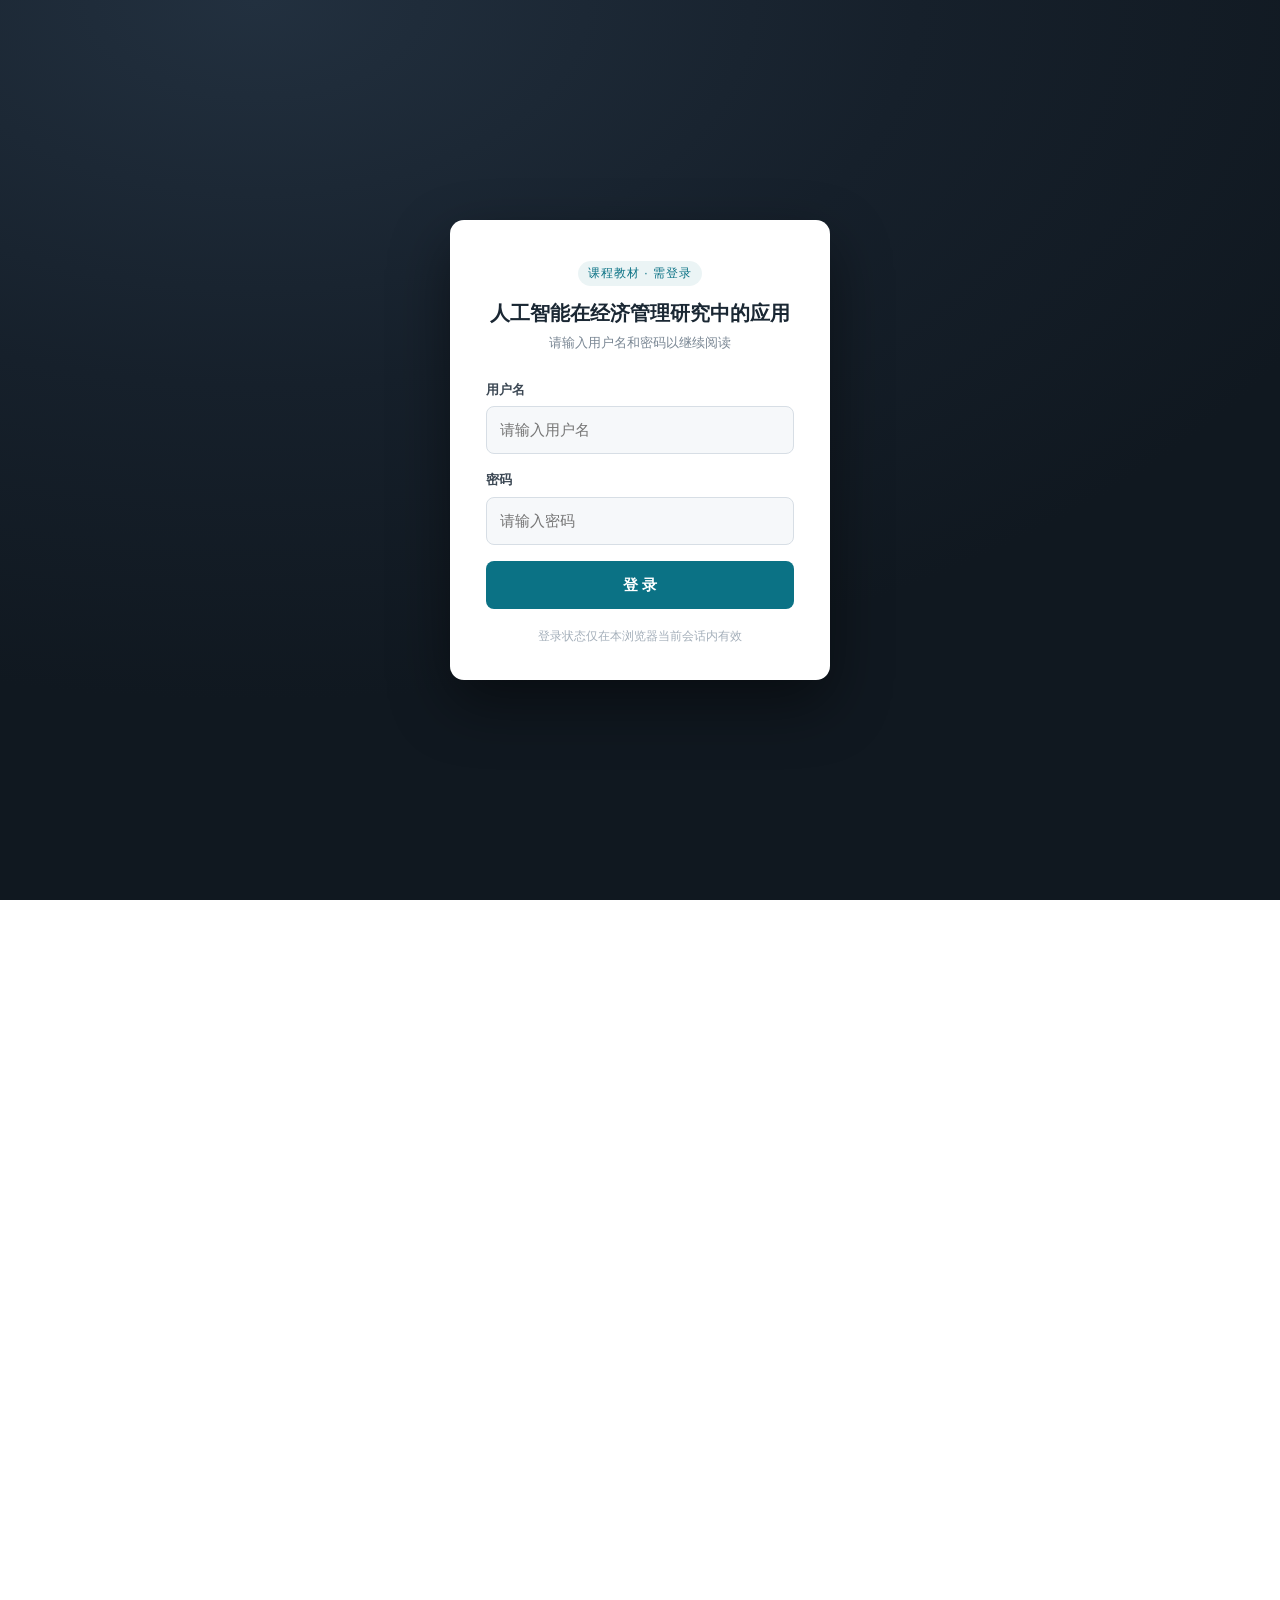
==== commit f1a7d0eb: "fix: 登录门禁在锁定状态下正确显示登录框" ====
--- a/01-ai-cognition.html
+++ b/01-ai-cognition.html
@@ -116,6 +116,14 @@
   /* 未登录时隐藏正文（仅保留登录框） */
   html.auth-locked body > *:not(#book-auth-gate) {
     visibility: hidden !important;
+  }
+  /* 登录框可能被插入正文容器内部，这里显式让它可见（覆盖继承的 hidden） */
+  html.auth-locked body #book-auth-gate {
+    visibility: visible !important;
+  }
+  html.auth-locked,
+  html.auth-locked body {
+    overflow: hidden;
   }
 
   #book-auth-gate {
